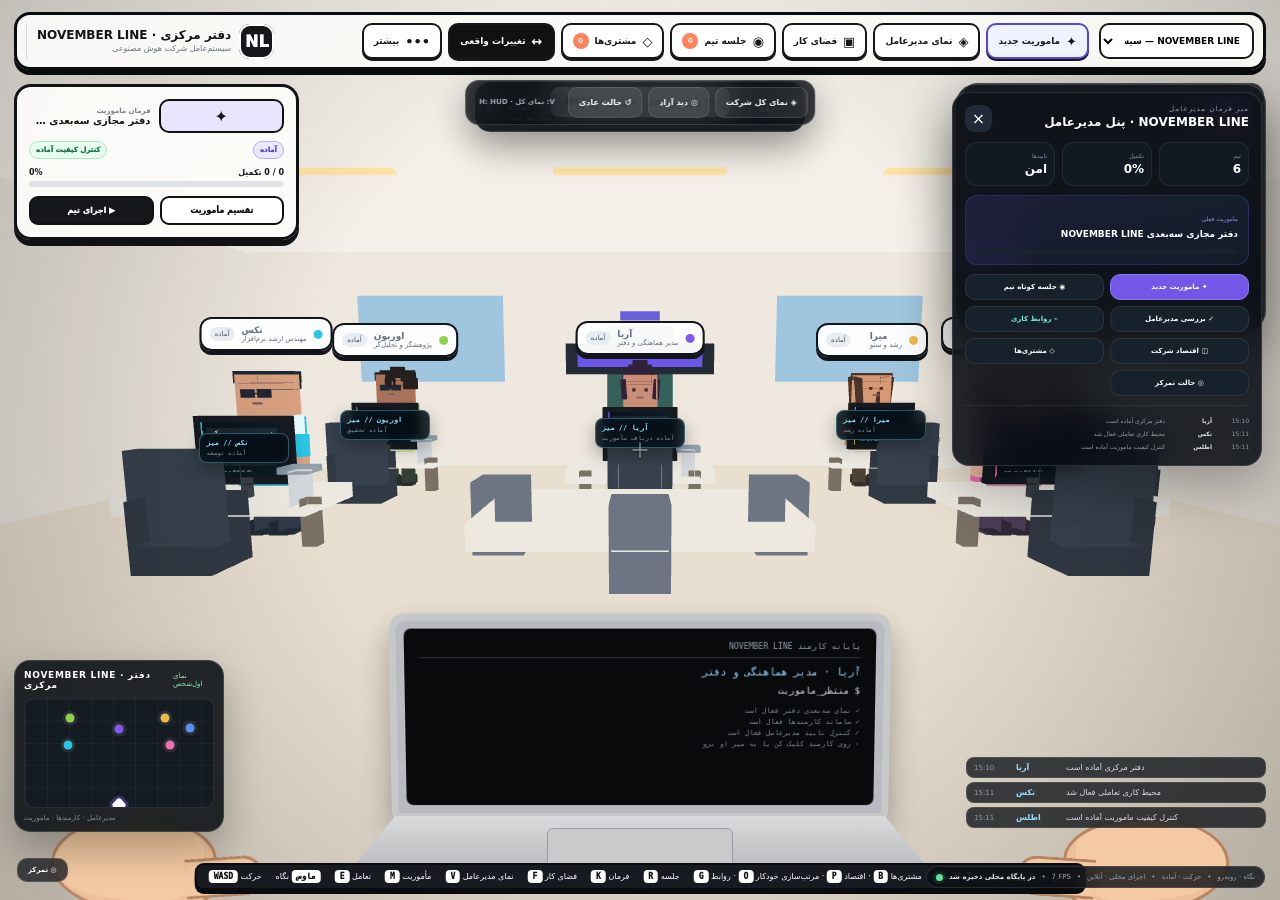
==== roznex-ai-company-os/index.html @ 68d87cf2 "feat: display live public GitHub status with private-repo fallback" ====
<!doctype html>
<html lang="fa" dir="rtl">
<head>
<meta charset="utf-8" />
<meta name="viewport" content="width=device-width,initial-scale=1,maximum-scale=1,user-scalable=no" />
<meta name="theme-color" content="#101318" />
<meta name="application-name" content="NOVEMBER LINE" />
<meta name="mobile-web-app-capable" content="yes" />
<meta name="apple-mobile-web-app-capable" content="yes" />
<meta name="apple-mobile-web-app-status-bar-style" content="black-translucent" />
<link rel="manifest" href="./manifest.webmanifest" />
<link rel="icon" href="./icon.svg" type="image/svg+xml" />
<link rel="apple-touch-icon" href="./icon.svg" />
<title>NOVEMBER LINE — سیستم‌عامل شرکت هوش مصنوعی</title>
<style>
:root{--ink:#101318;--panel:rgba(18,22,28,.90);--line:rgba(255,255,255,.16);--muted:#99a5b5;--violet:#8057ff;--good:#5fe59b;--warn:#f6c85f;--bad:#ff7070}
*{box-sizing:border-box}html,body{margin:0;width:100%;height:100%;overflow:hidden;background:#14181d;font-family:Inter,ui-sans-serif,system-ui,-apple-system,"Segoe UI",sans-serif;color:#fff}button,input,textarea,select{font:inherit}
#app{position:fixed;inset:0;background:linear-gradient(#1c2229,#0d1014)}#gl{position:absolute;inset:0;width:100%;height:100%;display:block;touch-action:none;cursor:crosshair}.vignette{position:absolute;inset:0;pointer-events:none;background:radial-gradient(circle at 50% 47%,transparent 42%,rgba(0,0,0,.23) 100%);z-index:2}.crosshair{position:absolute;z-index:25;left:50%;top:50%;width:15px;height:15px;transform:translate(-50%,-50%);pointer-events:none;opacity:.72}.crosshair:before,.crosshair:after{content:"";position:absolute;background:#fff;box-shadow:0 1px 2px #000}.crosshair:before{left:7px;top:0;width:1px;height:15px}.crosshair:after{top:7px;left:0;height:1px;width:15px}
.toolbar{position:absolute;z-index:60;top:12px;left:14px;right:14px;height:58px;border:3px solid #0a0b0d;border-radius:16px;background:rgba(250,250,248,.94);box-shadow:0 5px 0 #0a0b0d;display:flex;align-items:center;gap:8px;padding:6px 8px;color:#121417;direction:ltr;backdrop-filter:blur(16px)}.brand{display:flex;align-items:center;gap:8px;min-width:185px;padding-right:10px;border-right:1px solid #d7d9dd}.logo{width:35px;height:35px;border-radius:11px;background:#15171b;color:#fff;display:grid;place-items:center;font-weight:1000;box-shadow:inset 0 0 0 2px #fff}.brandText{display:flex;flex-direction:column;line-height:1.06}.brandText b{font-size:11px}.brandText span{font-size:8px;color:#6c7480;margin-top:3px}.tools{display:flex;align-items:center;gap:6px;overflow-x:auto;scrollbar-width:none;flex:1}.tools::-webkit-scrollbar{display:none}.tool{height:36px;border:2px solid #16181b;border-radius:10px;background:#fff;color:#16181b;padding:0 10px;display:flex;align-items:center;gap:6px;white-space:nowrap;font-size:9px;font-weight:900;box-shadow:0 2px 0 #16181b;cursor:pointer}.tool.on{background:#15171b;color:#fff}.tool .ico{font-size:13px}.tool em{font-style:normal;min-width:16px;height:16px;border-radius:999px;background:#ff825f;color:#fff;display:grid;place-items:center;font-size:7px}.tool.primary{background:#eef3ff;border-color:#5647d9}.projectPick{margin-left:auto;height:36px;border:2px solid #17191d;border-radius:10px;background:#fff;padding:0 8px;font-size:9px;font-weight:800;max-width:155px}
.agentTag{position:absolute;z-index:18;transform:translate(-50%,-100%);pointer-events:auto;direction:ltr;transition:opacity .15s,transform .15s}.agentTag.hidden{opacity:0}.agentTag button{border:2px solid #11151a;background:rgba(255,255,255,.96);border-radius:12px;box-shadow:0 4px 0 #11151a;padding:6px 8px;display:flex;align-items:center;gap:7px;cursor:pointer;min-width:130px}.agentTag .dot{width:9px;height:9px;border-radius:50%;background:var(--accent)}.agentTag .tagText{display:flex;flex-direction:column;align-items:flex-start}.agentTag b{font-size:9px}.agentTag span{font-size:7px;color:#657080}.agentTag i{font-style:normal;margin-left:auto;font-size:7px;padding:3px 5px;border-radius:999px;background:#e8edf2;color:#4b5563}.agentTag i.working{background:#daf8e7;color:#167848}.agentTag i.waiting{background:#fff0c9;color:#8a6111}.agentTag i.queued{background:#e9e4ff;color:#6549d7}
.sidePanel{position:absolute;z-index:55;top:84px;right:14px;width:310px;max-height:calc(100vh - 165px);background:var(--panel);border:1px solid var(--line);border-radius:20px;box-shadow:0 22px 50px rgba(0,0,0,.34);backdrop-filter:blur(18px);padding:13px;direction:rtl;overflow:auto}.agentHead{display:flex;gap:10px;align-items:center}.agentAvatar{width:46px;height:46px;border-radius:15px;display:grid;place-items:center;font-size:22px;background:linear-gradient(145deg,var(--accent),#252932);box-shadow:inset 0 0 0 1px rgba(255,255,255,.2)}.agentMeta{flex:1;min-width:0}.agentMeta b{font-size:13px;display:block}.agentMeta span{font-size:9px;color:#9aa6b5}.statusPill{font-size:8px;border-radius:999px;padding:5px 7px;background:#303740;color:#dbe2ea}.statusPill.working{background:rgba(47,203,120,.16);color:#83efb4}.statusPill.waiting{background:rgba(246,200,95,.16);color:#f6d983}.taskBox{margin-top:10px;border:1px solid rgba(255,255,255,.10);border-radius:13px;background:rgba(255,255,255,.05);padding:10px}.taskBox label{font-size:8px;color:#8793a3}.taskBox p{font-size:10px;line-height:1.65;margin:5px 0 0}.chat{display:flex;flex-direction:column;gap:6px;margin-top:9px;max-height:175px;overflow:auto}.bubble{font-size:9px;line-height:1.55;padding:7px 9px;border-radius:11px;max-width:88%}.bubble.ceo{background:#7256e8;align-self:flex-start}.bubble.agent{background:#2b323b;align-self:flex-end}.chatRow{display:flex;gap:6px;margin-top:8px}.chatRow input{flex:1;min-width:0;border:1px solid #414a56;background:#12171d;color:#fff;border-radius:10px;padding:9px 10px;font-size:9px;outline:none}.chatRow button{width:38px;border:0;border-radius:10px;background:#7d5cff;color:#fff;cursor:pointer}.nearHint{margin-top:8px;font-size:8px;color:#8c98a8}.nearHint strong{color:#fff}
.missionPanel{position:absolute;z-index:54;left:14px;top:84px;width:285px;background:rgba(252,252,250,.95);color:#14171b;border:3px solid #101215;border-radius:17px;box-shadow:0 6px 0 #101215;padding:12px;direction:rtl}.missionTop{display:flex;align-items:center;gap:8px}.missionIcon{width:34px;height:34px;border:2px solid #111;border-radius:10px;display:grid;place-items:center;background:#e9e5ff}.missionTop div{min-width:0;flex:1}.missionTop small{display:block;color:#777f8b;font-size:7px;font-weight:900}.missionTop b{display:block;font-size:10px;white-space:nowrap;overflow:hidden;text-overflow:ellipsis}.progressInfo{margin-top:9px;display:flex;justify-content:space-between;font-size:8px;font-weight:900}.bar{height:6px;border-radius:99px;background:#dfe3e7;margin-top:4px;overflow:hidden}.bar i{display:block;height:100%;background:#54d38a;width:0;transition:width .25s}.missionBtns{display:flex;gap:6px;margin-top:9px}.missionBtns button{flex:1;border:2px solid #111;border-radius:9px;background:#fff;color:#111;padding:8px 5px;font-size:8px;font-weight:1000;cursor:pointer}.missionBtns button.run{background:#15171b;color:#fff}.missionBtns button:disabled{opacity:.45}.approval{display:none;margin-top:8px;border:2px solid #e0b54e;background:#fff3cf;border-radius:10px;padding:8px}.approval.show{display:block}.approval b{font-size:9px}.approval p{font-size:8px;line-height:1.5;color:#6b5a2f}.approvalActions{display:flex;gap:5px}.approvalActions button{flex:1;border:1px solid #c89d37;background:#fff;border-radius:7px;padding:5px;font-size:8px;cursor:pointer}
.activity{position:absolute;z-index:40;left:14px;bottom:70px;width:300px;display:flex;flex-direction:column;gap:4px;direction:ltr}.activity div{display:grid;grid-template-columns:36px 44px 1fr;gap:6px;align-items:center;background:rgba(13,17,22,.78);border:1px solid rgba(255,255,255,.10);border-radius:8px;padding:5px 7px;backdrop-filter:blur(8px)}.activity time{font-size:7px;color:#8f9aa8}.activity b{font-size:8px;color:#95dcff}.activity span{font-size:8px;overflow:hidden;text-overflow:ellipsis;white-space:nowrap;color:#d8dee6}
.laptopWrap{position:absolute;z-index:20;left:50%;bottom:-10px;transform:translateX(-50%);pointer-events:none;width:min(620px,58vw);height:310px;perspective:900px}.laptopScreen{position:absolute;left:10%;right:10%;top:15px;height:205px;background:#b8bcc2;border:7px solid #c7c8c8;border-radius:17px 17px 8px 8px;box-shadow:0 15px 30px rgba(0,0,0,.30);transform:rotateX(-4deg);transform-origin:bottom}.laptopInner{position:absolute;inset:8px;background:#080a0c;border-radius:7px;padding:13px 15px;color:#dfe7ef;font-family:ui-monospace,SFMono-Regular,Menlo,monospace;overflow:hidden}.terminalTitle{font-size:8px;color:#92a0af;border-bottom:1px solid #2b3138;padding-bottom:6px}.terminalAgent{font-size:10px;color:#9ad9ff;margin-top:8px}.terminalTask{font-size:9px;line-height:1.5;margin-top:7px;max-height:74px;overflow:hidden}.terminalLines{margin-top:7px;font-size:7px;color:#7f8d9d;line-height:1.6}.laptopBase{position:absolute;left:3%;right:3%;top:216px;height:74px;background:linear-gradient(#dadbdc,#aaadb1);border-radius:5px 5px 20px 20px;clip-path:polygon(8% 0,92% 0,100% 76%,92% 100%,8% 100%,0 76%);box-shadow:0 15px 25px rgba(0,0,0,.33)}.trackpad{position:absolute;width:32%;height:42px;border:1px solid #999da3;border-radius:6px;left:34%;top:12px;background:#c8cacc}.hand{position:absolute;z-index:21;bottom:-12px;width:165px;height:95px;background:#f3caa3;border:3px solid #b88461;border-radius:58% 42% 38% 50%;box-shadow:inset -10px -9px 0 rgba(183,113,72,.12);pointer-events:none}.hand:before{content:"";position:absolute;width:75px;height:34px;background:#f3caa3;border:3px solid #b88461;border-left:0;border-radius:0 22px 22px 0;right:-51px;top:29px;transform:rotate(-9deg)}.hand.left{left:4%;transform:rotate(5deg)}.hand.right{right:4%;transform:scaleX(-1) rotate(5deg)}
.bottomHint{position:absolute;z-index:70;bottom:10px;left:50%;transform:translateX(-50%);background:#171a21;border:2px solid #090b0e;border-radius:9px;padding:7px 12px;display:flex;gap:14px;align-items:center;font-size:8px;box-shadow:0 4px 0 #090b0e;direction:ltr;white-space:nowrap}.bottomHint kbd{background:#fff;color:#121417;border-radius:4px;padding:2px 5px;font-weight:1000}.bottomHint strong{color:#f2cb70}.enterBtn{position:absolute;z-index:80;top:84px;left:50%;transform:translateX(-50%);border:3px solid #111;background:#fff;color:#111;border-radius:12px;padding:10px 14px;box-shadow:0 4px 0 #111;font-size:9px;font-weight:1000;cursor:pointer}.enterBtn.active{background:#1c2025;color:#fff;border-color:#fff;box-shadow:none}.mobilePad{display:none;position:absolute;z-index:75;left:14px;bottom:105px;width:130px;height:130px}.mobilePad button{position:absolute;width:44px;height:44px;border-radius:50%;border:1px solid rgba(255,255,255,.3);background:rgba(15,19,25,.72);color:#fff;backdrop-filter:blur(9px)}.mobilePad .up{left:43px;top:0}.mobilePad .down{left:43px;bottom:0}.mobilePad .left{left:0;top:43px}.mobilePad .right{right:0;top:43px}
.modalBack{display:none;position:fixed;z-index:120;inset:0;background:rgba(4,7,10,.72);backdrop-filter:blur(9px);place-items:center;padding:20px}.modalBack.show{display:grid}.modal{width:min(640px,94vw);background:#f8fafc;color:#111827;border:4px solid #111;border-radius:24px;box-shadow:0 14px 0 #111;padding:25px;direction:rtl;position:relative}.modal h2{margin:0;font-size:24px}.modal p{font-size:10px;color:#707b89;line-height:1.7}.modal textarea{width:100%;height:135px;border:2px solid #cbd5e1;border-radius:14px;padding:13px;resize:none;outline:none;font-size:12px;line-height:1.7}.modal textarea:focus{border-color:#7558e9;box-shadow:0 0 0 4px rgba(117,88,233,.12)}.modalActions{display:flex;gap:8px;margin-top:12px}.modalActions button{border:0;border-radius:11px;padding:11px 15px;font-size:10px;font-weight:900;cursor:pointer}.modalActions .go{background:#15171b;color:#fff;flex:1}.modalActions .cancel{background:#e5e7eb;color:#111}.toast{position:absolute;z-index:150;right:16px;bottom:16px;background:#11171e;border:1px solid rgba(255,255,255,.15);border-radius:12px;padding:10px 12px;font-size:9px;opacity:0;transform:translateY(8px);transition:.2s;pointer-events:none}.toast.show{opacity:1;transform:none}
@media(max-width:900px){.brand{min-width:45px}.brandText{display:none}.tool{font-size:0;padding:0 9px}.tool em{font-size:7px}.projectPick{max-width:105px}.sidePanel{top:auto;bottom:66px;right:8px;width:calc(100% - 16px);max-height:205px;padding:9px}.taskBox{display:none}.chat{max-height:58px}.missionPanel{left:8px;top:77px;width:220px}.activity{display:none}.laptopWrap{width:72vw;height:260px}.laptopScreen{height:170px}.laptopBase{top:180px}.hand{display:none}.mobilePad{display:block}.bottomHint{display:none}}
@media(max-width:560px){.toolbar{left:6px;right:6px;top:6px;height:54px;padding:5px;gap:5px}.brand{padding-right:5px}.logo{width:31px;height:31px}.projectPick{display:none}.missionPanel{top:68px;width:184px;padding:8px}.missionBtns{flex-direction:column}.approval{display:none!important}.enterBtn{top:68px}.sidePanel{bottom:8px}.chat{display:none}.chatRow{margin-top:6px}.laptopWrap{display:none}.mobilePad{bottom:155px}.agentTag button{min-width:105px;padding:5px}.agentTag .tagText span{display:none}}

.agentActions{display:flex;gap:7px;margin-top:9px}.agentActions button{flex:1;border:1px solid rgba(255,255,255,.13);background:rgba(255,255,255,.06);color:#eef2f7;border-radius:10px;padding:8px 7px;font-size:8px;font-weight:900;cursor:pointer}.agentActions button:hover{background:rgba(125,92,255,.18);border-color:#7d5cff}.miniMap{position:absolute;z-index:46;left:14px;bottom:68px;width:210px;background:rgba(10,14,19,.88);border:1px solid rgba(255,255,255,.14);border-radius:16px;padding:9px;backdrop-filter:blur(16px);box-shadow:0 18px 40px rgba(0,0,0,.28);direction:ltr}.miniMapHead{display:flex;align-items:center;justify-content:space-between;font-size:8px}.miniMapHead b{font-size:9px;letter-spacing:.08em}.miniMapHead span{color:#83efb4;font-size:7px}.miniMapBody{position:relative;height:110px;margin-top:8px;border-radius:10px;background:linear-gradient(90deg,rgba(255,255,255,.035) 1px,transparent 1px) 0 0/22px 22px,linear-gradient(rgba(255,255,255,.035) 1px,transparent 1px) 0 0/22px 22px,#151b22;border:1px solid rgba(255,255,255,.08);overflow:hidden}.mapDot{position:absolute;width:9px;height:9px;border-radius:50%;transform:translate(-50%,-50%);box-shadow:0 0 0 3px rgba(255,255,255,.08)}.youDot{position:absolute;width:11px;height:11px;border-radius:3px;background:#fff;transform:translate(-50%,-50%) rotate(45deg);box-shadow:0 0 0 3px rgba(120,92,255,.35);z-index:5}.miniLegend{font-size:7px;color:#7f8b9b;margin-top:6px}.workspaceBack{position:fixed;z-index:180;inset:0;background:rgba(5,8,12,.72);backdrop-filter:blur(12px);display:none;place-items:center;padding:24px}.workspaceBack.show{display:grid}.workspaceShell{width:min(1040px,94vw);height:min(700px,88vh);background:linear-gradient(180deg,#111821,#0b1016);border:1px solid rgba(255,255,255,.12);border-radius:24px;box-shadow:0 30px 100px rgba(0,0,0,.56);overflow:hidden;display:grid;grid-template-rows:auto auto 1fr;direction:ltr}.workspaceHeader{display:flex;justify-content:space-between;gap:18px;padding:22px 24px 16px;border-bottom:1px solid rgba(255,255,255,.08)}.workspaceHeader small{font-size:8px;color:#8f9aaa;letter-spacing:.16em}.workspaceHeader h2{font-size:22px;margin:3px 0 2px}.workspaceHeader p{font-size:10px;color:#8995a5;margin:0}.wsHeaderActions{display:flex;align-items:flex-start;gap:8px}.wsHeaderActions button{width:36px;height:36px;border-radius:10px;border:1px solid rgba(255,255,255,.12);background:#161e27;color:#fff;cursor:pointer}.wsLive{font-size:8px;color:#80efae;padding:7px 9px;border-radius:999px;background:rgba(36,203,111,.10)}.wsTabs{display:flex;gap:5px;padding:10px 20px;border-bottom:1px solid rgba(255,255,255,.07)}.wsTabs button{border:0;background:transparent;color:#8c98a8;padding:8px 12px;border-radius:9px;font-size:9px;font-weight:900;cursor:pointer}.wsTabs button.active{background:#202a36;color:#fff}.wsContent{overflow:auto;padding:20px 24px;direction:rtl}.wsGrid{display:grid;grid-template-columns:1.25fr .75fr;gap:14px}.wsCard{background:#111821;border:1px solid rgba(255,255,255,.09);border-radius:16px;padding:14px;text-align:right}.wsCard h3{font-size:11px;margin:0 0 9px}.wsMetricRow{display:grid;grid-template-columns:repeat(3,1fr);gap:8px}.wsMetric{background:#0d131a;border-radius:12px;padding:10px}.wsMetric span{font-size:8px;color:#7d8998}.wsMetric b{display:block;font-size:18px;margin-top:4px}.wsList{display:flex;flex-direction:column;gap:7px}.wsItem{display:grid;grid-template-columns:auto 1fr auto;gap:9px;align-items:center;background:#0d131a;border-radius:11px;padding:9px}.wsItem .state{width:8px;height:8px;border-radius:50%;background:#657180}.wsItem .state.done{background:#52dc8a}.wsItem .state.work{background:#5bbef7}.wsItem .state.warn{background:#f6c85f}.wsItem div{min-width:0}.wsItem b{font-size:9px;display:block}.wsItem span{font-size:7px;color:#8190a1}.wsItem em{font-style:normal;font-size:7px;color:#9ca8b6}.codePane{background:#070a0e;border:1px solid #202a35;border-radius:14px;padding:12px;font:8px/1.7 ui-monospace,SFMono-Regular,Menlo,monospace;color:#b9c6d3;direction:ltr;text-align:left}.codePane .kw{color:#c59cff}.codePane .fn{color:#8edbff}.codePane .ok{color:#75e6a3}.roleStrip{height:5px;border-radius:99px;background:linear-gradient(90deg,var(--wsaccent,#7d5cff),rgba(255,255,255,.08));margin-bottom:12px}.ceoMode .crosshair,.ceoMode .hand,.ceoMode .laptopWrap,.ceoMode .bottomHint{opacity:0;pointer-events:none}.ceoMode .enterBtn{display:none}.ceoMode .sidePanel{opacity:.96}.ceoMode .miniMap{width:250px}.ceoMode .vignette{background:radial-gradient(circle at 50% 50%,transparent 55%,rgba(0,0,0,.13) 100%)}
@media(max-width:820px){.miniMap{display:none}.workspaceBack{padding:8px}.workspaceShell{height:94vh;width:98vw;border-radius:18px}.wsGrid{grid-template-columns:1fr}.workspaceHeader{padding:16px}.wsContent{padding:14px}.agentActions{display:none}}
.activity{left:auto!important;right:14px!important;bottom:72px!important}

.opsShell{width:min(1120px,96vw);height:min(760px,92vh)}
.opsGrid{display:grid;grid-template-columns:1.05fr .95fr;gap:14px}.opsStack{display:flex;flex-direction:column;gap:10px}.opsHero{background:linear-gradient(135deg,#172332,#0d131b);border:1px solid rgba(255,255,255,.09);border-radius:16px;padding:16px}.opsHero .repo{font-size:18px;font-weight:950;direction:ltr;text-align:left}.opsHero .meta{font-size:8px;color:#8b98aa;margin-top:5px;direction:ltr;text-align:left}.opsBadge{display:inline-flex;align-items:center;gap:5px;border-radius:999px;padding:5px 8px;font-size:7px;font-weight:900;background:rgba(76,225,143,.10);color:#78e9a9;margin-top:10px}.opRow{display:grid;grid-template-columns:auto 1fr auto;gap:10px;align-items:center;background:#0d131a;border:1px solid rgba(255,255,255,.06);border-radius:12px;padding:10px}.opRow .num{width:30px;height:30px;border-radius:10px;background:#1a2430;display:grid;place-items:center;font-size:8px;font-weight:950}.opRow b{font-size:9px;display:block}.opRow p{font-size:7px;color:#8592a3;margin:3px 0 0;direction:ltr;text-align:left}.opRow em{font-style:normal;font-size:7px;color:#9eabbc}.serviceGrid{display:grid;grid-template-columns:repeat(3,1fr);gap:10px}.serviceCard{background:#0d131a;border:1px solid rgba(255,255,255,.07);border-radius:14px;padding:12px}.serviceCard .svcTop{display:flex;justify-content:space-between;align-items:center}.serviceCard b{font-size:9px}.serviceCard p{font-size:7px;color:#8490a0;line-height:1.5}.healthBar{height:7px;background:#202a35;border-radius:99px;overflow:hidden;margin-top:7px}.healthBar i{display:block;height:100%;background:#57dc8c;border-radius:99px}.commandPalette{position:fixed;z-index:260;inset:0;background:rgba(5,8,12,.68);backdrop-filter:blur(10px);display:none;align-items:flex-start;justify-content:center;padding-top:10vh}.commandPalette.show{display:flex}.commandBox{width:min(680px,94vw);background:#0e141c;border:1px solid rgba(255,255,255,.13);border-radius:18px;box-shadow:0 40px 120px rgba(0,0,0,.6);padding:12px;direction:rtl}.cmdHead{display:flex;justify-content:space-between;align-items:center;padding:6px 7px 10px}.cmdHead b{font-size:9px}.cmdHead span{font-size:7px;color:#778494}.commandBox input{width:100%;border:1px solid #2a3542;background:#090e14;color:#fff;border-radius:12px;padding:13px 14px;outline:none;font-size:10px}.commandResults{display:flex;flex-direction:column;gap:6px;margin-top:9px;max-height:310px;overflow:auto}.cmdItem{display:grid;grid-template-columns:32px 1fr auto;gap:8px;align-items:center;border:1px solid rgba(255,255,255,.06);background:#121a23;border-radius:11px;padding:8px;cursor:pointer}.cmdItem:hover{background:#182331}.cmdItem i{font-style:normal;width:30px;height:30px;border-radius:9px;background:#202c38;display:grid;place-items:center}.cmdItem b{font-size:9px;display:block}.cmdItem span{font-size:7px;color:#8290a0}.cmdItem kbd{font-size:7px;background:#283442;border-radius:5px;padding:3px 5px}.systemDock{position:absolute;z-index:72;right:15px;bottom:12px;background:rgba(10,14,19,.80);border:1px solid rgba(255,255,255,.11);backdrop-filter:blur(12px);border-radius:999px;padding:6px 9px;display:flex;gap:6px;align-items:center;font-size:7px;color:#94a0b0;direction:ltr}.systemDock b{color:#dce4ed}.sysDot{width:7px;height:7px;border-radius:50%;background:#7b8794}.sysDot.ok{background:#5fe59b;box-shadow:0 0 0 3px rgba(95,229,155,.10)}.sysDot.warn{background:#f6c85f}.sysDot.bad{background:#ff7070}.qualityRing{position:absolute;right:16px;top:83px;z-index:44;background:rgba(11,15,20,.78);border:1px solid rgba(255,255,255,.1);border-radius:14px;padding:7px 9px;display:flex;gap:8px;align-items:center;font-size:7px;color:#9aa6b5;backdrop-filter:blur(12px)}.qualityRing b{color:#fff;font-size:8px}.qualityRing i{width:8px;height:8px;border-radius:50%;background:#5fe59b}.agentTag button{transition:transform .16s,box-shadow .16s}.agentTag button:hover{transform:translateY(-2px);box-shadow:0 6px 0 #11151a}.workspaceShell{transform:translateY(8px) scale(.985);opacity:.96;transition:.18s ease}.workspaceBack.show .workspaceShell{transform:none;opacity:1}.screenPulse{animation:screenPulse 1.8s ease-in-out infinite}@keyframes screenPulse{50%{filter:brightness(1.22)}}
@media(max-width:820px){.opsGrid{grid-template-columns:1fr}.serviceGrid{grid-template-columns:1fr 1fr}.systemDock{display:none}.qualityRing{display:none}}

/* V9 production-lab additions */
.memoryShell{width:min(980px,94vw)}.memoryLayout,.hireGrid{display:grid;grid-template-columns:.8fr 1.2fr;gap:14px}.memoryInput,.hireInput{width:100%;border:1px solid rgba(255,255,255,.12);background:#0b1118;color:#eef3f8;border-radius:12px;padding:11px 12px;font:10px/1.6 inherit;outline:none}.memoryInput{min-height:96px;resize:vertical}.memoryActions{display:flex;gap:8px;margin-top:9px}.memoryActions select,.memoryActions button,.hirePrimary{border:1px solid rgba(255,255,255,.12);background:#19232e;color:#fff;border-radius:10px;padding:9px 11px;font-size:9px;font-weight:900;cursor:pointer}.memoryActions button,.hirePrimary{background:#7658ef;border-color:#8d77f7}.memoryEvent{position:relative;padding-left:18px}.memoryEvent:before{content:'';position:absolute;left:4px;top:12px;width:7px;height:7px;border-radius:50%;background:#7d5cff;box-shadow:0 0 0 4px rgba(125,92,255,.12)}.memoryEvent small{font-size:7px;color:#7d8998}.fieldLabel{display:block;font-size:8px;color:#8d9aaa;margin:10px 0 5px}.hirePrimary{width:100%;margin-top:12px;padding:11px}.safeNote{font-size:8px;line-height:1.6;color:#8996a7}.teamDirectory{display:grid;grid-template-columns:repeat(2,1fr);gap:8px}.teamPerson{display:flex;align-items:center;gap:9px;border:1px solid rgba(255,255,255,.08);background:#0d131a;border-radius:12px;padding:9px}.teamPerson i{font-style:normal;width:34px;height:34px;border-radius:10px;display:grid;place-items:center;background:#19232e;font-size:18px}.teamPerson div{min-width:0}.teamPerson b{display:block;font-size:9px}.teamPerson span{display:block;font-size:7px;color:#8290a2;white-space:nowrap;overflow:hidden;text-overflow:ellipsis}.teamPerson em{margin-left:auto;font-style:normal;font-size:7px;color:#73e6a3}.voiceDock{position:absolute;z-index:95;left:50%;top:82px;transform:translateX(-50%) translateY(-10px);opacity:0;pointer-events:none;background:rgba(10,14,20,.9);border:1px solid rgba(255,255,255,.14);border-radius:14px;padding:8px 10px;display:flex;align-items:center;gap:9px;box-shadow:0 18px 40px rgba(0,0,0,.28);transition:.2s;backdrop-filter:blur(14px)}.voiceDock.show{opacity:1;transform:translateX(-50%);pointer-events:auto}.voiceDock div{display:flex;flex-direction:column}.voiceDock b{font-size:9px}.voiceDock span{font-size:7px;color:#9aa6b5}.voiceDock button{border:0;border-radius:8px;background:#2a323d;color:#fff;padding:7px 9px;font-size:8px}.voicePulse{width:10px!important;height:10px;border-radius:50%;background:#6bf1a5!important;box-shadow:0 0 0 0 rgba(107,241,165,.45);animation:voicePulse 1.4s infinite}@keyframes voicePulse{70%{box-shadow:0 0 0 9px rgba(107,241,165,0)}}.monitorBadge{position:absolute;z-index:45;left:50%;top:90px;transform:translateX(-50%);padding:6px 10px;border-radius:999px;background:rgba(10,14,20,.72);border:1px solid rgba(255,255,255,.1);font-size:7px;color:#aab5c2;backdrop-filter:blur(10px)}.monitorBadge b{color:#fff}.agentTag.custom button{background:linear-gradient(180deg,#fff,#f1f5ff)}.agentTag.custom b:after{content:' NEW';font-size:5px;color:#7d5cff}.memoryChip{display:inline-flex;gap:5px;align-items:center;padding:4px 7px;border-radius:999px;background:rgba(125,92,255,.12);color:#c6baff;font-size:7px;margin-top:6px}.liveSource{color:#6ce7a1!important}.liveSource.warn{color:#f6c85f!important}
@media(max-width:820px){.memoryLayout,.hireGrid{grid-template-columns:1fr}.teamDirectory{grid-template-columns:1fr}.voiceDock{top:66px}.memoryShell,.hireShell{height:94vh}}

/* V11 living-company layer */
.phaseLine{display:flex;justify-content:space-between;gap:6px;margin-top:8px}.phaseLine span{font-size:7px;font-weight:1000;border:1px solid #cfd5dc;border-radius:999px;padding:4px 6px;background:#f7f8fa}.phaseLine #missionPhasePill{background:#ece8ff;border-color:#b8a8ff;color:#5b43ca}.phaseLine #qaPill{background:#e7fbef;border-color:#a9e8c1;color:#197847}
.meetingDock{position:absolute;z-index:58;top:82px;left:50%;transform:translateX(-50%);min-width:330px;max-width:42vw;display:flex;align-items:center;gap:10px;padding:9px 10px;background:rgba(13,17,23,.91);border:1px solid rgba(255,255,255,.16);border-radius:15px;box-shadow:0 16px 40px rgba(0,0,0,.28);backdrop-filter:blur(16px);direction:ltr}.meetingDock.hidden{opacity:0;pointer-events:none}.meetingPulse{width:12px;height:12px;border-radius:50%;background:#6c7480;box-shadow:0 0 0 0 rgba(98,224,151,.4)}.meetingDock.live .meetingPulse{background:#62e097;animation:meetingPulse 1.4s infinite}.meetingDock>div:nth-child(2){display:flex;flex-direction:column;min-width:0;flex:1}.meetingDock small{font-size:7px;color:#8995a4;letter-spacing:.15em}.meetingDock b{font-size:9px;margin-top:2px}.meetingDock span{font-size:7px;color:#a8b3c1;white-space:nowrap;overflow:hidden;text-overflow:ellipsis;margin-top:2px}.meetingDock button{border:1px solid rgba(255,255,255,.14);background:#202936;color:#fff;border-radius:9px;padding:7px 10px;font-size:8px;font-weight:900;cursor:pointer}.meetingDock.live button{background:#7658ed}@keyframes meetingPulse{70%{box-shadow:0 0 0 8px rgba(98,224,151,0)}100%{box-shadow:0 0 0 0 rgba(98,224,151,0)}}
.meetingGrid{display:grid;grid-template-columns:1fr 1fr;gap:14px}.meetingShell{max-width:960px}.meetingPerson{display:grid;grid-template-columns:34px 1fr auto;gap:9px;align-items:center;background:#0d131a;border-radius:12px;padding:10px}.meetingPerson i{font-style:normal;width:34px;height:34px;border-radius:11px;display:grid;place-items:center;background:#1b2530;font-size:16px}.meetingPerson b{display:block;font-size:9px}.meetingPerson span{font-size:7px;color:#8693a3}.meetingPerson em{font-style:normal;font-size:7px;color:#75e6a3}
.worldMonitor{position:absolute;z-index:19;transform:translate(-50%,-50%);pointer-events:auto;transition:opacity .12s,transform .12s}.worldMonitor.hidden{opacity:0;pointer-events:none}.worldMonitor button{width:90px;border:1px solid rgba(117,224,255,.34);border-radius:8px;background:rgba(5,13,20,.88);color:#dcecff;padding:5px 6px;text-align:left;box-shadow:0 7px 18px rgba(0,0,0,.3),inset 0 0 14px rgba(62,183,255,.06);cursor:pointer;backdrop-filter:blur(5px);direction:ltr}.worldMonitor b{display:block;font:800 7px ui-monospace,monospace;color:#8de2ff}.worldMonitor span{display:block;font:6px/1.35 ui-monospace,monospace;color:#8093a4;margin-top:2px}.worldMonitor.working button{border-color:rgba(87,231,147,.55);box-shadow:0 0 16px rgba(87,231,147,.16)}
.agentTag i.meeting{background:#dff7ff;color:#1d6b8b}.agentTag i.reviewing{background:#fce6ff;color:#86439d}.statusPill.meeting{background:rgba(70,190,235,.16);color:#8adfff}.statusPill.reviewing{background:rgba(204,102,255,.16);color:#e3a9ff}
.officeGlow{position:absolute;z-index:3;inset:0;pointer-events:none;background:linear-gradient(180deg,rgba(255,216,150,.04),transparent 35%,rgba(81,141,255,.035));mix-blend-mode:screen}.meetingActive .vignette{background:radial-gradient(circle at 50% 48%,transparent 48%,rgba(0,0,0,.18) 100%)}

/* V11 Cinematic HQ */
.cinemaBars:before,.cinemaBars:after{content:'';position:absolute;left:0;right:0;height:0;background:#05070a;z-index:140;transition:height .55s cubic-bezier(.2,.8,.2,1);pointer-events:none}.cinemaBars:before{top:0}.cinemaBars:after{bottom:0}.cinematic .cinemaBars:before,.cinematic .cinemaBars:after{height:7.5vh}.cinemaCaption{position:absolute;z-index:145;left:50%;bottom:9.2vh;transform:translate(-50%,10px);opacity:0;pointer-events:none;min-width:320px;max-width:70vw;text-align:center;padding:9px 14px;border-radius:12px;background:rgba(6,10,15,.66);border:1px solid rgba(255,255,255,.12);backdrop-filter:blur(14px);transition:.3s}.cinematic .cinemaCaption{opacity:1;transform:translate(-50%,0)}.cinemaCaption small{display:block;color:#8e9aaa;font-size:7px;letter-spacing:.18em}.cinemaCaption b{display:block;margin-top:3px;font-size:11px}.cinemaCaption span{display:block;color:#b7c1cd;font-size:8px;margin-top:3px}
.executiveHud{position:absolute;z-index:62;right:18px;top:92px;width:310px;padding:12px;border-radius:17px;background:linear-gradient(180deg,rgba(13,18,25,.91),rgba(9,13,19,.88));border:1px solid rgba(255,255,255,.12);box-shadow:0 20px 55px rgba(0,0,0,.3);backdrop-filter:blur(18px);transition:.22s}.executiveHud.hidden{opacity:0;pointer-events:none;transform:translateX(18px)}.execHead{display:flex;justify-content:space-between;align-items:flex-start;gap:8px}.execHead small{display:block;color:#8e9aa9;font-size:7px;letter-spacing:.15em}.execHead b{display:block;font-size:12px;margin-top:2px}.execHead button{border:0;background:#212b37;color:#fff;border-radius:9px;width:27px;height:27px;cursor:pointer}.execMetrics{display:grid;grid-template-columns:repeat(3,1fr);gap:7px;margin-top:10px}.execMetric{padding:9px 7px;border-radius:11px;background:#111923;border:1px solid rgba(255,255,255,.07)}.execMetric span{display:block;color:#8290a1;font-size:6px}.execMetric b{display:block;font-size:12px;margin-top:3px}.execMission{margin-top:9px;padding:10px;border-radius:12px;background:linear-gradient(135deg,rgba(124,91,244,.14),rgba(58,173,218,.08));border:1px solid rgba(124,91,244,.22)}.execMission small{font-size:6px;color:#9a8ef2}.execMission b{display:block;font-size:9px;margin-top:3px;line-height:1.4}.execProgress{height:5px;background:#19222d;border-radius:20px;overflow:hidden;margin-top:8px}.execProgress i{display:block;height:100%;background:linear-gradient(90deg,#7b5df4,#62dcb0);border-radius:20px;transition:width .35s}.execActions{display:grid;grid-template-columns:1fr 1fr;gap:6px;margin-top:9px}.execActions button{border:1px solid rgba(255,255,255,.09);background:#17212c;color:#fff;border-radius:10px;padding:8px;font-size:7px;font-weight:900;cursor:pointer}.execActions button.primary{background:#7257e8;border-color:#8d78f1}.execFeed{margin-top:9px;border-top:1px solid rgba(255,255,255,.07);padding-top:8px}.execFeed div{display:grid;grid-template-columns:32px 42px 1fr;gap:5px;font-size:6px;color:#8f9bab;padding:3px 0}.execFeed b{color:#d9e1e9}.focusMode .topbar,.focusMode .leftPanel,.focusMode .rightPanel,.focusMode .miniMap,.focusMode .bottomHint,.focusMode .meetingDock,.focusMode .executiveHud{opacity:0!important;pointer-events:none!important}.focusMode .agentTag,.focusMode .worldMonitor{opacity:.45}.focusToggle{position:absolute;z-index:92;left:17px;bottom:18px;border:1px solid rgba(255,255,255,.12);background:rgba(11,16,23,.72);color:#fff;padding:7px 10px;border-radius:10px;font-size:7px;font-weight:900;cursor:pointer;backdrop-filter:blur(10px)}
.cinematic .agentTag,.cinematic .worldMonitor{opacity:.18}.cinematic .crosshair{opacity:0}.cinematic .laptopWrap{transform:translate(-50%,25px) scale(.92);opacity:.2}.laptopWrap{transition:.45s ease,opacity .3s}
@media(max-width:1050px){.executiveHud{display:none}}@media(max-width:700px){.cinemaCaption{min-width:250px;max-width:88vw}}


.agentTag{position:absolute;z-index:41;transform:translate(-50%,-115%);transition:opacity .18s,filter .18s}.agentTag .socialPing{position:absolute;left:50%;bottom:calc(100% + 8px);transform:translateX(-50%) translateY(5px);min-width:86px;max-width:190px;padding:6px 8px;border-radius:10px;background:rgba(14,20,29,.94);border:1px solid rgba(255,255,255,.16);box-shadow:0 10px 28px rgba(0,0,0,.25);font-size:7px;font-weight:800;color:#edf5ff;text-align:center;opacity:0;pointer-events:none;transition:.2s;white-space:nowrap;overflow:hidden;text-overflow:ellipsis}.agentTag.social .socialPing{opacity:1;transform:translateX(-50%) translateY(0)}.agentTag.speaking button{outline:2px solid rgba(116,220,255,.9);box-shadow:0 0 0 5px rgba(116,220,255,.10),0 12px 34px rgba(0,0,0,.3)}.agentTag.dispatching button{outline:2px solid rgba(255,210,103,.85)}.agentTag i.dispatching{background:#fff0c7;color:#7f5d00}.statusPill.dispatching{background:rgba(255,199,76,.18);color:#ffd978}.socialTicker{position:absolute;z-index:64;left:50%;top:137px;transform:translateX(-50%);max-width:520px;padding:7px 11px;border-radius:12px;background:rgba(9,14,21,.78);border:1px solid rgba(255,255,255,.10);backdrop-filter:blur(12px);font-size:7px;color:#c8d5e2;opacity:0;pointer-events:none;transition:.22s}.socialTicker.show{opacity:1}.socialTicker b{color:#fff;margin-right:5px}

@media(max-width:900px){.meetingDock{top:70px;min-width:250px;max-width:60vw}.worldMonitor{display:none}.meetingGrid{grid-template-columns:1fr}}
@media(max-width:560px){.meetingDock{display:none}}


/* V16 autonomous delegation + relationship graph */
.agentTag i.waitingdep{background:#fff0c7;color:#7b5b06}.statusPill.waitingdep{background:rgba(255,201,84,.16);color:#ffd978}.agentTag.handoff button{outline:2px solid rgba(94,229,194,.95);box-shadow:0 0 0 5px rgba(94,229,194,.10),0 12px 34px rgba(0,0,0,.3)}
.relationshipShell{max-width:1040px}.relationshipGrid{display:grid;grid-template-columns:minmax(0,1.5fr) minmax(280px,.7fr);gap:14px}.graphPanel{min-height:420px;position:relative;overflow:hidden}.graphSvg{width:100%;height:420px;display:block;background:radial-gradient(circle at 50% 0%,rgba(117,91,232,.12),transparent 58%),#0b1118;border-radius:14px;border:1px solid rgba(255,255,255,.07)}.graphNode rect{fill:#131d27;stroke:#455565;stroke-width:1.5}.graphNode text{font-family:system-ui,sans-serif;font-weight:800;fill:#edf6ff;font-size:11px}.graphNode .sub{fill:#8fa0af;font-size:8px;font-weight:600}.graphNode.ready rect{stroke:#62dfa1}.graphNode.working rect{stroke:#74dcff;stroke-width:2.5}.graphNode.blocked rect{stroke:#ffd56d;stroke-width:2.5}.graphNode.done rect{stroke:#6ce0a3;fill:#10231b}.graphEdge{stroke:#617284;stroke-width:2;fill:none;opacity:.72}.graphEdge.done{stroke:#61dda0}.graphEdge.active{stroke:#78e8d0;stroke-width:4;filter:drop-shadow(0 0 5px rgba(120,232,208,.75))}.relationSummary{display:grid;grid-template-columns:repeat(3,1fr);gap:7px;margin-bottom:9px}.relationMetric{background:#101821;border:1px solid rgba(255,255,255,.07);border-radius:10px;padding:9px}.relationMetric span{display:block;color:#7f90a0;font-size:6px}.relationMetric b{display:block;font-size:13px;margin-top:3px}.handoffTimeline{max-height:340px;overflow:auto}.handoffItem{display:grid;grid-template-columns:38px 1fr auto;gap:7px;align-items:center;padding:8px;border-radius:10px;background:#101821;margin-bottom:6px}.handoffItem i{font-style:normal;width:34px;height:34px;border-radius:9px;background:#1c2a35;display:grid;place-items:center}.handoffItem b{display:block;font-size:8px}.handoffItem span{display:block;color:#8797a6;font-size:7px;margin-top:2px}.handoffItem em{font-style:normal;font-size:6px;color:#69dfa4}.dependencyChip{display:inline-flex;align-items:center;gap:5px;border:1px solid rgba(255,255,255,.09);background:#17212b;border-radius:999px;padding:4px 7px;font-size:6px;color:#a9b7c5;margin:2px}.dependencyChip.wait{border-color:rgba(255,210,100,.35);color:#ffd66f}.dependencyChip.done{border-color:rgba(95,222,158,.35);color:#73e6a8}.relationHint{font-size:7px;line-height:1.6;color:#8293a3;margin-top:8px}.execRelation{color:#78e8d0!important}.relationPulse{display:inline-block;width:6px;height:6px;border-radius:50%;background:#68e0a1;margin-right:4px;box-shadow:0 0 0 0 rgba(104,224,161,.4);animation:meetingPulse 1.5s infinite}@media(max-width:900px){.relationshipGrid{grid-template-columns:1fr}.graphPanel{min-height:330px}.graphSvg{height:330px}}

/* V17 parallel autonomy + help queue */
.schedulerStrip{display:grid;grid-template-columns:repeat(4,1fr);gap:7px;margin:9px 0 12px}.schedulerMetric{background:#0f1821;border:1px solid rgba(255,255,255,.07);border-radius:10px;padding:9px}.schedulerMetric span{display:block;color:#8192a2;font-size:6px}.schedulerMetric b{display:block;margin-top:3px;font-size:13px}.schedulerMetric.live b{color:#79e6c2}.parallelBatch{border:1px solid rgba(117,219,255,.18);background:rgba(25,47,62,.55);border-radius:10px;padding:8px;margin-bottom:6px}.parallelBatch b{font-size:8px}.parallelBatch span{display:block;color:#899baa;font-size:7px;margin-top:3px}.helpQueue{max-height:220px;overflow:auto;margin-top:10px}.helpItem{display:grid;grid-template-columns:34px 1fr auto;gap:7px;align-items:center;background:#101821;border:1px solid rgba(255,255,255,.06);border-radius:10px;padding:8px;margin-bottom:6px}.helpItem i{font-style:normal;width:30px;height:30px;border-radius:9px;background:#342b17;color:#ffd36f;display:grid;place-items:center}.helpItem b{font-size:8px;display:block}.helpItem span{display:block;color:#8797a6;font-size:7px;margin-top:2px}.helpItem em{font-style:normal;font-size:6px;color:#74dfac}.helpItem.escalated{border-color:rgba(255,112,112,.3)}.helpItem.escalated i{background:#351b1e;color:#ff9a9a}.graphNode.help rect{stroke:#ffcf67;stroke-dasharray:4 3}.graphNode.parallel rect{filter:drop-shadow(0 0 5px rgba(116,220,255,.45))}.graphEdge.branch{stroke:#7fa7ff}.schedulerWave{display:inline-flex;gap:4px;align-items:center}.schedulerWave i{display:block;width:4px;height:12px;border-radius:99px;background:#73e1bf;animation:schedulerWave 1s ease-in-out infinite}.schedulerWave i:nth-child(2){animation-delay:.12s}.schedulerWave i:nth-child(3){animation-delay:.24s}@keyframes schedulerWave{50%{height:4px;opacity:.5}}@media(max-width:900px){.schedulerStrip{grid-template-columns:repeat(2,1fr)}}
/* V18 self-organizing company */
.selfOrgStrip{display:grid;grid-template-columns:repeat(4,1fr);gap:7px;margin:0 0 12px}.selfOrgMetric{background:linear-gradient(145deg,#111a22,#162431);border:1px solid rgba(123,224,255,.13);border-radius:11px;padding:9px}.selfOrgMetric span{display:block;color:#8295a6;font-size:6px}.selfOrgMetric b{display:block;margin-top:3px;font-size:13px}.selfOrgMetric.risk b{color:#ffd06b}.selfOrgMetric.good b{color:#70e2ae}.orgGrid{display:grid;grid-template-columns:1.05fr .95fr;gap:10px;margin-top:10px}.workloadRow{display:grid;grid-template-columns:55px 1fr 38px;gap:8px;align-items:center;margin:8px 0}.workloadRow b{font-size:8px}.workloadTrack{height:8px;border-radius:99px;background:#1d2b35;overflow:hidden}.workloadTrack i{display:block;height:100%;border-radius:99px;background:linear-gradient(90deg,#65d9b0,#6fb6ff)}.workloadTrack i.warn{background:linear-gradient(90deg,#f0b957,#ff7f70)}.workloadRow em{font-style:normal;font-size:7px;color:#9eb0be;text-align:right}.subtaskItem{display:grid;grid-template-columns:32px 1fr auto;gap:7px;align-items:start;background:#101821;border:1px solid rgba(255,255,255,.06);border-radius:10px;padding:8px;margin-bottom:6px}.subtaskItem i{font-style:normal;width:29px;height:29px;border-radius:9px;background:#1d3041;color:#81d8ff;display:grid;place-items:center;font-size:7px}.subtaskItem b{display:block;font-size:8px}.subtaskItem span{display:block;color:#8192a1;font-size:7px;margin-top:2px;line-height:1.45}.subtaskItem em{font-style:normal;font-size:6px;color:#75dfac}.subtaskItem.risk{border-color:rgba(255,196,90,.28)}.subtaskItem.risk i{background:#352b18;color:#ffd06b}.helperChip{display:inline-flex;gap:5px;align-items:center;border:1px solid rgba(121,223,190,.2);background:rgba(65,156,126,.11);border-radius:999px;padding:4px 7px;font-size:6px;color:#91e8c9;margin:2px}.deadlinePill{display:inline-flex;border:1px solid rgba(255,255,255,.08);border-radius:999px;padding:4px 7px;font-size:6px;color:#94a4b1}.deadlinePill.high,.deadlinePill.critical{color:#ffd06b;border-color:rgba(255,208,107,.25);background:rgba(255,208,107,.08)}.cooItem{border-left:3px solid #8068ff;padding:7px 9px;background:#101821;border-radius:0 9px 9px 0;margin-bottom:6px}.cooItem b{font-size:8px;display:block}.cooItem span{font-size:7px;color:#8799a8;display:block;margin-top:2px}.autoOrgBtn{background:#182a35!important;color:#8ce7ff!important;border-color:#315162!important}@media(max-width:900px){.selfOrgStrip{grid-template-columns:repeat(2,1fr)}.orgGrid{grid-template-columns:1fr}}


.economyShell{max-width:1180px}.economyTop{display:grid;grid-template-columns:repeat(5,1fr);gap:8px;margin-bottom:12px}.economyMetric{background:#0f171e;border:1px solid rgba(255,255,255,.08);border-radius:12px;padding:11px}.economyMetric span{display:block;font-size:7px;color:#82909f;font-weight:800}.economyMetric b{display:block;font-size:17px;margin-top:4px}.economyMetric.good b{color:#68e4a6}.economyMetric.warn b{color:#f3c969}.economyMetric.bad b{color:#ff8080}.economyGrid{display:grid;grid-template-columns:1.2fr .8fr;gap:10px}.economyTable{display:flex;flex-direction:column;gap:6px}.economyRow{display:grid;grid-template-columns:72px 1fr 64px 64px 64px 72px;gap:7px;align-items:center;background:#101821;border:1px solid rgba(255,255,255,.06);border-radius:10px;padding:8px}.economyRow.head{background:#19222c;color:#8998a7;font-size:7px;font-weight:900}.economyRow b{font-size:9px}.economyRow span,.economyRow em{font-size:8px;color:#93a1af;font-style:normal}.kpiPill{display:inline-grid;place-items:center;min-width:44px;height:24px;border-radius:999px;font-weight:1000;background:#213d31;color:#79e6b0}.kpiPill.watch{background:#40351f;color:#f5d071}.kpiPill.risk{background:#49262b;color:#ff9898}.forecastDecision{border:1px solid rgba(255,255,255,.09);border-radius:12px;padding:12px;background:linear-gradient(145deg,#111b24,#0d141b)}.forecastDecision strong{font-size:15px;display:block}.forecastDecision p{font-size:9px;line-height:1.65;color:#9babba}.forecastDecision.accept{border-color:rgba(95,229,155,.35)}.forecastDecision.review{border-color:rgba(246,200,95,.35)}.economyControls{display:grid;grid-template-columns:1fr 1fr;gap:7px;margin-top:10px}.economyControls label{font-size:7px;color:#8795a4}.economyControls input{width:100%;margin-top:4px;background:#0d141a;border:1px solid #394653;color:#fff;border-radius:8px;padding:8px}.economyActions{display:flex;gap:6px;margin-top:9px}.economyActions button{flex:1;border:1px solid #455261;background:#17212a;color:#fff;border-radius:9px;padding:8px;font-size:8px;font-weight:900;cursor:pointer}.economyActions button.primary{background:#7257ec;border-color:#8c78ef}.hireSignal{margin-top:10px;border-radius:10px;padding:10px;background:#281f12;border:1px solid #644c1e}.hireSignal b{font-size:9px;color:#f5d277}.hireSignal span{display:block;font-size:8px;line-height:1.6;color:#c9b88c;margin-top:4px}.perfBar{height:5px;background:#26313b;border-radius:99px;overflow:hidden;margin-top:4px}.perfBar i{display:block;height:100%;background:#60d9a1;border-radius:99px}.economyHistory{max-height:190px;overflow:auto}.economyHistory .wsItem{margin-bottom:6px}@media(max-width:850px){.economyTop{grid-template-columns:repeat(2,1fr)}.economyGrid{grid-template-columns:1fr}.economyRow{grid-template-columns:56px 1fr 48px 48px}.economyRow>:nth-child(5),.economyRow>:nth-child(6){display:none}}

/* PRODUCTION client pipeline */
.salesShell{width:min(1100px,94vw)}.salesTop{display:grid;grid-template-columns:repeat(4,1fr);gap:8px;margin-bottom:10px}.salesMetric{padding:11px;border-radius:13px;background:#111923;border:1px solid rgba(255,255,255,.08)}.salesMetric span{display:block;font-size:6px;color:#8d99a8;letter-spacing:.08em}.salesMetric b{display:block;font-size:15px;margin-top:4px}.salesLayout{display:grid;grid-template-columns:1.05fr 1.45fr;gap:10px}.salesForm{display:grid;grid-template-columns:1fr 1fr;gap:8px}.salesForm label{font-size:7px;color:#8f9aa7;display:flex;flex-direction:column;gap:4px}.salesForm input,.salesForm select,.salesForm textarea{width:100%;box-sizing:border-box;border:1px solid rgba(255,255,255,.1);background:#111923;color:#fff;border-radius:9px;padding:9px;font:inherit}.salesForm textarea{min-height:86px;resize:vertical;grid-column:1/-1}.salesForm .full{grid-column:1/-1}.salesActions{display:flex;gap:7px;margin-top:9px;flex-wrap:wrap}.salesActions button{border:1px solid rgba(255,255,255,.12);background:#17212c;color:#fff;border-radius:10px;padding:9px 11px;font-size:7px;font-weight:900;cursor:pointer}.salesActions button.primary{background:#6e57e8}.salesActions button.win{background:#168b6b}.pipeline{display:grid;gap:7px}.leadCard{display:grid;grid-template-columns:1fr auto;gap:8px;padding:10px;border:1px solid rgba(255,255,255,.08);background:#111923;border-radius:12px;cursor:pointer}.leadCard.active{outline:1px solid #7c66eb;background:#151b29}.leadCard b{font-size:9px}.leadCard p{font-size:7px;color:#8c99a8;margin:4px 0 0}.leadStage{font-size:6px;font-weight:900;padding:5px 7px;border-radius:999px;background:#263240;height:max-content}.leadStage.won{background:#155b49}.leadStage.proposal{background:#5746a5}.proposalBox{min-height:250px;padding:12px;border:1px solid rgba(255,255,255,.08);border-radius:14px;background:linear-gradient(145deg,#101823,#11131b)}.proposalBox h3{margin:0 0 7px}.proposalHero{display:flex;justify-content:space-between;gap:8px;align-items:flex-start;padding-bottom:10px;border-bottom:1px solid rgba(255,255,255,.07)}.proposalHero b{font-size:14px}.proposalHero span{font-size:7px;color:#8d9aaa}.proposalGrid{display:grid;grid-template-columns:repeat(3,1fr);gap:7px;margin-top:10px}.proposalStat{padding:9px;border-radius:10px;background:#17212c}.proposalStat span{display:block;font-size:6px;color:#83909d}.proposalStat b{display:block;font-size:10px;margin-top:3px}.proposalText{font-size:8px;line-height:1.7;color:#c3ccd5;margin-top:10px}.deliverables{display:grid;gap:5px;margin-top:10px}.deliverables div{padding:7px 8px;border-radius:9px;background:#141e29;font-size:7px}.prodReadiness{margin-top:10px;padding:10px;border-radius:12px;background:#111923;border:1px solid rgba(255,255,255,.08)}.readinessBar{height:6px;background:#1d2834;border-radius:20px;overflow:hidden;margin-top:7px}.readinessBar i{display:block;height:100%;background:linear-gradient(90deg,#68d9a5,#7a63ec);border-radius:20px}.readinessList{display:grid;grid-template-columns:1fr 1fr;gap:5px;margin-top:8px}.readinessList div{font-size:6px;color:#9aa6b3}.readinessList b{color:#dfe7ee}@media(max-width:760px){.salesTop{grid-template-columns:1fr 1fr}.salesLayout{grid-template-columns:1fr}.salesForm{grid-template-columns:1fr}.salesForm textarea,.salesForm .full{grid-column:auto}.proposalGrid{grid-template-columns:1fr 1fr}}
.screenShareDock{display:none;position:absolute;z-index:95;left:16px;bottom:64px;width:min(360px,42vw);background:rgba(10,14,19,.94);border:1px solid rgba(255,255,255,.18);border-radius:16px;padding:9px;box-shadow:0 20px 45px rgba(0,0,0,.38);direction:rtl}.screenShareDock.show{display:block}.screenShareDock video{display:block;width:100%;aspect-ratio:16/9;background:#05070a;border-radius:10px;object-fit:contain}.screenShareMeta{display:flex;align-items:center;justify-content:space-between;gap:8px;margin-top:8px;font-size:8px;color:#aab5c2}.screenShareMeta b{color:#fff}.screenShareMeta button{border:0;border-radius:9px;background:#ff7468;color:#fff;padding:7px 9px;font-size:8px;font-weight:900;cursor:pointer}@media(max-width:700px){.screenShareDock{left:8px;bottom:220px;width:calc(100vw - 16px)}}
</style>
<style id="NL_VISUAL_CLARITY_V21">
/* NOVEMBER LINE_VISUAL_CLARITY_V21 */
.viewDeck{position:absolute;z-index:175;left:50%;top:80px;transform:translateX(-50%);display:flex;align-items:center;gap:6px;padding:6px;border-radius:14px;background:rgba(9,13,18,.76);border:1px solid rgba(255,255,255,.14);box-shadow:0 12px 35px rgba(0,0,0,.24);backdrop-filter:blur(16px);direction:rtl}
.viewDeck button{height:31px;border:1px solid rgba(255,255,255,.13);border-radius:9px;background:rgba(255,255,255,.08);color:#f4f7fb;padding:0 10px;font:800 8px/1 system-ui;cursor:pointer;white-space:nowrap;transition:.18s}
.viewDeck button:hover{background:rgba(255,255,255,.15);transform:translateY(-1px)}
.viewDeck button.active{background:#7359ec;border-color:#9b8bf4}
.viewDeck .viewTip{padding:0 7px;font:700 7px/1 system-ui;color:#9ba8b6;white-space:nowrap}
body.ceoMode .toolbar{top:8px;height:50px;border-width:2px;box-shadow:0 3px 0 #0a0b0d;background:rgba(250,250,248,.88)}
body.ceoMode .toolbar .tool:not(#ceoViewBtn):not(#workspaceTopBtn):not(#missionOpen){display:none}
body.ceoMode .toolbar .tools{justify-content:flex-end;overflow:visible}
body.ceoMode .missionPanel,
body.ceoMode .sidePanel,
body.ceoMode .activity,
body.ceoMode .executiveHud,
body.ceoMode .meetingDock,
body.ceoMode .socialTicker,
body.ceoMode .qualityRing,
body.ceoMode .laptopWrap,
body.ceoMode .hand,
body.ceoMode .bottomHint,
body.ceoMode .focusToggle{opacity:0!important;pointer-events:none!important}
body.ceoMode .miniMap{display:block!important;width:310px;left:18px;bottom:18px;padding:10px;background:rgba(8,12,17,.78)}
body.ceoMode .miniMapBody{height:148px}
body.ceoMode .agentTag{filter:drop-shadow(0 7px 10px rgba(0,0,0,.18))}
body.ceoMode .agentTag button{min-width:96px;padding:4px 6px;border-width:1px;box-shadow:0 2px 0 rgba(17,21,26,.8);background:rgba(255,255,255,.90)}
body.ceoMode .agentTag .tagText span{display:none}
body.ceoMode .agentTag i{font-size:6px;padding:2px 4px}
body.ceoMode .worldMonitor{opacity:.72}
body.clarityMode .toolbar,
body.clarityMode .missionPanel,
body.clarityMode .sidePanel,
body.clarityMode .activity,
body.clarityMode .executiveHud,
body.clarityMode .meetingDock,
body.clarityMode .socialTicker,
body.clarityMode .qualityRing,
body.clarityMode .systemDock,
body.clarityMode .bottomHint,
body.clarityMode .focusToggle,
body.clarityMode .laptopWrap,
body.clarityMode .hand,
body.clarityMode .crosshair{opacity:0!important;pointer-events:none!important}
body.clarityMode .agentTag{opacity:.72}
body.clarityMode .worldMonitor{opacity:.38}
body.clarityMode .miniMap{display:block!important;opacity:.94;width:270px;left:16px;bottom:16px}
body.clarityMode .viewDeck{opacity:1!important;pointer-events:auto!important}
body.ceoMode.clarityMode .agentTag{opacity:.9}
body.ceoMode .vignette{background:radial-gradient(circle at 50% 48%,transparent 67%,rgba(0,0,0,.10) 100%)}
@media(max-width:900px){
  .viewDeck{top:67px;max-width:calc(100vw - 18px);padding:5px;gap:4px}
  .viewDeck button{padding:0 8px;font-size:7px;height:29px}
  .viewDeck .viewTip{display:none}
  body.ceoMode .toolbar .brandText{display:none}
  body.ceoMode .toolbar .tool span:not(.ico){display:none}
  body.ceoMode .toolbar .tool{width:34px;padding:0;justify-content:center}
  body.ceoMode .miniMap,body.clarityMode .miniMap{width:190px;display:block!important}
  body.ceoMode .miniMapBody{height:96px}
}
@media(max-width:560px){
  .viewDeck{top:66px}
  .viewDeck button{font-size:0;width:34px;padding:0}
  .viewDeck button::first-letter{font-size:13px}
  body.ceoMode .agentTag button{min-width:78px}
}
</style>
<style id="NL_FA_UI_V22">
:root{--fa-panel:rgba(13,18,24,.94)}
body{direction:rtl}
.brandText,.logo{direction:ltr}
.brandText b{font-size:12px}
.brandText span{direction:rtl;text-align:right}
.toolbar{direction:rtl;gap:10px;padding:6px 9px}
.toolbar .brand{order:3;margin-left:auto;margin-right:0;border-right:0;border-left:1px solid #d7d9dd;padding-right:0;padding-left:10px}
.toolbar .tools{order:2;direction:rtl;justify-content:flex-start;overflow:visible}
.toolbar .projectPick{order:1;margin-left:0;margin-right:auto;direction:rtl}
.toolbar .tools>.tool{display:none}
#missionOpen,#workspaceTopBtn,#meetingTool,#salesTool,#ceoViewBtn,#changesTool,#moreMenuBtn{display:flex!important}
#missionOpen{order:-2}
#changesTool{background:#111;color:#fff}
.moreTray{position:absolute;z-index:190;top:64px;right:205px;width:min(540px,calc(100vw - 30px));display:none;grid-template-columns:repeat(3,minmax(120px,1fr));gap:7px;padding:10px;border-radius:16px;background:rgba(13,18,24,.96);border:1px solid rgba(255,255,255,.14);box-shadow:0 20px 55px rgba(0,0,0,.35);backdrop-filter:blur(18px);direction:rtl}
.moreTray.show{display:grid}
.moreTray button{border:1px solid rgba(255,255,255,.10);background:#18212b;color:#eef4f8;border-radius:10px;padding:10px 8px;font:800 9px system-ui;cursor:pointer}
.moreTray button:hover{background:#243140}
.agentTag button{direction:rtl;min-width:112px}
.agentTag .tagText{align-items:flex-end}
.agentTag i{margin-left:0;margin-right:auto}
.workspaceShell,.modal,.sidePanel,.missionPanel,.executiveHud,.commandBox{direction:rtl}
.wsTabs{direction:rtl;justify-content:flex-start}
.opsHero .repo,.opsHero .meta{direction:ltr;text-align:left}
#realChangesModal .workspaceShell{width:min(820px,94vw);height:auto;max-height:88vh}
.realChangesGrid{display:grid;grid-template-columns:1fr 1fr;gap:12px}
.realCard{background:#0d141c;border:1px solid rgba(255,255,255,.09);border-radius:15px;padding:14px}
.realCard h3{margin:0 0 10px;font-size:11px}
.realStatus{display:flex;align-items:center;justify-content:space-between;gap:8px;padding:9px 0;border-bottom:1px solid rgba(255,255,255,.07);font-size:8px}
.realStatus:last-child{border-bottom:0}
.realStatus b{font-size:9px}
.realWarn{margin-top:10px;padding:10px;border-radius:11px;background:rgba(246,200,95,.10);border:1px solid rgba(246,200,95,.25);font-size:8px;line-height:1.8;color:#e7d69e}
.realField{display:grid;gap:6px;margin-top:10px}
.realField label{font-size:8px;color:#92a0af}
.realField input{width:100%;border:1px solid #2f3a46;background:#090f15;color:#fff;border-radius:10px;padding:10px;outline:none;direction:ltr;text-align:left}
.realActions{display:flex;flex-wrap:wrap;gap:7px;margin-top:12px}
.realActions button{border:1px solid rgba(255,255,255,.12);background:#18222d;color:#fff;border-radius:10px;padding:9px 11px;font:800 8px system-ui;cursor:pointer}
.realActions button.primary{background:#7257e8;border-color:#8f79ef}
.realActions button:disabled{opacity:.45;cursor:not-allowed}
@media(max-width:1100px){
 .toolbar .tools{overflow-x:auto}
 #meetingTool,#ceoViewBtn{display:none!important}
 .moreTray{right:12px}
}
@media(max-width:720px){
 #workspaceTopBtn,#salesTool{display:none!important}
 .moreTray{grid-template-columns:1fr 1fr;right:8px;left:8px;width:auto}
 .realChangesGrid{grid-template-columns:1fr}
}
</style>
</head>
<body>
<div id="app">
  <canvas id="gl"></canvas><div class="officeGlow"></div><div class="cinemaBars"></div><div class="cinemaCaption" id="cinemaCaption"><small>NOVEMBER LINE · گزارش زنده</small><b id="cinemaTitle">آریا · گزارش ماموریت</b><span id="cinemaSub">هماهنگی تیم در حال انجام است</span></div><div class="vignette"></div><div class="crosshair"></div>
  <header class="toolbar">
    <div class="brand"><div class="logo">NL</div><div class="brandText"><b>NOVEMBER LINE · دفتر مرکزی</b><span>سیستم‌عامل شرکت هوش مصنوعی</span></div></div>
    <div class="tools">
      <button class="tool" id="voiceBtn"><span class="ico">🎙</span><span>گفت‌وگوی صوتی</span></button>
      <button class="tool" id="screenBtn"><span class="ico">🖥</span><span>اشتراک صفحه</span></button>
      <button class="tool" id="issueTool"><span class="ico">🐞</span><span>مسائل</span><em id="issueBadge">1</em></button>
      <button class="tool" id="prTool"><span class="ico">🔀</span><span>درخواست‌های ادغام</span><em id="prBadge">2</em></button>
      <button class="tool" id="servicesTool"><span class="ico">🌐</span><span>سرویس‌ها</span><em id="serviceBadge">6</em></button>
      <button class="tool" id="queueTool"><span class="ico">📥</span><span>صف کار</span><em id="queueBadge">0</em></button>
      <button class="tool" id="approvalTool"><span class="ico">🔑</span><span>تاییدها</span><em id="approvalBadge">0</em></button>
      <button class="tool" id="ceoViewBtn"><span class="ico">◈</span><span>نمای مدیرعامل</span></button><button class="tool" id="healthTool"><span class="ico">♥</span><span>سامانه</span><em id="healthBadge">سالم</em></button><button class="tool" id="graphicsTool"><span class="ico">✦</span><span id="graphicsLabel">گرافیک بالا</span></button>
      <button class="tool" id="workspaceTopBtn"><span class="ico">▣</span><span>فضای کار</span></button><button class="tool" id="meetingTool"><span class="ico">◉</span><span>جلسه تیم</span><em id="meetingBadge">0</em></button><button class="tool" id="relationTool"><span class="ico">⌁</span><span>روابط کاری</span><em id="relationBadge">0</em></button><button class="tool" id="economyTool"><span class="ico">◫</span><span>اقتصاد شرکت</span><em id="economyBadge">شاخص</em></button><button class="tool" id="salesTool"><span class="ico">◇</span><span>مشتری‌ها</span><em id="salesBadge">0</em></button><button class="tool" id="memoryTool"><span class="ico">🧠</span><span>حافظه</span><em id="memoryBadge">0</em></button><button class="tool" id="hireTool"><span class="ico">＋</span><span>استخدام کارمند</span></button><button class="tool" id="installAppBtn"><span class="ico">⬇</span><span>نصب برنامه</span></button>
      <button class="tool primary" id="missionOpen"><span class="ico">✦</span><span>ماموریت جدید</span></button>
    </div>
    <select class="projectPick" id="projectPick"><option>NOVEMBER LINE — سیستم شرکت</option><option>Familink</option><option>ACCORA</option><option>FARIDEX</option></select>
  </header>
  <button class="enterBtn" id="enterBtn">🎮 ورود به دفتر · ماوس + WASD</button><div class="qualityRing"><i></i><b>مسیر مشتری و پروژه</b><span>مشتری · پیشنهاد · هزینه · زمان · ظرفیت · تایید مدیرعامل</span></div>

  <div id="agentTags"></div><div id="worldMonitors"></div>
  <div class="meetingDock" id="meetingDock"><div class="meetingPulse"></div><div><small>اتاق تیم</small><b id="meetingPhase">آماده</b><span id="meetingDetail">آریا آماده هماهنگی تیم است.</span></div><button id="meetingQuick">شروع</button></div>
  <div class="socialTicker" id="socialTicker"><b id="socialTickerAgent">آریا</b><span id="socialTickerText">دفتر آماده همکاری است</span></div>
  <section class="missionPanel">
    <div class="missionTop"><div class="missionIcon">✦</div><div><small>فرمان ماموریت</small><b id="missionTitle">دفتر مجازی سه‌بعدی NOVEMBER LINE</b></div></div>
    <div class="phaseLine"><span id="missionPhasePill">آماده</span><span id="qaPill">کنترل کیفیت آماده</span></div><div class="progressInfo"><span id="progressText">0 / 0 تکمیل</span><span id="progressPercent">0%</span></div><div class="bar"><i id="progressBar"></i></div>
    <div class="missionBtns"><button id="decomposeBtn">تقسیم مأموریت</button><button class="run" id="runBtn">▶ اجرای تیم</button></div>
    <div class="approval" id="approvalBox"><b>🔑 نیازمند تایید مدیرعامل</b><p id="reportPreview">گزارش تیم آماده تأیید است.</p><div class="approvalActions"><button id="approveBtn">✓ تأیید</button><button id="rejectBtn">✕ رد</button></div></div>
  </section>
  <aside class="sidePanel" id="sidePanel">
    <div class="agentHead"><div class="agentAvatar" id="agentAvatar">🧠</div><div class="agentMeta"><b id="agentName">آریا</b><span id="agentRole">مدیر هماهنگی و دفتر</span></div><span class="statusPill" id="agentStatus">آماده</span></div>
    <div class="taskBox"><label>کار فعلی</label><p id="agentTask">آماده دریافت مأموریت از مدیرعامل</p></div>
    <div class="chat" id="chat"></div><div class="chatRow"><input id="chatInput" placeholder="با این کارمند صحبت کن…"/><button id="chatSend">➤</button></div>
    <div class="agentActions"><button id="openWorkspaceBtn">▣ فضای کار</button><button id="agentMemoryBtn">🧠 حافظه</button><button id="focusAgentBtn">◎ تمرکز</button></div><div class="nearHint">برای تعامل نزدیک‌تر به میز کارمند برو و <strong>E</strong> را بزن. برای نمای مدیریتی <strong>V</strong>.</div>
  </aside>

  <div class="activity" id="activity"></div>
  <div class="laptopWrap"><div class="laptopScreen"><div class="laptopInner"><div class="terminalTitle">پایانه کارمند NOVEMBER LINE</div><div class="terminalAgent" id="terminalAgent">آریا · مدیر هماهنگی و دفتر</div><div class="terminalTask" id="terminalTask">$ منتظر_ماموریت</div><div class="terminalLines" id="terminalLines">✓ نمای سه‌بعدی دفتر فعال است<br>✓ سامانه کارمندها فعال است<br>✓ کنترل تایید مدیرعامل فعال است<br>› روی کارمند کلیک کن یا به میز او برو</div></div></div><div class="laptopBase"><div class="trackpad"></div></div></div>
  <div class="hand left"></div><div class="hand right"></div>

  <aside class="executiveHud" id="executiveHud"><div class="execHead"><div><small>میز فرمان مدیرعامل</small><b>NOVEMBER LINE · پنل مدیرعامل</b></div><button id="execClose">×</button></div><div class="execMetrics"><div class="execMetric"><span>تیم</span><b id="execTeam">6</b></div><div class="execMetric"><span>تکمیل</span><b id="execDone">0%</b></div><div class="execMetric"><span>تاییدها</span><b id="execGates">امن</b></div></div><div class="execMission"><small>ماموریت فعلی</small><b id="execMissionTitle">آماده دریافت ماموریت بعدی</b><div class="execProgress"><i id="execProgressBar" style="width:0%"></i></div></div><div class="execActions"><button class="primary" id="execMissionBtn">✦ ماموریت جدید</button><button id="execMeetingBtn">◉ جلسه کوتاه تیم</button><button id="execReviewBtn">✓ بررسی مدیرعامل</button><button id="execRelationsBtn" class="execRelation">⌁ روابط کاری</button><button id="execEconomyBtn">◫ اقتصاد شرکت</button><button id="execSalesBtn">◇ مشتری‌ها</button><button id="execFocusBtn">◎ حالت تمرکز</button></div><div class="execFeed" id="execFeed"></div></aside>
  <button class="focusToggle" id="focusToggle">◎ تمرکز</button>
  <div class="bottomHint"><span><kbd>WASD</kbd> حرکت</span><span><kbd>ماوس</kbd> نگاه</span><span><kbd>E</kbd> تعامل</span><span><kbd>M</kbd> مأموریت</span><span><kbd>V</kbd> نمای مدیرعامل</span><span><kbd>F</kbd> فضای کار</span><span><kbd>K</kbd> فرمان</span><span><kbd>R</kbd> جلسه</span><span><kbd>G</kbd> روابط · <kbd>O</kbd> مرتب‌سازی خودکار · <kbd>P</kbd> اقتصاد · <kbd>B</kbd> مشتری‌ها</span><strong id="contextHint">آریا نزدیک‌ترین کارمند</strong></div>
  <div class="mobilePad"><button class="up">▲</button><button class="left">◀</button><button class="right">▶</button><button class="down">▼</button></div>
  <div class="miniMap" id="miniMap"><div class="miniMapHead"><b>NOVEMBER LINE · دفتر مرکزی</b><span id="viewModeLabel">نمای اول‌شخص</span></div><div class="miniMapBody" id="miniMapBody"><i class="youDot" id="youDot"></i></div><div class="miniLegend">مدیرعامل · کارمندها · ماموریت</div></div>
  <div class="workspaceBack" id="workspaceModal"><section class="workspaceShell"><header class="workspaceHeader"><div><small>فضای کار کارمند</small><h2 id="wsTitle">آریا · کنترل ماموریت</h2><p id="wsSubtitle">فضای کار مدیر هماهنگی و دفتر</p></div><div class="wsHeaderActions"><span id="wsLive" class="wsLive">● زنده</span><button id="wsClose">✕</button></div></header><nav class="wsTabs"><button class="active" data-tab="overview">نمای کلی</button><button data-tab="tasks">کارها</button><button data-tab="files">فایل‌ها</button><button data-tab="activity">فعالیت‌ها</button><button data-tab="integrations">اتصال‌ها</button><button data-tab="memory">حافظه</button></nav><div class="wsContent" id="wsContent"></div></section></div>
  <div class="modalBack" id="missionModal"><div class="modal"><h2>ماموریت جدید برای شرکت</h2><p>آریا ماموریت را تحلیل می‌کند و بین نکس، لونا، اوریون، میرا و اطلس تقسیم می‌کند.</p><textarea id="missionInput" placeholder="مثلاً: نسخه جدید Familink را برای ۳۰۰ کاربر آماده کن و قبل از انتشار تست کامل بگیر."></textarea><div class="modalActions"><button class="go" id="missionSubmit">تقسیم و ارسال به تیم</button><button class="cancel" id="missionCancel">انصراف</button></div></div></div>


  <div class="workspaceBack" id="meetingModal"><section class="workspaceShell meetingShell"><header class="workspaceHeader"><div><small>جلسه زنده تیم</small><h2>اتاق جلسه NOVEMBER LINE</h2><p>آریا پیش از اجرا، محدوده کار، وابستگی‌ها، تحویل‌ها و تاییدهای مدیرعامل را هماهنگ می‌کند.</p></div><div class="wsHeaderActions"><span class="wsLive" id="meetingLive">● آماده</span><button id="meetingClose">✕</button></div></header><nav class="wsTabs"><button class="active">دستور جلسه</button><button id="meetingRunBtn">شروع جلسه</button><button id="meetingReturnBtn">بازگشت به میزها</button></nav><div class="wsContent"><div class="meetingGrid"><section class="wsCard"><h3>دستور جلسه</h3><div id="meetingAgendaList" class="wsList"></div></section><section class="wsCard"><h3>یادداشت‌های زنده</h3><div id="meetingNotesList" class="wsList"></div></section></div></div></section></div>
  <div class="workspaceBack" id="opsModal"><section class="workspaceShell opsShell"><header class="workspaceHeader"><div><small>عملیات NOVEMBER LINE</small><h2 id="opsTitle">عملیات گیت‌هاب</h2><p id="opsSubtitle">نمایش فقط خواندنی · عملیات نوشتن نیازمند تایید مدیرعامل</p></div><div class="wsHeaderActions"><span class="wsLive">● بررسی‌شده</span><button id="opsClose">✕</button></div></header><nav class="wsTabs" id="opsTabs"><button class="active" data-ops="github">گیت‌هاب</button><button data-ops="services">سرویس‌ها</button><button data-ops="queue">صف کار</button><button data-ops="health">سلامت سامانه</button></nav><div class="wsContent" id="opsContent"></div></section></div>
  <div class="commandPalette" id="commandPalette"><div class="commandBox"><div class="cmdHead"><b>⌘ فرمان NOVEMBER LINE</b><span>Esc برای بستن</span></div><input id="commandInput" placeholder="دستور بنویس… مثلاً: برو کنار NEX، CEO view، ماموریت جدید"/><div id="commandResults" class="commandResults"></div></div></div>
  <div class="systemDock"><span id="saveStateDot" class="sysDot ok"></span><b id="saveStateText">وضعیت ذخیره شد</b><span>•</span><span id="fpsLabel">۶۰ فریم</span><span>•</span><span id="runtimeLabel">اجرای محلی رایگان</span><span>•</span><span id="animLabel">حرکت · آماده</span><span>•</span><span id="gazeLabel">نگاه · روبه‌رو</span></div>
  <div class="workspaceBack" id="realChangesModal">
<section class="workspaceShell">
<header class="workspaceHeader">
<div><small>تغییرات واقعی پروژه</small><h2>پیش‌نمایش کد و انتشار</h2><p>اینجا فقط تغییراتی نمایش داده می‌شود که واقعاً در گیت‌هاب ثبت شده باشند.</p></div>
<div class="wsHeaderActions"><span class="wsLive" id="realConnBadge">● اتصال گیت‌هاب</span><button id="realChangesClose">✕</button></div>
</header>
<div class="wsContent">
<div class="realChangesGrid">
<section class="realCard"><h3>وضعیت پروژه</h3>
<div class="realStatus"><span>مخزن</span><b dir="ltr">RozhanB01/medora-clinic</b></div>
<div class="realStatus"><span>شاخه اصلی</span><b dir="ltr">main</b></div><div class="realStatus"><span>مسیر برنامه</span><b dir="ltr">roznex-ai-company-os/</b></div>
<div class="realStatus"><span>وضعیت درخواست اجرای واقعی</span><b id="realWriteStatus">هنوز ارسال نشده</b></div>
<div class="realStatus"><span>انتشار خودکار</span><b id="realDeployStatus">فقط پس از تایید مدیرعامل</b></div>
<div class="realWarn">این نسخه یک محیط سه‌بعدی با شبیه‌ساز محلی وظایف است. بدون سرور هوش مصنوعی و دسترسی مجاز به مخزن، گفت‌وگوها و اعلان «کار انجام شد» به‌معنای اجرای واقعی تغییرات نیستند.</div>
</section>
<section class="realCard"><h3>پیش‌نمایش تغییرات واقعی</h3>
<p style="font-size:8px;line-height:1.8;color:#9ba8b6;margin:0">پس از ثبت Issue، شاخه‌ای با نام november-line/mission-شماره‌درخواست ساخته می‌شود. آن نام را از GitHub بردار و برای مقایسه وارد کن. این برنامه خودش کدنویسی نمی‌کند.</p>
<div class="realField"><label>نام شاخه تغییرات</label><input id="realBranchInput" placeholder="مثلاً feature/redesign"/></div>
<div class="realActions"><button class="primary" id="sendRealRequest">ارسال درخواست اجرای واقعی</button><button id="previewRealChanges">پیش‌نمایش تغییرات</button><button id="saveRealBranch">ذخیره شاخه</button><button id="openRealRepo">باز کردن مخزن</button></div>
<div class="realWarn">پس از ثبت Issue در GitHub، گردش‌کار فقط شاخه شماره‌گذاری‌شده و Draft PR اولیه می‌سازد؛ نام شاخه دلخواه در این مرحله استفاده نمی‌شود و توسعه خودکار کد انجام نمی‌شود. تغییرات فنی باید جداگانه توسط توسعه‌دهنده یا عامل متصل اجرا، تست و بازبینی شوند. انتشار بعد از کنترل کیفیت انجام می‌شود.</div>
</section>
</div></div></section></div>
<div class="screenShareDock" id="screenShareDock"><video id="screenSharePreview" autoplay muted playsinline></video><div class="screenShareMeta"><div><b>اشتراک صفحه محلی</b><span> · چیزی آپلود نمی‌شود</span></div><button id="screenShareStop">توقف</button></div></div><div class="toast" id="toast"></div>
  <div class="workspaceBack" id="relationshipModal"><section class="workspaceShell relationshipShell"><header class="workspaceHeader"><div><small>نمودار خودسازمان‌دهی کار</small><h2>نمودار ظرفیت، وابستگی و توزیع خودکار کار</h2><p>زیرکارها، ظرفیت، ریسک مهلت، نیروهای کمکی، وابستگی‌ها و تحویل کار را ببین.</p></div><div class="wsHeaderActions"><span class="wsLive"><span class="relationPulse"></span>نمودار زنده</span><button id="relationshipClose">✕</button></div></header><nav class="wsTabs"><button class="active">نقشه وابستگی</button><button id="selfOrganizeBtn" class="autoOrgBtn">مرتب‌سازی خودکار</button><button id="relationshipRefresh">به‌روزرسانی نمودار</button><button id="relationshipFocusBlocked">نمایش مسدودها</button></nav><div class="wsContent"><div class="relationSummary"><div class="relationMetric"><span>روابط</span><b id="relationCount">0</b></div><div class="relationMetric"><span>آماده</span><b id="relationReady">0</b></div><div class="relationMetric"><span>منتظر</span><b id="relationWaiting">0</b></div></div><div class="schedulerStrip"><div class="schedulerMetric live"><span>در حال اجرا</span><b id="schedulerRunning">0</b></div><div class="schedulerMetric"><span>ظرفیت هم‌زمان</span><b id="schedulerCapacity">3</b></div><div class="schedulerMetric"><span>درخواست کمک</span><b id="schedulerHelp">0</b></div><div class="schedulerMetric"><span>ارجاع‌های آریا</span><b id="schedulerEscalations">0</b></div></div><div class="selfOrgStrip"><div class="selfOrgMetric"><span>زیرکارها</span><b id="orgSubtasks">0</b></div><div class="selfOrgMetric risk"><span>ریسک مهلت</span><b id="orgRisk">0</b></div><div class="selfOrgMetric good"><span>بار تیم</span><b id="orgLoad">0%</b></div><div class="selfOrgMetric"><span>نیروی کمکی</span><b id="orgTemps">0</b></div></div><div class="orgGrid"><section class="wsCard"><h3>ظرفیت کارمندها و مهلت</h3><div id="workloadBoard"></div></section><section class="wsCard"><h3>زیرکارهای ساخته‌شده</h3><div id="subtaskBoard"></div><h3 style="margin-top:12px">مداخله‌های مدیریتی</h3><div id="cooInterventions"></div></section></div><div class="relationshipGrid"><section class="wsCard graphPanel"><h3>نمودار زنده شاخه‌های کار</h3><div id="relationshipGraph"></div><p class="relationHint">شاخه‌های کار می‌توانند هم‌زمان اجرا شوند. مسیر سبز یعنی وابستگی کامل شده، مسیر درخشان یعنی تحویل فعال و گره زرد یعنی درخواست کمک.</p></section><section class="wsCard"><h3>زمان‌بندی موازی</h3><div id="schedulerTimeline" class="handoffTimeline"></div><h3 style="margin-top:12px">صف کمک</h3><div id="helpQueue" class="helpQueue"></div><h3 style="margin-top:12px">روند تحویل کار</h3><div id="handoffTimeline" class="handoffTimeline"></div></section></div></div></section></div>
  <div class="workspaceBack" id="economyModal"><section class="workspaceShell economyShell"><header class="workspaceHeader"><div><small>اقتصاد و عملکرد شرکت</small><h2>اقتصاد ماموریت · شاخص‌ها · پیش‌بینی ظرفیت</h2><p>پیش از تعهد شرکت، هزینه، زمان مسیر بحرانی، بهره‌وری تیم و نیاز احتمالی به استخدام را برآورد کن.</p></div><div class="wsHeaderActions"><span class="wsLive">● پیش‌بینی</span><button id="economyClose">✕</button></div></header><nav class="wsTabs"><button class="active">پیش‌بینی مدیریتی</button><button id="economyRefresh">محاسبه دوباره</button><button id="economyApplyDeadline">اعمال مهلت</button></nav><div class="wsContent"><div class="economyTop"><div class="economyMetric good"><span>هزینه پیش‌بینی‌شده</span><b id="econCost">۰ اعتبار</b></div><div class="economyMetric"><span>مسیر بحرانی</span><b id="econEta">۰ دقیقه</b></div><div class="economyMetric"><span>بهره‌وری تیم</span><b id="econEfficiency">100%</b></div><div class="economyMetric"><span>اطمینان پیش‌بینی</span><b id="econConfidence">—</b></div><div class="economyMetric"><span>گلوگاه</span><b id="econBottleneck">—</b></div></div><div class="economyGrid"><section class="wsCard"><h3>عملکرد کارمندها و بار کاری پیش‌بینی‌شده</h3><div class="economyTable" id="economyTable"></div></section><section class="wsCard"><h3>تصمیم مدیرعامل</h3><div class="forecastDecision" id="forecastDecision"><strong id="forecastDecisionTitle">آماده پیش‌بینی</strong><p id="forecastDecisionText">برای برآورد هزینه و زمان، یک ماموریت ایجاد یا تقسیم کن.</p></div><div class="economyControls"><label>بودجه · اعتبار شرکت<input type="number" min="50" step="25" id="economyBudget" value="500"></label><label>مهلت · دقیقه از اکنون<input type="number" min="30" step="15" id="economyDeadline" value="120"></label></div><div class="economyActions"><button class="primary" id="economyCommit">ذخیره پیش‌بینی</button><button id="economyHire">باز کردن استخدام</button></div><div class="hireSignal" id="hireSignal"><b>وضعیت ظرفیت و استخدام</b><span>فعلاً نیازی به افزایش ظرفیت پیشنهاد نشده است.</span></div><h3 style="margin-top:12px">تاریخچه پیش‌بینی</h3><div class="economyHistory" id="economyHistory"></div></section></div></div></section></div>
  <div class="workspaceBack" id="salesModal"><section class="workspaceShell salesShell"><header class="workspaceHeader"><div><small>مشتری و مسیر فروش</small><h2>سرنخ ← پیشنهاد ← ماموریت</h2><p>کار ورودی را ارزیابی کن، هزینه و زمان تحویل را بسنج، پیشنهاد بساز و معامله تاییدشده را به ماموریت اجرایی تبدیل کن.</p></div><div class="wsHeaderActions"><span class="wsLive">● مدیریت مشتری</span><button id="salesClose">✕</button></div></header><nav class="wsTabs"><button class="active">مسیر فروش</button><button id="salesNew">مشتری جدید</button><button id="salesAnalyze">تحلیل</button><button id="salesProposal">ساخت پیشنهاد</button></nav><div class="wsContent"><div class="salesTop"><div class="salesMetric"><span>سرنخ‌های باز</span><b id="salesOpen">0</b></div><div class="salesMetric"><span>ارزش مسیر فروش</span><b id="salesValue">۰ اعتبار</b></div><div class="salesMetric"><span>میانگین احتمال موفقیت</span><b id="salesWin">—</b></div><div class="salesMetric"><span>آمادگی نسخه رایگان</span><b id="salesReady">100%</b></div></div><div class="salesLayout"><section class="wsCard"><h3>ثبت مشتری</h3><div class="salesForm"><label>مشتری<input id="clientName" placeholder="مثلاً شرکت نمونه"></label><label>پروژه<input id="clientProject" placeholder="مثلاً سایت، اپ یا اتوماسیون هوشمند"></label><label>نوع پروژه<select id="clientType"><option value="Web / 3D Experience">وب / تجربه سه‌بعدی</option><option value="AI Application">اپلیکیشن هوش مصنوعی</option><option value="Internal Automation">اتوماسیون داخلی</option><option value="Industrial Platform">پلتفرم صنعتی</option><option value="Mobile App">اپ موبایل</option></select></label><label>اولویت<select id="clientPriority"><option value="Normal">عادی</option><option value="High">بالا</option><option value="Critical">بحرانی</option></select></label><label>بودجه · اعتبار<input id="clientBudget" type="number" min="50" step="25" value="600"></label><label>مهلت · روز<input id="clientDeadline" type="number" min="1" step="1" value="14"></label><textarea id="clientBrief" placeholder="مشتری چه می‌خواهد؟ قابلیت‌ها، محدودیت‌ها و نتیجه مطلوب…"></textarea></div><div class="salesActions"><button class="primary" id="salesSaveLead">＋ ذخیره مشتری</button><button id="salesQualify">ارزیابی با آریا</button><button class="win" id="salesConvert">✓ تایید و تبدیل به ماموریت</button></div><h3 style="margin-top:12px">مسیر فروش</h3><div id="salesPipeline" class="pipeline"></div></section><section class="wsCard"><div id="proposalPreview" class="proposalBox"><div class="proposalHero"><div><span>پیش‌نمایش پیشنهاد</span><b>یک مشتری را انتخاب یا ایجاد کن</b></div><span>نیازمند تایید مدیرعامل</span></div><p class="proposalText">آریا شرح پروژه را با ظرفیت و اقتصاد فعلی تیم ترکیب می‌کند تا محدوده، تیم، زمان، ریسک و قیمت را برآورد کند. سپس پیشنهاد می‌تواند مستقیماً به ماموریت شرکت تبدیل شود.</p></div><div class="prodReadiness"><b>آمادگی نسخه رایگان</b><div class="readinessBar"><i id="readinessBar" style="width:100%"></i></div><div class="readinessList"><div>✓ دفتر سه‌بعدی + کارمندها</div><div>✓ هماهنگی ماموریت</div><div>✓ کنترل کیفیت + تاییدها</div><div>✓ پیش‌بینی اقتصاد پروژه</div><div>✓ ذخیره‌سازی محلی پایدار</div><div>✓ پشتیبان‌گیری / بازیابی کامل</div><div>✓ میزبانی عمومی ایستا</div><div>✓ رابط واکنش‌گرا برای موبایل</div></div></div></section></div></div></section></div>
  <div class="workspaceBack" id="memoryModal"><section class="workspaceShell memoryShell"><header class="workspaceHeader"><div><small>حافظه شرکت</small><h2>مرکز حافظه NOVEMBER LINE</h2><p>اطلاعات پروژه، تصمیم‌ها و یادداشت کارمندها · ذخیره محلی</p></div><div class="wsHeaderActions"><span class="wsLive">● اطلاعات</span><button id="memoryClose">✕</button></div></header><nav class="wsTabs"><button class="active">حافظه پروژه</button><button id="memoryExportBtn">خروجی حافظه</button><button id="fullBackupBtn">پشتیبان کامل</button><button id="fullRestoreBtn">بازیابی</button><button id="memoryClearBtn">پاک‌کردن حافظه آزمایشی</button></nav><input id="backupFileInput" type="file" accept="application/json,.json" hidden /><div class="wsContent"><div class="memoryLayout"><section class="wsCard"><h3>ذخیره یک تصمیم یا نکته</h3><textarea id="memoryInput" class="memoryInput" placeholder="مثلاً: طراحی صفحه اصلی باید روشن، سه‌بعدی و کم‌ازدحام باشد."></textarea><div class="memoryActions"><select id="memoryScope"><option value="project">پروژه</option><option value="agent">کارمند انتخاب‌شده</option><option value="company">شرکت</option></select><button id="memorySaveBtn">＋ ذخیره در حافظه</button></div></section><section class="wsCard"><h3>روند اطلاعات</h3><div id="memoryList" class="wsList"></div></section></div></div></section></div>
  <div class="workspaceBack" id="hireModal"><section class="workspaceShell hireShell"><header class="workspaceHeader"><div><small>نیروی هوش مصنوعی</small><h2>استخدام کارمند هوش مصنوعی</h2><p>یک متخصص با نقش، تخصص و دسترسی‌های پیش‌فرض امن ایجاد کن.</p></div><div class="wsHeaderActions"><span class="wsLive">● منابع انسانی</span><button id="hireClose">✕</button></div></header><div class="wsContent"><div class="hireGrid"><section class="wsCard"><h3>مشخصات کارمند</h3><label class="fieldLabel">نام کارمند</label><input id="hireName" class="hireInput" maxlength="16" placeholder="مثلاً ساژ"/><label class="fieldLabel">نقش</label><input id="hireRole" class="hireInput" placeholder="مثلاً تحلیل‌گر مالی"/><label class="fieldLabel">تخصص</label><textarea id="hireSpecialty" class="memoryInput" placeholder="مثلاً تحلیل بودجه، جریان نقدی و گزارش مالی"></textarea><label class="fieldLabel">آواتار</label><select id="hireEmoji" class="hireInput"><option>📊</option><option>⚙️</option><option>🧬</option><option>🛡️</option><option>📝</option><option>📦</option><option>🤖</option></select><button class="hirePrimary" id="hireSubmit">استخدام کارمند هوش مصنوعی</button><p class="safeNote">ایمنی پیش‌فرض: فقط مشاهده و اطلاعات. انتشار، ادغام، ارسال پیام و نوشتن بیرونی فقط با تایید مدیرعامل انجام می‌شود.</p></section><section class="wsCard"><h3>تیم فعلی</h3><div id="teamDirectory" class="teamDirectory"></div></section></div></div></section></div>
  <div class="voiceDock" id="voiceDock"><span class="voicePulse"></span><div><b>صدای آریا</b><span id="voiceStatus">آماده</span></div><button id="voiceStop">توقف</button></div>
</div>
<script>
(() => {
'use strict';
const $ = s => document.querySelector(s);
const API_BASE=String(window.NOVEMBER_LINE_API_BASE||window.ROZNEX_API_BASE||'').replace(/\/$/,'');
const HAS_REMOTE_BACKEND=!!API_BASE;
const apiUrl=path=>API_BASE+path;
const canvas = $('#gl');
const gl = canvas.getContext('webgl', {antialias:true, alpha:false}) || canvas.getContext('experimental-webgl');
if(!gl){ document.body.innerHTML='<div style="padding:40px;color:white;font-family:sans-serif">WebGL روی این مرورگر فعال نیست.</div>'; return; }

// ---------- tiny matrix / WebGL engine ----------
const M4={
 identity(){return new Float32Array([1,0,0,0,0,1,0,0,0,0,1,0,0,0,0,1])},
 multiply(a,b){const o=new Float32Array(16);for(let r=0;r<4;r++)for(let c=0;c<4;c++)o[c*4+r]=a[0*4+r]*b[c*4+0]+a[1*4+r]*b[c*4+1]+a[2*4+r]*b[c*4+2]+a[3*4+r]*b[c*4+3];return o},
 perspective(fovy,aspect,near,far){const f=1/Math.tan(fovy/2),nf=1/(near-far),o=new Float32Array(16);o[0]=f/aspect;o[5]=f;o[10]=(far+near)*nf;o[11]=-1;o[14]=2*far*near*nf;return o},
 lookAt(e,t,u){let zx=e[0]-t[0],zy=e[1]-t[1],zz=e[2]-t[2];let l=Math.hypot(zx,zy,zz)||1;zx/=l;zy/=l;zz/=l;let xx=u[1]*zz-u[2]*zy,xy=u[2]*zx-u[0]*zz,xz=u[0]*zy-u[1]*zx;l=Math.hypot(xx,xy,xz)||1;xx/=l;xy/=l;xz/=l;let yx=zy*xz-zz*xy,yy=zz*xx-zx*xz,yz=zx*xy-zy*xx;const o=M4.identity();o[0]=xx;o[1]=yx;o[2]=zx;o[4]=xy;o[5]=yy;o[6]=zy;o[8]=xz;o[9]=yz;o[10]=zz;o[12]=-(xx*e[0]+xy*e[1]+xz*e[2]);o[13]=-(yx*e[0]+yy*e[1]+yz*e[2]);o[14]=-(zx*e[0]+zy*e[1]+zz*e[2]);return o},
 model(p,s,r=0){const c=Math.cos(r),n=Math.sin(r);return new Float32Array([c*s[0],0,-n*s[0],0, 0,s[1],0,0, n*s[2],0,c*s[2],0, p[0],p[1],p[2],1])},
 point(m,p){const x=p[0],y=p[1],z=p[2],w=m[3]*x+m[7]*y+m[11]*z+m[15];return[(m[0]*x+m[4]*y+m[8]*z+m[12])/w,(m[1]*x+m[5]*y+m[9]*z+m[13])/w,(m[2]*x+m[6]*y+m[10]*z+m[14])/w,w]}
};
function shader(type,src){const s=gl.createShader(type);gl.shaderSource(s,src);gl.compileShader(s);if(!gl.getShaderParameter(s,gl.COMPILE_STATUS))throw new Error(gl.getShaderInfoLog(s));return s}
const prog=gl.createProgram();gl.attachShader(prog,shader(gl.VERTEX_SHADER,'attribute vec3 p; uniform mat4 mvp; uniform vec3 tint; varying vec3 c; void main(){ gl_Position=mvp*vec4(p,1.0); c=tint; }'));gl.attachShader(prog,shader(gl.FRAGMENT_SHADER,'precision mediump float; varying vec3 c; void main(){ gl_FragColor=vec4(c,1.0); }'));gl.linkProgram(prog);gl.useProgram(prog);
const locP=gl.getAttribLocation(prog,'p'),locM=gl.getUniformLocation(prog,'mvp'),locC=gl.getUniformLocation(prog,'tint');
const cube=new Float32Array([
-1,-1,-1, 1,-1,-1, 1,1,-1,-1,-1,-1,1,1,-1,-1,1,-1, -1,-1,1,1,1,1,1,-1,1,-1,-1,1,-1,1,1,1,1,1,
-1,-1,-1,-1,1,1,-1,-1,1,-1,-1,-1,-1,1,-1,-1,1,1, 1,-1,-1,1,-1,1,1,1,1,1,-1,-1,1,1,1,1,1,-1,
-1,1,-1,1,1,1,-1,1,1,-1,1,-1,1,1,-1,1,1,1, -1,-1,-1,-1,-1,1,1,-1,1,-1,-1,-1,1,-1,1,1,-1,-1
]);
const vb=gl.createBuffer();gl.bindBuffer(gl.ARRAY_BUFFER,vb);gl.bufferData(gl.ARRAY_BUFFER,cube,gl.STATIC_DRAW);gl.enableVertexAttribArray(locP);gl.vertexAttribPointer(locP,3,gl.FLOAT,false,0,0);gl.enable(gl.DEPTH_TEST);gl.enable(gl.CULL_FACE);gl.cullFace(gl.BACK);
function hex(h){h=h.replace('#','');if(h.length===3)h=h.split('').map(x=>x+x).join('');return[parseInt(h.slice(0,2),16)/255,parseInt(h.slice(2,4),16)/255,parseInt(h.slice(4,6),16)/255]}
function box(p,s,color,r=0){gl.useProgram(prog);gl.bindBuffer(gl.ARRAY_BUFFER,vb);gl.enableVertexAttribArray(locP);gl.vertexAttribPointer(locP,3,gl.FLOAT,false,0,0);const model=M4.model(p,s,r),mvp=M4.multiply(vp,model);gl.uniformMatrix4fv(locM,false,mvp);gl.uniform3fv(locC,hex(color));gl.drawArrays(gl.TRIANGLES,0,36)}
function _t(p){const o=M4.identity();o[12]=p[0];o[13]=p[1];o[14]=p[2];return o}
function _s(v){const o=M4.identity();o[0]=v[0];o[5]=v[1];o[10]=v[2];return o}
function _rx(a){const c=Math.cos(a),n=Math.sin(a),o=M4.identity();o[5]=c;o[6]=n;o[9]=-n;o[10]=c;return o}
function _ry(a){const c=Math.cos(a),n=Math.sin(a),o=M4.identity();o[0]=c;o[2]=-n;o[8]=n;o[10]=c;return o}
function _rz(a){const c=Math.cos(a),n=Math.sin(a),o=M4.identity();o[0]=c;o[1]=n;o[4]=-n;o[5]=c;return o}
function modelEuler(p,s,rx=0,ry=0,rz=0){return M4.multiply(M4.multiply(M4.multiply(M4.multiply(_t(p),_ry(ry)),_rx(rx)),_rz(rz)),_s(s))}
function boxE(p,s,color,rx=0,ry=0,rz=0){gl.useProgram(prog);gl.bindBuffer(gl.ARRAY_BUFFER,vb);gl.enableVertexAttribArray(locP);gl.vertexAttribPointer(locP,3,gl.FLOAT,false,0,0);const mvp=M4.multiply(vp,modelEuler(p,s,rx,ry,rz));gl.uniformMatrix4fv(locM,false,mvp);gl.uniform3fv(locC,hex(color));gl.drawArrays(gl.TRIANGLES,0,36)}
function localP(base,lx,ly,lz,heading=0){const c=Math.cos(heading),n=Math.sin(heading);return[base[0]+c*lx+n*lz,base[1]+ly,base[2]-n*lx+c*lz]}

// V18 live 3D monitor texture renderer. Every workstation screen is a real WebGL textured surface.
const texProg=gl.createProgram();gl.attachShader(texProg,shader(gl.VERTEX_SHADER,'attribute vec3 p; attribute vec2 uv; uniform mat4 mvp; varying vec2 v; void main(){gl_Position=mvp*vec4(p,1.0);v=uv;}'));gl.attachShader(texProg,shader(gl.FRAGMENT_SHADER,'precision mediump float; varying vec2 v; uniform sampler2D tex; void main(){gl_FragColor=texture2D(tex,v);}'));gl.linkProgram(texProg);
const texLocP=gl.getAttribLocation(texProg,'p'),texLocUV=gl.getAttribLocation(texProg,'uv'),texLocM=gl.getUniformLocation(texProg,'mvp'),texLocS=gl.getUniformLocation(texProg,'tex');
const quad=new Float32Array([-1,-1,0,0,1, 1,-1,0,1,1, 1,1,0,1,0, -1,-1,0,0,1, 1,1,0,1,0, -1,1,0,0,0]);
const quadBuffer=gl.createBuffer();gl.bindBuffer(gl.ARRAY_BUFFER,quadBuffer);gl.bufferData(gl.ARRAY_BUFFER,quad,gl.STATIC_DRAW);
const liveTextureCache=new Map();
function clipText(ctx,text,maxWidth){text=String(text||'');if(ctx.measureText(text).width<=maxWidth)return text;while(text.length>2&&ctx.measureText(text+'…').width>maxWidth)text=text.slice(0,-1);return text+'…'}
function getLiveTexture(key){if(liveTextureCache.has(key))return liveTextureCache.get(key);const c=document.createElement('canvas');c.width=512;c.height=288;const texture=gl.createTexture();gl.bindTexture(gl.TEXTURE_2D,texture);gl.texParameteri(gl.TEXTURE_2D,gl.TEXTURE_MIN_FILTER,gl.LINEAR);gl.texParameteri(gl.TEXTURE_2D,gl.TEXTURE_MAG_FILTER,gl.LINEAR);gl.texParameteri(gl.TEXTURE_2D,gl.TEXTURE_WRAP_S,gl.CLAMP_TO_EDGE);gl.texParameteri(gl.TEXTURE_2D,gl.TEXTURE_WRAP_T,gl.CLAMP_TO_EDGE);const item={canvas:c,ctx:c.getContext('2d'),texture,last:0,sig:''};liveTextureCache.set(key,item);return item}
function uploadLiveTexture(item){gl.bindTexture(gl.TEXTURE_2D,item.texture);gl.pixelStorei(gl.UNPACK_FLIP_Y_WEBGL,false);gl.texImage2D(gl.TEXTURE_2D,0,gl.RGBA,gl.RGBA,gl.UNSIGNED_BYTE,item.canvas)}
function drawTexturePlane(p,s,texture,r=0){gl.useProgram(texProg);gl.bindBuffer(gl.ARRAY_BUFFER,quadBuffer);gl.enableVertexAttribArray(texLocP);gl.vertexAttribPointer(texLocP,3,gl.FLOAT,false,20,0);gl.enableVertexAttribArray(texLocUV);gl.vertexAttribPointer(texLocUV,2,gl.FLOAT,false,20,12);const mvp=M4.multiply(vp,M4.model(p,s,r));gl.uniformMatrix4fv(texLocM,false,mvp);gl.activeTexture(gl.TEXTURE0);gl.bindTexture(gl.TEXTURE_2D,texture);gl.uniform1i(texLocS,0);gl.disable(gl.CULL_FACE);gl.drawArrays(gl.TRIANGLES,0,6);gl.enable(gl.CULL_FACE)}
function screenRoleLine(a){
 if(a.name==='NEX')return `درخواست ادغام ${githubSnapshot.prs.length} · مسئله ${githubSnapshot.issues.length}`;
 if(a.name==='LUNA')return 'سیستم طراحی · جریان رابط';
 if(a.name==='ATLAS')return qaSummary?'کنترل کیفیت · '+qaSummary:'کنترل کیفیت · آماده';
 if(a.name==='ORION')return 'پژوهش · منابع · ریسک‌ها';
 if(a.name==='MIRA')return 'رشد · سئو · انتشار';
 if(a.name==='ARIA')return 'ماموریت · تحویل کار · تاییدها';
 return a.specialty||a.role||'متخصص'
}
function paintAgentScreen(a,t){const item=getLiveTexture('agent:'+a.name),task=tasks.find(x=>x.agent===a.name),sig=[a.status,a.task,task&&task.status,currentMission,qaSummary,graphicsQuality].join('|');const interval=graphicsQuality==='eco'?1000:graphicsQuality==='balanced'?650:350;if(item.sig===sig&&t-item.last<interval)return item.texture;item.sig=sig;item.last=t;const c=item.canvas,ctx=item.ctx;const accent=a.color||'#6f5ae8';ctx.clearRect(0,0,c.width,c.height);const g=ctx.createLinearGradient(0,0,c.width,c.height);g.addColorStop(0,'#09131c');g.addColorStop(1,'#111e28');ctx.fillStyle=g;ctx.fillRect(0,0,c.width,c.height);ctx.fillStyle=accent;ctx.fillRect(0,0,10,c.height);ctx.fillStyle='rgba(255,255,255,.07)';ctx.fillRect(30,28,452,54);ctx.font='700 29px system-ui';ctx.fillStyle='#f6fbff';ctx.fillText(faAgentName(a.name),48,64);ctx.font='600 16px system-ui';ctx.fillStyle='#91a7b8';ctx.fillText(a.role,48,105);ctx.textAlign='right';ctx.fillStyle=a.status==='working'?'#66e5a2':a.status==='meeting'?'#72d8ff':(a.status==='waiting'||a.status==='waitingdep')?'#ffd46a':'#91a7b8';ctx.font='800 15px system-ui';ctx.fillText(faStatus(statusText(a.status)),465,62);ctx.textAlign='left';ctx.font='700 14px ui-monospace,monospace';ctx.fillStyle='#74dcff';ctx.fillText(screenRoleLine(a),48,142);ctx.font='500 17px system-ui';ctx.fillStyle='#d5e1e9';const line=clipText(ctx,(task&&task.task)||a.task||'Ready for a mission',410);ctx.fillText(line,48,181);const progVal=task?(task.status==='done'?1:task.status==='working'?.66:.18):(a.status==='working'?.58:a.status==='meeting'?.42:.08);ctx.fillStyle='#1c2b36';ctx.fillRect(48,213,416,14);ctx.fillStyle=accent;ctx.fillRect(48,213,416*progVal,14);ctx.fillStyle='#718595';ctx.font='600 13px system-ui';ctx.fillText(clipText(ctx,currentMission,410),48,258);uploadLiveTexture(item);return item.texture}
function paintExecutiveScreen(t){const item=getLiveTexture('exec'),done=tasks.filter(x=>x.status==='done').length,total=Math.max(tasks.length,1),pct=Math.round(done/total*100),sig=[currentMission,missionPhase,pct,approval,qaSummary].join('|');if(item.sig===sig&&t-item.last<450)return item.texture;item.sig=sig;item.last=t;const ctx=item.ctx,c=item.canvas;ctx.clearRect(0,0,c.width,c.height);const g=ctx.createLinearGradient(0,0,512,288);g.addColorStop(0,'#17112d');g.addColorStop(1,'#0b1c28');ctx.fillStyle=g;ctx.fillRect(0,0,512,288);ctx.fillStyle='#8a6dff';ctx.fillRect(0,0,512,8);ctx.fillStyle='#f7f4ff';ctx.font='800 25px system-ui';ctx.fillText('NOVEMBER LINE · مرکز فرمان مدیرعامل',34,50);ctx.font='700 14px system-ui';ctx.fillStyle='#ad9cf7';ctx.fillText(faStatus(missionPhase),34,82);ctx.font='600 17px system-ui';ctx.fillStyle='#e8eef5';ctx.fillText(clipText(ctx,currentMission,440),34,122);ctx.fillStyle='#222c3c';ctx.fillRect(34,157,444,18);ctx.fillStyle='#68e0a1';ctx.fillRect(34,157,444*pct/100,18);ctx.fillStyle='#b7c3d0';ctx.font='700 15px system-ui';ctx.fillText(`${pct}% تکمیل · ${done}/${tasks.length||0} کار`,34,205);ctx.fillStyle=approval==='pending'?'#ffd66e':'#75e6a3';ctx.fillText(approval==='pending'?'نیازمند بررسی مدیرعامل':'تاییدهای حساس امن است',34,238);ctx.fillStyle='#73879a';ctx.font='600 12px system-ui';ctx.fillText(qaSummary?clipText(ctx,qaSummary,440):'QA gate armed',34,266);uploadLiveTexture(item);return item.texture}

const CORE_APPEARANCE={
 ARIA:{skin:'#c98f75',hair:'#302039',hairStyle:'bun',jacket:'#8357f3',shirt:'#f7f2ff',pants:'#353447',shoes:'#252733',eye:'#34263d',glasses:false,accent:'#d8b56a'},
 NEX:{skin:'#d8a17f',hair:'#1f2933',hairStyle:'short',jacket:'#28c6e3',shirt:'#e5faff',pants:'#303946',shoes:'#202833',eye:'#25445a',glasses:true,accent:'#63ddf0'},
 LUNA:{skin:'#efbea3',hair:'#5b2d46',hairStyle:'bob',jacket:'#ed6fb0',shirt:'#fff3fa',pants:'#4b3c54',shoes:'#302734',eye:'#4a3145',glasses:false,accent:'#ffd4e6'},
 ORION:{skin:'#a97258',hair:'#241f1d',hairStyle:'curly',jacket:'#8dd247',shirt:'#eff8e7',pants:'#333d31',shoes:'#252c25',eye:'#2d392b',glasses:true,accent:'#d5f59c'},
 MIRA:{skin:'#d59a73',hair:'#4b3229',hairStyle:'wave',jacket:'#f0b947',shirt:'#fff4d7',pants:'#4a4135',shoes:'#302b26',eye:'#4a3426',glasses:false,accent:'#ffe39a'},
 ATLAS:{skin:'#bd846d',hair:'#252c39',hairStyle:'fade',jacket:'#5e8df3',shirt:'#edf2ff',pants:'#303746',shoes:'#222834',eye:'#293957',glasses:false,accent:'#a9c0ff'}
};
const CEO_APPEARANCE={skin:'#e8b69c',hair:'#342638',hairStyle:'wave',jacket:'#171b27',shirt:'#f8f5ff',pants:'#252936',shoes:'#181b24',eye:'#3a2d42',glasses:false,accent:'#9a7cff'};
const CUSTOM_SKINS=['#e7b397','#c98d70','#a97058','#f0c3aa','#d49d7c'];
const CUSTOM_HAIRS=['#241e22','#3a2a25','#553342','#202b34','#6a4937'];
const CUSTOM_STYLES=['short','bun','wave','bob','curly','fade'];
function hashName(v){let h=2166136261;for(const ch of String(v||'')){h^=ch.charCodeAt(0);h=Math.imul(h,16777619)}return h>>>0}
function ensureAppearance(a){if(a.appearance)return a.appearance;const core=CORE_APPEARANCE[a.name];if(core){a.appearance={...core};return a.appearance}const h=hashName(a.name),j=a.color||['#35c7b2','#ff856d','#a778f5','#e1b34a','#6da0ff','#e26fa7'][h%6];a.appearance={skin:CUSTOM_SKINS[h%CUSTOM_SKINS.length],hair:CUSTOM_HAIRS[(h>>3)%CUSTOM_HAIRS.length],hairStyle:CUSTOM_STYLES[(h>>6)%CUSTOM_STYLES.length],jacket:j,shirt:'#f4f6f8',pants:'#343a46',shoes:'#242932',eye:'#263442',glasses:((h>>9)&1)===1,accent:j};return a.appearance}
function faAgentName(n){return ({ARIA:'آریا',NEX:'نکس',LUNA:'لونا',ORION:'اوریون',MIRA:'میرا',ATLAS:'اطلس',CEO:'مدیرعامل'})[n]||n}
function faRisk(v){const raw=String(v||'');const m={low:'کم',medium:'متوسط',high:'زیاد',critical:'بحرانی','Deadline risk':'ریسک مهلت','Budget risk':'ریسک بودجه','Managed complexity':'پیچیدگی کنترل‌شده','Low':'کم'};return m[raw]||m[raw.toLowerCase()]||raw}
function faStage(v){const m={New:'جدید',Qualified:'ارزیابی‌شده',Proposal:'پیشنهاد',Won:'تاییدشده',Lost:'از دست‌رفته'};return m[String(v||'')]||String(v||'')}
function faPriority(v){const m={Normal:'عادی',High:'بالا',Critical:'بحرانی'};return m[String(v||'')]||String(v||'')}
function faType(v){const m={'Web / 3D Experience':'وب / تجربه سه‌بعدی','AI Application':'اپلیکیشن هوش مصنوعی','Internal Automation':'اتوماسیون داخلی','Industrial Platform':'پلتفرم صنعتی','Mobile App':'اپ موبایل'};return m[String(v||'')]||String(v||'')}
function faRecommendation(v){const m={ACCEPTABLE:'قابل پذیرش','CEO REVIEW':'نیازمند بررسی مدیرعامل'};return m[String(v||'')]||String(v||'')}
function faAnim(v){const m={idle:'آماده',walk:'راه‌رفتن',typing:'در حال تایپ',talk:'در حال صحبت',meeting:'جلسه',reviewing:'بررسی'};return m[String(v||'').toLowerCase()]||String(v||'')}
function faLook(v){const s=String(v||'');const m={FORWARD:'روبه‌رو',TEAM:'تیم',CEO:'مدیرعامل'};return m[s]||faAgentName(s)}
function faStatus(v){const s=String(v||'');const m={idle:'آماده',ready:'آماده',working:'در حال کار',waiting:'منتظر',waitingdep:'منتظر وابستگی',queued:'در صف',meeting:'در جلسه',done:'انجام‌شده',completed:'تکمیل‌شده',approved:'تاییدشده',rejected:'ردشده',pending:'در انتظار',running:'در حال اجرا',blocked:'مسدود',safe:'امن',live:'زنده',open:'باز',draft:'پیش‌نویس',default:'پیش‌فرض',active:'فعال'};return m[s.toLowerCase()]||s}
function clamp(v,a,b){return Math.max(a,Math.min(b,v))}
function normAngle(v){while(v>Math.PI)v-=Math.PI*2;while(v<-Math.PI)v+=Math.PI*2;return v}function socialLookFor(a){if(activeHandoff){const from=agents.find(x=>x.name===activeHandoff.from),to=agents.find(x=>x.name===activeHandoff.to);if(from&&to){if(a.name===from.name)return{label:to.name,pos:to.pos};if(a.name===to.name)return{label:from.name,pos:from.pos}}}if(dispatchTargetName){const target=agents.find(x=>x.name===dispatchTargetName),aria=agents.find(x=>x.name==='ARIA');if(a.name==='ARIA'&&target)return{label:target.name,pos:target.pos};if(a.name===dispatchTargetName&&aria)return{label:'ARIA',pos:aria.pos}}if(a.status==='meeting'){const speaker=agents.find(x=>x.name===meetingSpeaker);if(speaker&&speaker!==a)return{label:speaker.name,pos:speaker.pos};if(a.name===meetingSpeaker)return{label:'TEAM',pos:[0,0,-.15]}}if(cameraMode==='first'&&a===selected&&distanceTo(a)<4.8)return{label:'CEO',pos:[camera.x,0,camera.z]};return null}
function drawHair(base,headY,heading,pose,ap){const hy=heading+pose.headYaw,h=ap.hair;boxE(localP(base,0,headY+.29,-.015,heading),[.36,.095,.33],h,pose.headPitch,hy,0);if(ap.hairStyle==='short'){boxE(localP(base,0,headY+.21,-.16,heading),[.35,.12,.18],h,0,hy,0)}else if(ap.hairStyle==='bun'){boxE(localP(base,0,headY+.34,-.23,heading),[.24,.20,.22],h,0,hy,0);boxE(localP(base,0,headY+.48,-.16,heading),[.15,.15,.15],h,0,hy,0);boxE(localP(base,-.33,headY+.04,-.03,heading),[.055,.20,.25],h,0,hy,.08);boxE(localP(base,.33,headY+.04,-.03,heading),[.055,.20,.25],h,0,hy,-.08)}else if(ap.hairStyle==='wave'){boxE(localP(base,-.34,headY-.03,-.05,heading),[.07,.31,.27],h,.08,hy,.12);boxE(localP(base,.34,headY-.03,-.05,heading),[.07,.31,.27],h,-.08,hy,-.12);boxE(localP(base,0,headY+.19,-.20,heading),[.34,.18,.16],h,0,hy,0)}else if(ap.hairStyle==='bob'){boxE(localP(base,-.34,headY-.04,-.02,heading),[.065,.28,.28],h,0,hy,.06);boxE(localP(base,.34,headY-.04,-.02,heading),[.065,.28,.28],h,0,hy,-.06);boxE(localP(base,0,headY+.08,-.29,heading),[.34,.30,.08],h,0,hy,0)}else if(ap.hairStyle==='curly'){for(const [x,y,z] of [[-.24,.30,-.13],[0,.38,-.14],[.24,.30,-.13],[-.31,.12,-.08],[.31,.12,-.08],[0,.20,-.28]])boxE(localP(base,x,headY+y,z,heading),[.13,.13,.13],h,0,hy,0)}else if(ap.hairStyle==='fade'){boxE(localP(base,0,headY+.30,-.05,heading),[.31,.10,.28],h,0,hy,0);boxE(localP(base,0,headY+.18,-.19,heading),[.27,.10,.13],h,0,hy,0)}}
function drawGlasses(base,headY,heading,pose,ap){if(!ap.glasses)return;const hy=heading+pose.headYaw;boxE(localP(base,-.13,headY+.035,.337,heading),[.105,.065,.012],'#202631',0,hy,0);boxE(localP(base,.13,headY+.035,.337,heading),[.105,.065,.012],'#202631',0,hy,0);boxE(localP(base,0,headY+.035,.345,heading),[.035,.012,.01],'#202631',0,hy,0)}
function drawCEOAvatar(t){const a={name:'CEO',home:[-7.0,0,6.15],pos:[-7.0,0,6.15],facing:Math.PI,status:'idle',moving:false,appearance:CEO_APPEARANCE,color:CEO_APPEARANCE.accent,rig:{current:'idle',target:'idle',clipStart:t-1000,blendStart:t-1000,from:poseBase(),last:poseBase(),blend:1}};drawCharacter(a,t,false,true);boxE([-7.0,.08,6.15],[.55,.025,.55],'#9a7cff',0,0,0)}
let agents=[
 {name:'ARIA',role:'مدیر هماهنگی و دفتر',emoji:'🧠',color:'#8357f3',home:[0,0,-4.0],pos:[0,0,-4.0],target:[0,0,-4.0],status:'idle',task:'آماده دریافت مأموریت',moving:false,animClip:'idle'},
 {name:'NEX',role:'مهندس ارشد نرم‌افزار',emoji:'💻',color:'#28c6e3',home:[-6,0,-1.4],pos:[-6,0,-1.4],target:[-6,0,-1.4],status:'idle',task:'آماده توسعه',moving:false,animClip:'idle'},
 {name:'LUNA',role:'طراح رابط و تجربه کاربری',emoji:'🎨',color:'#ed6fb0',home:[6,0,-1.4],pos:[6,0,-1.4],target:[6,0,-1.4],status:'idle',task:'آماده طراحی',moving:false,animClip:'idle'},
 {name:'ORION',role:'پژوهشگر و تحلیل‌گر',emoji:'🔎',color:'#8dd247',home:[-5.7,0,-5.9],pos:[-5.7,0,-5.9],target:[-5.7,0,-5.9],status:'idle',task:'آماده تحقیق',moving:false,animClip:'idle'},
 {name:'MIRA',role:'رشد و سئو',emoji:'📣',color:'#f0b947',home:[5.4,0,-5.9],pos:[5.4,0,-5.9],target:[5.4,0,-5.9],status:'idle',task:'آماده رشد',moving:false,animClip:'idle'},
 {name:'ATLAS',role:'کنترل کیفیت',emoji:'🧪',color:'#5e8df3',home:[8.3,0,-4.1],pos:[8.3,0,-4.1],target:[8.3,0,-4.1],status:'idle',task:'آماده تست',moving:false,animClip:'idle'}
];
let selected=agents[0], tasks=[], currentMission='دفتر مجازی سه‌بعدی NOVEMBER LINE', report='', approval='none', executing=false;
let missionPhase='آماده', meetingActive=false, meetingAgenda=[], meetingNotes=[], qaSummary='', worldMonitorEls=[], meetingSpeaker='ARIA';
let dispatchTargetName='', lastSocialCheck=0, socialEventSeq=0; const socialCooldown=new Map();
let dependencyEdges=[],delegations=[],activeHandoff=null,delegationSeq=0;
let schedulerHistory=[],helpRequests=[],parallelBatchSeq=0,schedulerCapacity=3,ariaEscalations=0;
let missionDeadlineAt="",tempHelpers=[],cooInterventions=[],selfOrgHistory=[],selfOrgEnabled=true;
let performanceLedger=[],economyHistory=[],economyBudget=500,economyForecast=null;
let clientLeads=[],activeLeadId=null,clientSeq=0,proposalHistory=[];
let graphicsQuality='high';
let chats={};
let memories=[]; let customAgentCount=0; let voiceRecognition=null; let voiceMode=false;
let githubSnapshot={repo:'RozhanB01/medora-clinic',private:false,defaultBranch:'main',verifiedAt:'بدون اتصال زنده',prs:[],issues:[],branches:['main']};
const serviceSnapshot=[['شبیه‌ساز کارمندان','اجرای محلی',100],['گفت‌وگوی هوش مصنوعی','نیازمند سرور متصل',0],['خواندن گیت‌هاب','فقط اطلاعات نمونه؛ اتصال زنده ندارد',0],['نوشتن گیت‌هاب','نیازمند ثبت دستی درخواست و تأیید',0],['مسیر مشتری','محلی در این مرورگر',100],['پایگاه داده آنلاین','متصل نشده',0],['ورود امن کاربران','پیاده‌سازی نشده',0],['انتشار خودکار','در این اپ فعال نیست',0]];
let opsTab='github',fpsSamples=[],lastFpsStamp=performance.now(),frameCounter=0;
let camera={x:0,y:2.55,z:8.65,yaw:Math.PI,pitch:-.12}; let savedCamera=null; let cameraMode='first'; let keys={}; let pointerLocked=false; let vp=M4.identity(); let last=performance.now(); let cinematic={active:false,eye:[0,5.2,7.4],target:[0,.9,-.4],shot:0}; let focusMode=false;
const tagRoot=$('#agentTags');
function createAgentTag(a){const el=document.createElement('div');el.className='agentTag'+(a.custom?' custom':'');el.innerHTML=`<span class="socialPing"></span><button style="--accent:${a.color}"><span class="dot"></span><span class="tagText"><b>${faAgentName(a.name)}</b><span>${a.role}</span></span><i>آماده</i></button>`;el.querySelector('button').onclick=()=>selectAgent(a);tagRoot.appendChild(el);a.tag=el;return el}
for(const a of agents)createAgentTag(a)
function createWorldMonitor(a){const el=document.createElement('div');el.className='worldMonitor';el.innerHTML=`<button><b>${faAgentName(a.name)} // میز</b><span>${a.role}</span></button>`;el.querySelector('button').onclick=e=>{e.stopPropagation();selectAgent(a);openWorkspace(a)};$('#worldMonitors').appendChild(el);a.worldMonitor=el;worldMonitorEls.push(el);return el}
for(const a of agents)createWorldMonitor(a)

function resize(){const cap=graphicsQuality==='high'?1.75:graphicsQuality==='balanced'?1.25:1.0,d=Math.min(devicePixelRatio||1,cap),w=Math.floor(innerWidth*d),h=Math.floor(innerHeight*d);if(canvas.width!==w||canvas.height!==h){canvas.width=w;canvas.height=h;gl.viewport(0,0,w,h)}}
function cameraVP(){if(cameraMode==='cinematic'){const view=M4.lookAt(cinematic.eye,cinematic.target,[0,1,0]);const proj=M4.perspective(55*Math.PI/180,canvas.width/canvas.height,.08,70);return M4.multiply(proj,view)}if(cameraMode==='ceo'){const view=M4.lookAt([0,5.15,8.55],[0,1.0,-1.65],[0,1,0]);const proj=M4.perspective(72*Math.PI/180,canvas.width/canvas.height,.08,70);return M4.multiply(proj,view)}const dir=[Math.sin(camera.yaw)*Math.cos(camera.pitch),Math.sin(camera.pitch),Math.cos(camera.yaw)*Math.cos(camera.pitch)];const view=M4.lookAt([camera.x,camera.y,camera.z],[camera.x+dir[0],camera.y+dir[1],camera.z+dir[2]],[0,1,0]);const proj=M4.perspective(72*Math.PI/180,canvas.width/canvas.height,.08,70);return M4.multiply(proj,view)}
function renderScene(t){resize();gl.clearColor(.57,.72,.84,1);gl.clear(gl.COLOR_BUFFER_BIT|gl.DEPTH_BUFFER_BIT);vp=cameraVP();
 // minimal room shell
 box([0,-.15,0],[11,.15,9],'#e9dfcf');
 box([0,3.1,-9],[11,3.1,.10],'#eee8de');
 box([-11,3.1,0],[.10,3.1,9],'#eee8de');
 box([11,3.1,0],[.10,3.1,9],'#eee8de');
 // simple windows + center door/sign only
 box([-5.8,3.55,-8.86],[2.0,1.18,.04],'#9fc5df');
 box([5.8,3.55,-8.86],[2.0,1.18,.04],'#9fc5df');
 box([0,2.0,-8.84],[.92,1.9,.05],'#355f58');
 box([0,4.18,-8.78],[.55,.12,.05],'#6861db');
 // clean central meeting zone: table + 4 chairs only
 box([0,.52,-.15],[2.2,.18,1.20],'#eee9df');
 box([-2.0,.55,-.2],[.36,.52,.36],'#6c7482');
 box([2.0,.55,-.2],[.36,.52,.36],'#6c7482');
 box([0,.55,1.35],[.36,.52,.36],'#6c7482');
 box([0,.55,-1.65],[.36,.52,.36],'#6c7482');
 // simplified CEO suite with no glass cage / extra decor
 box([-7.8,.06,5.65],[2.35,.025,1.75],'#ddd5ea');
 box([-7.8,.80,5.5],[1.65,.12,.72],'#d1b183');
 box([-7.8,1.55,5.20],[.82,.55,.06],'#151a20');
 box([-7.8,1.55,5.29],[.70,.43,.018],'#6f5ae8');
 box([-7.8,.43,6.50],[.62,.40,.46],'#353c45');
 box([-7.8,1.05,6.68],[.62,.52,.12],'#3f4853');
 box([-7.8,3.00,5.12],[1.30,.70,.05],'#121820');
 drawTexturePlane([-7.8,3.01,5.055],[1.18,.59,1],paintExecutiveScreen(t),Math.PI);
 if(cameraMode==='ceo'||cameraMode==='cinematic')drawCEOAvatar(t);
 // minimal ceiling: 3 clean light strips, no lounge, no shelves, no robot
 for(const lx of [-5.2,0,5.2]) box([lx,5.72,-1.5],[1.35,.025,.10],'#ffe5a8');
 box([0,5.92,-1.6],[10.8,.035,8.8],'#f5f1ea');
 // subtle back-wall brand panel only
 box([0,3.0,-8.69],[2.05,.42,.04],'#242b34');
 box([0,3.0,-8.62],[1.72,.22,.018],'#6a55e7');
 // stations
 for(const a of agents) drawStation(a,t);
 if(activeHandoff)drawHandoffBeam(t);
 updateTags();updateWorldMonitors();
}
function drawHandoffBeam(t){const from=agents.find(a=>a.name===activeHandoff?.from),to=agents.find(a=>a.name===activeHandoff?.to);if(!from||!to)return;const dx=to.pos[0]-from.pos[0],dz=to.pos[2]-from.pos[2],len=Math.hypot(dx,dz);if(len<.1)return;const mx=(from.pos[0]+to.pos[0])/2,mz=(from.pos[2]+to.pos[2])/2,angle=Math.atan2(dx,dz),pulse=.5+.5*Math.sin(t*.008);boxE([mx,2.35,mz],[.025,.025,len/2],'#64e3c4',0,angle,0);for(let i=0;i<3;i++){const q=(i/3+(t*.00045))%1;boxE([from.pos[0]+dx*q,2.35+Math.sin((q+t*.001)*8)*.05,from.pos[2]+dz*q],[.055+.025*pulse,.055+.025*pulse,.055+.025*pulse],'#c4fff0',0,0,0)}}
function drawStation(a,t){
 const x=a.home[0],z=a.home[2]+.9,atHome=Math.hypot(a.pos[0]-a.home[0],a.pos[2]-a.home[2])<.22,typing=a.status==='working'&&atHome;
 // workstation furniture
 box([x,.72,z],[1.35,.12,.72],'#ece9e1');box([x-1.05,.36,z],[.11,.36,.11],'#7a6f63');box([x+1.05,.36,z],[.11,.36,.11],'#7a6f63');
 box([x,1.42,z-.22],[.72,.52,.07],'#171b20');box([x,1.0,z-.18],[.06,.30,.06],'#3b4149');
 box([x,.48,z+1.05],[.52,.48,.42],'#303842');box([x,.98,z+1.25],[.55,.62,.13],'#37414d');box([x+.92,.86,z],[.12,.28,.12],'#d3d7db');box([x+.92,1.16,z],[.22,.05,.22],'#92a0ab');
 // live WebGL screen surface
 drawTexturePlane([x,1.43,z-.142],[.61,.42,1],paintAgentScreen(a,t),0);
 drawCharacter(a,t,typing);
 if(typing)box([x,1.66,z-.14],[.46,.018,.018],a.color);
 if(a.status==='working')box([a.pos[0],2.78-(typing?.25:0),a.pos[2]],[.18,.07,.18],'#63e8a3');else if(a.status==='waiting'||a.status==='waitingdep')box([a.pos[0],2.78,a.pos[2]],[.18,.07,.18],'#f6c85f');else if(a.status==='meeting')box([a.pos[0],2.72,a.pos[2]],[.15,.055,.15],'#72d8ff');
}
// V18 hierarchical rig + autonomous delegation behavior layer.
// The fallback character is rendered from a bone hierarchy so the same high-level clips
// can later drive a GLB/GLTF skinned character without changing mission logic.
const RIG_BLEND_MS=260;
const RIG_CLIPS=['idle','walk','sit','type','talk','qa'];
function poseBase(){return{rootY:0,bob:0,rootSway:0,torsoPitch:0,torsoYaw:0,headYaw:0,headPitch:0,armL:0,armR:0,elbowL:0,elbowR:0,thighL:0,thighR:0,kneeL:0,kneeR:0,footL:0,footR:0,mouth:0}}
function copyPose(p){return Object.assign(poseBase(),p||{})}
function mixPose(a,b,k){const o=poseBase();for(const key of Object.keys(o))o[key]=(a[key]||0)+((b[key]||0)-(a[key]||0))*k;return o}
function smooth01(x){x=Math.max(0,Math.min(1,x));return x*x*(3-2*x)}
function sampleRigClip(name,sec,a){const p=poseBase(),phase=sec*Math.PI*2;
 if(name==='idle'){p.bob=Math.sin(sec*1.8+(a.home?.[0]||0))*.012;p.headYaw=Math.sin(sec*.75)*.05;p.armL=.03;p.armR=-.03;return p}
 if(name==='walk'){const g=Math.sin(sec*6.6),stance=Math.cos(sec*6.6);p.bob=(1-Math.abs(g))*.022;p.rootSway=stance*.025;p.thighL=.68*g;p.thighR=-.68*g;p.kneeL=Math.max(0,-g)*.58;p.kneeR=Math.max(0,g)*.58;p.footL=Math.max(0,g)*.14;p.footR=Math.max(0,-g)*.14;p.armL=-.52*g;p.armR=.52*g;p.elbowL=.12;p.elbowR=.12;p.torsoPitch=.03;p.torsoYaw=stance*.025;return p}
 if(name==='sit'){p.rootY=-.30;p.thighL=1.02;p.thighR=1.02;p.kneeL=-1.02;p.kneeR=-1.02;p.armL=.10;p.armR=.10;p.elbowL=.35;p.elbowR=.35;return p}
 if(name==='type'){const tap=Math.sin(sec*15)*.10,alt=Math.sin(sec*15+Math.PI)*.10;p.rootY=-.30;p.thighL=1.02;p.thighR=1.02;p.kneeL=-1.02;p.kneeR=-1.02;p.torsoPitch=.10;p.armL=.86+tap;p.armR=.86+alt;p.elbowL=.68-tap*.5;p.elbowR=.68-alt*.5;p.headPitch=.06;return p}
 if(name==='talk'){const g=(Math.sin(sec*5.8)*.5+.5);p.rootY=-.30;p.thighL=1.02;p.thighR=1.02;p.kneeL=-1.02;p.kneeR=-1.02;p.armL=.22;p.elbowL=.42;p.armR=.35+.42*g;p.elbowR=.38+.48*g;p.headYaw=Math.sin(sec*2.4)*.09;p.mouth=.35+.65*g;return p}
 if(name==='qa'){const scan=Math.sin(sec*2.8)*.06;p.torsoPitch=.08;p.armL=.70+scan;p.armR=.70-scan;p.elbowL=.55;p.elbowR=.55;p.headPitch=.10;p.headYaw=Math.sin(sec*1.5)*.04;return p}
 return p}
function desiredRigClip(a,typing){if(a.moving)return'walk';if(a.status==='reviewing')return'qa';if(a.status==='dispatching')return'talk';if(a.status==='meeting')return a.name===meetingSpeaker?'talk':'sit';if(typing)return'type';return'idle'}
function ensureRig(a,t=performance.now()){if(!a.rig)a.rig={current:'idle',target:'idle',clipStart:t,blendStart:t,from:poseBase(),last:poseBase(),blend:1};return a.rig}
function sampleAgentRig(a,t,typing){const rig=ensureRig(a,t),want=desiredRigClip(a,typing);if(want!==rig.target){rig.from=copyPose(rig.last);rig.current=rig.target;rig.target=want;rig.blendStart=t;rig.clipStart=t;rig.blend=0}const target=sampleRigClip(rig.target,(t-rig.clipStart)/1000,a);rig.blend=smooth01((t-rig.blendStart)/RIG_BLEND_MS);rig.last=mixPose(rig.from,target,rig.blend);if(rig.blend>=1)rig.current=rig.target;return rig.last}
function limbPoint(start,len,angle){return[start[0],start[1]-Math.cos(angle)*len,start[2]+Math.sin(angle)*len]}
function drawBoneSegment(base,start,len,width,color,angle,heading){const end=limbPoint(start,len,angle),mid=[(start[0]+end[0])/2,(start[1]+end[1])/2,(start[2]+end[2])/2];boxE(localP(base,mid[0],mid[1],mid[2],heading),[width,len/2,width],color,angle,heading,0);return end}
function drawCharacter(a,t,typing=false,isCEO=false){
 const p=a.pos,ap=ensureAppearance(a),c=ap.jacket||a.color,heading=Number.isFinite(a.facing)?a.facing:0,pose=sampleAgentRig(a,t,typing),base=[p[0],0,p[2]];
 const look=Number.isFinite(a.lookYaw)?a.lookYaw:0;pose.headYaw=clamp(pose.headYaw+look,-.62,.62);
 const hipY=.86+pose.rootY+pose.bob,torsoY=hipY+.55,headY=torsoY+.82,bodyBase=localP(base,pose.rootSway||0,0,0,heading);
 // Hip → Knee → Ankle with approximate planted-foot contact.
 const hipL=[-.20,hipY,0],hipR=[.20,hipY,0]; const kneeL=drawBoneSegment(bodyBase,hipL,.48,.13,ap.pants,pose.thighL,heading),kneeR=drawBoneSegment(bodyBase,hipR,.48,.13,ap.pants,pose.thighR,heading);
 const ankleL=drawBoneSegment(bodyBase,kneeL,.43,.12,ap.pants,pose.thighL+pose.kneeL,heading),ankleR=drawBoneSegment(bodyBase,kneeR,.43,.12,ap.pants,pose.thighR+pose.kneeR,heading);
 const shoeLY=Math.max(.10,ankleL[1]-.04+(pose.footL||0)),shoeRY=Math.max(.10,ankleR[1]-.04+(pose.footR||0));
 boxE(localP(bodyBase,ankleL[0],shoeLY,ankleL[2]+.10,heading),[.15,.10,.25],ap.shoes,0,heading,0);boxE(localP(bodyBase,ankleR[0],shoeRY,ankleR[2]+.10,heading),[.15,.10,.25],ap.shoes,0,heading,0);
 // Individualized outfit.
 boxE(localP(bodyBase,0,hipY+.10,0,heading),[.42,.17,.28],c,pose.torsoPitch*.25,heading,0);
 boxE(localP(bodyBase,0,torsoY,0,heading),[.40,.48,.27],ap.shirt,pose.torsoPitch,heading+pose.torsoYaw,0);boxE(localP(bodyBase,-.31,torsoY,.01,heading),[.12,.46,.285],c,pose.torsoPitch,heading,0);boxE(localP(bodyBase,.31,torsoY,.01,heading),[.12,.46,.285],c,pose.torsoPitch,heading,0);boxE(localP(bodyBase,0,torsoY-.34,.01,heading),[.42,.12,.28],c,pose.torsoPitch,heading,0);
 // Shoulder → Elbow → Wrist chains.
 const shL=[-.45,torsoY+.18,.02],shR=[.45,torsoY+.18,.02];
 const elL=drawBoneSegment(bodyBase,shL,.36,.11,c,pose.armL,heading),elR=drawBoneSegment(bodyBase,shR,.36,.11,c,pose.armR,heading);
 const wrL=drawBoneSegment(bodyBase,elL,.31,.095,ap.skin,pose.armL+pose.elbowL,heading),wrR=drawBoneSegment(bodyBase,elR,.31,.095,ap.skin,pose.armR+pose.elbowR,heading);
 // Face, hair identity, eyes and optional glasses.
 boxE(localP(bodyBase,0,headY-.40,0,heading),[.10,.12,.10],ap.skin,0,heading,0);boxE(localP(bodyBase,0,headY,0,heading),[.34,.33,.31],ap.skin,pose.headPitch,heading+pose.headYaw,0);drawHair(bodyBase,headY,heading,pose,ap);
 boxE(localP(bodyBase,-.12,headY+.035,.315,heading),[.032,.032,.018],ap.eye,0,heading+pose.headYaw,0);boxE(localP(bodyBase,.12,headY+.035,.315,heading),[.032,.032,.018],ap.eye,0,heading+pose.headYaw,0);drawGlasses(bodyBase,headY,heading,pose,ap);boxE(localP(bodyBase,0,headY-.12,.322,heading),[.07,.018+pose.mouth*.012,.015],pose.mouth?'#9b4e62':'#7d5960',0,heading+pose.headYaw,0);
 // نقش accessory / QA tablet.
 if(a.status==='reviewing'&&!a.moving){const mid=[(wrL[0]+wrR[0])/2,(wrL[1]+wrR[1])/2+.03,(wrL[2]+wrR[2])/2+.16];boxE(localP(bodyBase,mid[0],mid[1],mid[2],heading),[.34,.24,.035],'#1f2f3e',-.06,heading,0);boxE(localP(bodyBase,mid[0],mid[1],mid[2]+.04,heading),[.27,.18,.012],'#68cfff',-.06,heading,0)}
 boxE(localP(bodyBase,0,torsoY+.15,.285,heading),[.07,.07,.018],ap.accent||c,pose.torsoPitch,heading,0);boxE(localP(bodyBase,0,hipY+.07,-.27,heading),[.055,.055,.018],isCEO?'#d7c4ff':'#70e6ff',0,heading,0);
 a.animClip=a.rig?.target||'idle';
}
function updateTags(){for(const a of agents){const q=M4.point(vp,[a.pos[0],2.85,a.pos[2]]);if(q[3]<=0||Math.abs(q[0])>1.2||Math.abs(q[1])>1.2){a.tag.classList.add('hidden');continue}a.tag.classList.remove('hidden');const x=(q[0]*.5+.5)*innerWidth,y=(-q[1]*.5+.5)*innerHeight;a.tag.style.left=x+'px';a.tag.style.top=y+'px';a.tag.classList.toggle('speaking',meetingActive&&a.name===meetingSpeaker);a.tag.classList.toggle('dispatching',a.status==='dispatching');a.tag.classList.toggle('handoff',!!activeHandoff&&(activeHandoff.from===a.name||activeHandoff.to===a.name));const i=a.tag.querySelector('i');i.textContent=statusText(a.status);i.className=a.status}}
function statusText(s){return s==='working'?'در حال کار':s==='dispatching'?'در حال تحویل کار':s==='meeting'?'در جلسه':s==='reviewing'?'بررسی کیفیت':s==='waitingdep'?'منتظر وابستگی':s==='waiting'?'نیازمند تایید':s==='queued'?'در صف':'آماده'}

function updateWorldMonitors(){for(const a of agents){if(!a.worldMonitor)continue;const q=M4.point(vp,[a.home[0],1.45,a.home[2]+.72]);if(q[3]<=0||Math.abs(q[0])>1.05||Math.abs(q[1])>1.05||(cameraMode==='ceo'||cameraMode==='cinematic')){a.worldMonitor.classList.add('hidden');continue}a.worldMonitor.classList.remove('hidden');a.worldMonitor.classList.toggle('working',a.status==='working'||a.status==='reviewing');a.worldMonitor.style.left=((q[0]*.5+.5)*innerWidth)+'px';a.worldMonitor.style.top=((-q[1]*.5+.5)*innerHeight)+'px';const sp=a.worldMonitor.querySelector('span');if(sp)sp.textContent=(a.status==='working'?'در حال کار · ':a.status==='meeting'?'در جلسه · ':a.status==='reviewing'?'کنترل کیفیت · ':'')+(a.task||a.role).slice(0,48)}}

function angleLerp(a,b,k){let d=(b-a+Math.PI)%(Math.PI*2)-Math.PI;return a+d*k}
function updateAgents(dt){for(const a of agents){ensureAppearance(a);ensureRig(a);const dx=a.target[0]-a.pos[0],dz=a.target[2]-a.pos[2],d=Math.hypot(dx,dz);a.moving=d>.04;if(d>.03){const step=Math.min(d,dt*(a.moveSpeed||1.72)),want=Math.atan2(dx,dz);a.facing=angleLerp(Number.isFinite(a.facing)?a.facing:want,want,Math.min(1,dt*8));a.pos[0]+=dx/d*step;a.pos[2]+=dz/d*step}else if(a.status==='meeting'){const want=Math.atan2(-a.pos[0],-.15-a.pos[2]);a.facing=angleLerp(Number.isFinite(a.facing)?a.facing:want,want,Math.min(1,dt*6))}else if(Math.hypot(a.pos[0]-a.home[0],a.pos[2]-a.home[2])<.25){a.facing=angleLerp(Number.isFinite(a.facing)?a.facing:0,0,Math.min(1,dt*5))}
 const look=socialLookFor(a);let desired=0,label='FORWARD';if(look){const lx=look.pos[0]-a.pos[0],lz=look.pos[2]-a.pos[2],world=Math.atan2(lx,lz);desired=clamp(normAngle(world-(a.facing||0)),-.52,.52);label=look.label}a.lookYaw=angleLerp(Number.isFinite(a.lookYaw)?a.lookYaw:0,desired,Math.min(1,dt*5.5));a.lookTarget=label}}

function showSocialTicker(agent,text,duration=1800){const box=$('#socialTicker');if(!box)return;const seq=++socialEventSeq;$('#socialTickerAgent').textContent=agent;$('#socialTickerText').textContent=text;box.classList.add('show');setTimeout(()=>{if(seq===socialEventSeq)box.classList.remove('show')},duration)}
function showAgentNotice(a,text,duration=2200){if(!a?.tag)return;const el=a.tag.querySelector('.socialPing');if(!el)return;const token=(a.noticeToken||0)+1;a.noticeToken=token;el.textContent=text;a.tag.classList.add('social');setTimeout(()=>{if(a.noticeToken===token)a.tag.classList.remove('social')},duration)}
function socialLine(a,b){const n=faAgentName(b.name);const lines=[`${n}، وضعیت کارت خوبه؟`,`یک هماهنگی سریع با ${n}`,`${n}، تحویل کارت رو دیدم`,`بعد از این کار با ${n} هماهنگ می‌شم`,`زمان‌بندی خوبی بود، ${n}`];return lines[(hashName(a.name+'|'+b.name+Math.floor(Date.now()/12000)))%lines.length]}
function maybeSocialInteractions(t){if(t-lastSocialCheck<900||meetingActive)return;lastSocialCheck=t;for(let i=0;i<agents.length;i++)for(let j=i+1;j<agents.length;j++){const a=agents[i],b=agents[j],d=Math.hypot(a.pos[0]-b.pos[0],a.pos[2]-b.pos[2]);if(d>1.55||(!a.moving&&!b.moving))continue;const key=[a.name,b.name].sort().join('|'),last=socialCooldown.get(key)||0;if(t-last<12000)continue;socialCooldown.set(key,t);const ta=socialLine(a,b),tb=socialLine(b,a);showAgentNotice(a,ta,1900);showAgentNotice(b,tb,1900);showSocialTicker(`${faAgentName(a.name)} ↔ ${faAgentName(b.name)}`,'Quick hallway sync',1700);addActivity('SOCIAL',`${a.name} و ${b.name} یک هماهنگی کوتاه داشتند`);return}}
async function waitAgentArrival(a,threshold=.34,timeout=2800){let spent=0;while(spent<timeout){const d=Math.hypot(a.target[0]-a.pos[0],a.target[2]-a.pos[2]);if(d<=threshold)return true;await wait(80);spent+=80}return false}
function dispatchPointFor(a){const sx=a.home[0]>=0?-1:1;return[a.home[0]+sx*1.25,0,a.home[2]+1.20]}
async function ariaDispatchTask(a,task){const aria=agents.find(x=>x.name==='ARIA');if(!aria||!a||a.name==='ARIA')return;dispatchTargetName=a.name;setMissionPhase('تحویل مستقیم',`آریا برای تحویل مستقیم کار به ${faAgentName(a.name)} می‌رود`);aria.status='dispatching';aria.task=`Assigning · ${task.title}`;aria.moveSpeed=4.4;aria.target=dispatchPointFor(a);showAgentNotice(a,`کار جدید · ${task.title}`,3000);showSocialTicker('ARIA',`Direct handoff → ${a.name}`,1800);addActivity('ARIA',`Direct handoff started → ${a.name}`);refreshUI();await waitAgentArrival(aria,.38,3000);showAgentNotice(aria,`Briefing ${a.name}`,1600);showAgentNotice(a,'Task received ✓',2200);noteMeeting('ARIA',`Directly assigned "${task.title}" to ${a.name}.`);await wait(620);aria.target=aria.home.slice();aria.status='working';aria.task='Coordinating team handoffs';dispatchTargetName='';aria.moveSpeed=3.2;await wait(220)}
function discussionLine(a){const task=tasks.find(t=>t.agent===a.name);const roleLines={ARIA:'Success criteria, dependencies and CEO gates are confirmed.',ORION:'Research assumptions and risk signals are clear.',LUNA:'User flow, visual hierarchy and handoff format are clear.',NEX:'Implementation boundaries, branch safety and integration points are clear.',ATLAS:'Acceptance criteria, rollback path and failure containment are armed.',MIRA:'Launch narrative, SEO and growth handoff are aligned.'};return roleLines[a.name]||`${a.role}: scope accepted${task?`; deliverable is ${task.title}`:''}.`}
async function meetingTurn(a,text,duration=520){meetingSpeaker=a.name;noteMeeting(a.name,text);showAgentNotice(a,'Speaking…',duration);$('#meetingDetail').textContent=`${a.name}: ${text}`;showSocialTicker(a.name,text,Math.min(duration+250,1900));refreshUI();await wait(duration)}

function updateCamera(dt){if(cameraMode==='ceo'||cameraMode==='cinematic')return;let f=(keys['w']||keys['arrowup']?1:0)-(keys['s']||keys['arrowdown']?1:0),r=(keys['d']||keys['arrowright']?1:0)-(keys['a']||keys['arrowleft']?1:0);if(f||r){const speed=3.2*dt,s=Math.sin(camera.yaw),c=Math.cos(camera.yaw);camera.x+=(-s*f+c*r)*speed;camera.z+=(-c*f-s*r)*speed;camera.x=Math.max(-9.8,Math.min(9.8,camera.x));camera.z=Math.max(-7.8,Math.min(8.2,camera.z))}}
function tick(t){const dt=Math.min(.05,(t-last)/1000);last=t;updateCamera(dt);updateAgents(dt);maybeSocialInteractions(t);renderScene(t);frameCounter++;if(t-lastFpsStamp>700){const fps=Math.round(frameCounter*1000/(t-lastFpsStamp));fpsSamples.push(fps);fpsSamples=fpsSamples.slice(-5);$('#fpsLabel').textContent=Math.round(fpsSamples.reduce((a,b)=>a+b,0)/fpsSamples.length)+' FPS';const al=$('#animLabel');if(al)al.textContent='RIG · '+String(selected.animClip||selected.rig?.target||'idle').toUpperCase();const gz=$('#gazeLabel');if(gz)gz.textContent='LOOK · '+String(selected.lookTarget||'FORWARD').toUpperCase();frameCounter=0;lastFpsStamp=t}requestAnimationFrame(tick)}requestAnimationFrame(tick);

function selectAgent(a){selected=a;$('#agentAvatar').textContent=a.emoji;$('#agentAvatar').style.setProperty('--accent',a.color);$('#agentName').textContent=faAgentName(a.name);$('#agentRole').textContent=a.role;$('#agentStatus').textContent=statusText(a.status);$('#agentStatus').className='statusPill '+a.status;$('#agentTask').textContent=a.task;$('#terminalAgent').textContent=`${faAgentName(a.name)} · ${a.role}`;$('#terminalTask').textContent='$ '+(a.status==='idle'?'منتظر_ماموریت':a.task);$('#contextHint').textContent=`${faAgentName(a.name)} · ${statusText(a.status)}`;renderChat()}
function refreshSelected(){selectAgent(selected);const al=$('#animLabel');if(al)al.textContent='حرکت · '+faAnim(selected.animClip||selected.rig?.target||'idle');const gz=$('#gazeLabel');if(gz)gz.textContent='نگاه · '+faLook(selected.lookTarget||'FORWARD')}
function distanceTo(a){return Math.hypot(camera.x-a.pos[0],camera.z-a.pos[2])}
function nearestAgent(){return agents.reduce((best,a)=>distanceTo(a)<distanceTo(best)?a:best,agents[0])}
function interact(){const a=nearestAgent();selectAgent(a);if(distanceTo(a)<3.4){toast(`${a.name}: Workspace آماده است.`);openWorkspace(a)}else toast(`برای تعامل با ${a.name} کمی نزدیک‌تر برو.`)}



// ---------- V18 self-organizing company layer ----------
const ORG_ESTIMATE={ARIA:30,ORION:55,LUNA:70,NEX:95,ATLAS:60,MIRA:50};
const ORG_CAPACITY={ARIA:28,ORION:44,LUNA:58,NEX:78,ATLAS:62,MIRA:42};
function ensureMissionDeadline(){if(!missionDeadlineAt||!Number.isFinite(Date.parse(missionDeadlineAt)))missionDeadlineAt=new Date(Date.now()+120*60000).toISOString();return missionDeadlineAt}
function splitIntoSubtasksLocal(t){const mins=Math.max(15,Number(t.estimateMin)||ORG_ESTIMATE[t.agent]||50),parts={ARIA:['تعریف معیار موفقیت','تنظیم مالکیت و Gateها','جمع‌بندی اجرایی'],ORION:['جمع‌آوری شواهد','استخراج ریسک‌ها','بسته تحقیق برای تحویل'],LUNA:['ترسیم User Flow','طراحی Interaction Direction','آماده‌سازی Handoff مهندسی'],NEX:['طرح پیاده‌سازی','ساخت تغییر اصلی','Integration و Self-check'],ATLAS:['تعریف Acceptance Test','اجرای Validation','Release Verdict'],MIRA:['Positioning','Launch/SEO Assets','Growth Checks']}[t.agent]||['شفاف‌سازی Scope','تولید خروجی تخصصی','آماده‌سازی Handoff'];return parts.map((title,i)=>({id:`${t.id}:s${i+1}`,title,owner:t.agent,estimateMin:Math.max(5,Math.round(mins*[.25,.55,.20][i])),status:t.status==='done'?'done':'queued'}))}
function ensureTaskOrgMeta(t){t.estimateMin=Math.max(5,Number(t.estimateMin)||ORG_ESTIMATE[t.agent]||50);t.capacityCost=Math.max(10,Math.min(100,Number(t.capacityCost)||ORG_CAPACITY[t.agent]||46));t.deadlineAt=t.deadlineAt||ensureMissionDeadline();if(!Array.isArray(t.subtasks)||!t.subtasks.length)t.subtasks=splitIntoSubtasksLocal(t);return t}
function deadlineRiskLocal(t){ensureTaskOrgMeta(t);const remain=Math.round((Date.parse(t.deadlineAt)-Date.now())/60000),slack=remain-t.estimateMin;let level='low';if(remain<=0||slack<0)level='critical';else if(slack<30)level='high';else if(slack<65)level='medium';return{level,remaining:remain,slack}}
function capacityProfiles(){return agents.map(a=>{const active=tasks.filter(t=>t.agent===a.name&&!['done','failed'].includes(t.status)).map(ensureTaskOrgMeta);const committed=active.reduce((sum,t)=>sum+t.capacityCost,0);return{agent:a.name,committed,utilization:Math.round(committed),available:Math.max(0,100-committed),count:active.length}})}
function pickTempHelpersLocal(){const caps=capacityProfiles(),busy=caps.filter(x=>x.utilization>=75).sort((a,b)=>b.utilization-a.utilization),free=caps.filter(x=>x.available>=45&&x.agent!=='ARIA').sort((a,b)=>b.available-a.available),used=new Set(),out=[];for(const target of busy){const h=free.find(x=>x.agent!==target.agent&&!used.has(x.agent));if(!h)continue;used.add(h.agent);const task=taskFor(target.agent);if(!task)continue;out.push({id:`temp-${target.agent}-${h.agent}`,forAgent:target.agent,helper:h.agent,reason:`Capacity relief · ${task.title}`,relief:Math.min(25,Math.max(10,Math.round(target.committed*.22)))})}return out}
function updateOrgSnapshot(log=false,reason='refresh'){ensureMissionDeadline();for(const t of tasks)ensureTaskOrgMeta(t);tempHelpers=pickTempHelpersLocal();cooInterventions=[];for(const t of tasks.filter(x=>!['done','failed'].includes(x.status))){const r=deadlineRiskLocal(t);t.deadlineRisk=r.level;const helper=tempHelpers.find(h=>h.forAgent===t.agent);if(helper){t.tempHelper=helper.helper;t.helpers=unique([...(t.helpers||[]),helper.helper])}if(r.level==='critical'||r.level==='high')cooInterventions.push({type:'deadline',agent:t.agent,detail:`${r.level.toUpperCase()} risk · ${r.slack}m slack`})}for(const c of capacityProfiles().filter(x=>x.utilization>100))cooInterventions.push({type:'capacity',agent:c.agent,detail:`${c.utilization}% committed capacity`});if(log){selfOrgHistory.push({id:selfOrgHistory.length+1,reason,time:new Date().toLocaleTimeString('fa-IR',{hour:'2-digit',minute:'2-digit'}),subtasks:tasks.reduce((n,t)=>n+(t.subtasks?.length||0),0),helpers:tempHelpers.length});selfOrgHistory=selfOrgHistory.slice(-30)}renderSelfOrganization();return{tempHelpers,cooInterventions}}
async function selfOrganizeTasks(reason='auto'){ensureMissionDeadline();for(const t of tasks)ensureTaskOrgMeta(t);try{if(HAS_REMOTE_BACKEND){const r=await fetch(apiUrl('/api/organize'),{method:'POST',headers:{'Content-Type':'application/json'},body:JSON.stringify({tasks,agents:agents.map(a=>a.name),missionDeadlineAt})});if(r.ok){const d=await r.json();if(Array.isArray(d.tasks)){for(const remote of d.tasks){const local=tasks.find(t=>t.id===remote.id);if(local)Object.assign(local,{estimateMin:remote.estimateMin,capacityCost:remote.capacityCost,deadlineAt:remote.deadlineAt,subtasks:remote.subtasks})}}}}}catch(e){addActivity('SYSTEM','Self-organizing API fallback active')}updateOrgSnapshot(true,reason);addActivity('ARIA',`Self-organized mission · ${tasks.reduce((n,t)=>n+(t.subtasks?.length||0),0)} subtasks · ${tempHelpers.length} temporary helper(s)`);remember(`Self-organized plan: ${tasks.length} task owners, ${tasks.reduce((n,t)=>n+(t.subtasks?.length||0),0)} subtasks, deadline ${new Date(missionDeadlineAt).toLocaleTimeString('fa-IR',{hour:'2-digit',minute:'2-digit'})}`,'ARIA','project');saveState()}
function renderSelfOrganization(){const caps=capacityProfiles(),subtasks=tasks.flatMap(t=>(t.subtasks||[]).map(s=>({...s,parent:t}))),risky=tasks.filter(t=>{const r=deadlineRiskLocal(t);return r.level==='high'||r.level==='critical'}),avg=caps.length?Math.round(caps.reduce((n,c)=>n+Math.min(100,c.utilization),0)/caps.length):0;const set=(id,v)=>{const el=$(id);if(el)el.textContent=v};set('#orgSubtasks',subtasks.length);set('#orgRisk',risky.length);set('#orgLoad',avg+'%');set('#orgTemps',tempHelpers.length);const wb=$('#workloadBoard');if(wb)wb.innerHTML=caps.map(c=>{const t=taskFor(c.agent),risk=t?deadlineRiskLocal(t):{level:'low',remaining:null};const pct=Math.min(100,c.utilization);return `<div class="workloadRow"><b>${escapeHtml(c.agent)}</b><div><div class="workloadTrack"><i class="${pct>=80?'warn':''}" style="width:${pct}%"></i></div><span class="deadlinePill ${risk.level}">${t?`${risk.level.toUpperCase()} · ${Math.max(0,risk.remaining)}m`:'FREE'}</span>${t?.tempHelper?`<span class="helperChip">＋ ${escapeHtml(t.tempHelper)}</span>`:''}</div><em>${pct}%</em></div>`}).join('')||'<div class="subtaskItem"><div><b>No workload yet</b><span>Create a mission to generate capacity and deadline signals.</span></div></div>';const sb=$('#subtaskBoard');if(sb)sb.innerHTML=subtasks.slice(0,18).map((s,i)=>{const risk=deadlineRiskLocal(s.parent),done=s.parent.status==='done';return `<div class="subtaskItem ${risk.level==='high'||risk.level==='critical'?'risk':''}"><i>${done?'✓':String(i+1).padStart(2,'0')}</i><div><b>${escapeHtml(s.owner)} · ${escapeHtml(s.title)}</b><span>${s.estimateMin} min · parent: ${escapeHtml(s.parent.title)}${s.parent.tempHelper?` · helper ${escapeHtml(s.parent.tempHelper)}`:''}</span></div><em>${done?'DONE':risk.level.toUpperCase()}</em></div>`}).join('')||'<div class="subtaskItem"><div><b>No subtasks</b><span>مرتب‌سازی خودکار will split mission tasks into executable work units.</span></div></div>';const ci=$('#cooInterventions');if(ci)ci.innerHTML=(cooInterventions.length?cooInterventions:[{agent:'ARIA',detail:'No intervention needed · team can self-manage'}]).map(x=>`<div class="cooItem"><b>${escapeHtml(x.agent)} · COO WATCH</b><span>${escapeHtml(x.detail)}</span></div>`).join('')}
function taskDeadlineScore(t){const r=deadlineRiskLocal(t),risk={critical:-60,high:-35,medium:-15,low:0}[r.level]||0,pri={critical:0,high:18,normal:36}[t.priority||'normal']||36;return pri+risk+(Number(t.estimateMin)||50)/10}
function completeTaskSubtasks(t){ensureTaskOrgMeta(t);for(const s of t.subtasks)s.status='done'}


// ---------- PRODUCTION client pipeline & proposal engine ----------
function escClient(v=''){return String(v).replace(/[&<>"']/g,m=>({'&':'&amp;','<':'&lt;','>':'&gt;','"':'&quot;',"'":'&#39;'}[m]))}
function activeLead(){return clientLeads.find(l=>l.id===activeLeadId)||null}
function proposalTeam(type,brief=''){const text=(type+' '+brief).toLowerCase();const team=['ARIA','ORION','NEX','ATLAS'];if(/web|3d|mobile|ui|design|app/.test(text))team.splice(2,0,'LUNA');if(/seo|market|launch|growth|content/.test(text))team.push('MIRA');return [...new Set(team)]}
function localClientProposal(lead){const team=proposalTeam(lead.type,lead.brief);const complexity=Math.max(1,Math.min(5,1+Math.ceil((lead.brief||'').length/220)+(lead.priority==='Critical'?1:0)));const base={ARIA:45,ORION:60,LUNA:85,NEX:145,ATLAS:70,MIRA:65};const minutes=team.reduce((n,a)=>n+(base[a]||70),0)*(.72+.11*complexity);const etaDays=Math.max(2,Math.ceil(minutes/180));const deliveryDays=Math.max(etaDays,Number(lead.deadlineDays)||etaDays);const cost=Math.round(team.reduce((n,a)=>n+({ARIA:42,ORION:34,LUNA:46,NEX:58,ATLAS:40,MIRA:38}[a]||38)*(base[a]||70)/60,0)*(1+.08*complexity));const budget=Number(lead.budget)||0;const margin=budget?Math.round(((budget-cost)/budget)*100):0;const risk=deliveryDays>Number(lead.deadlineDays)?'Deadline risk':budget&&budget<cost?'Budget risk':complexity>=4?'Managed complexity':'Low';const win=Math.max(20,Math.min(92,64+(budget>=cost?12:-18)+(Number(lead.deadlineDays)>=etaDays?8:-14)));return {id:'P'+Date.now(),leadId:lead.id,createdAt:new Date().toISOString(),team,complexity,cost,price:Math.max(cost+Math.round(cost*.28),Math.round(budget*.92)||0),etaDays,risk,win,margin,summary:`NOVEMBER LINE پروژه ${lead.project||faType(lead.type)} را با یک جریان هماهنگ ${team.length} نفره شامل پژوهش، طراحی/مهندسی، کنترل کیفیت و تایید مدیرعامل تحویل می‌دهد.`,deliverables:['کشف نیاز و برنامه اجرای محدوده','خروجی آماده استفاده برای '+faType(lead.type),'کنترل کیفیت و تحویل مدیریتی','بسته مستندات انتشار و تحویل'],recommendation:(budget>=cost&&Number(lead.deadlineDays)>=etaDays)?'ACCEPTABLE':'CEO REVIEW'} }
function renderSales(){const open=clientLeads.filter(l=>l.stage!=='Won').length;const value=clientLeads.reduce((n,l)=>n+Number(l.proposal?.price||l.budget||0),0);const wins=clientLeads.filter(l=>l.proposal).map(l=>l.proposal.win);$('#salesOpen').textContent=open;$('#salesValue').textContent=Math.round(value)+' اعتبار';$('#salesWin').textContent=wins.length?Math.round(wins.reduce((a,b)=>a+b,0)/wins.length)+'%':'—';$('#salesBadge').textContent=open;const root=$('#salesPipeline');root.innerHTML=clientLeads.length?clientLeads.map(l=>`<div class="leadCard ${l.id===activeLeadId?'active':''}" data-lead="${l.id}"><div><b>${escClient(l.client)} · ${escClient(l.project)}</b><p>${escClient(faType(l.type))} · ${Number(l.budget)||0} اعتبار · ${Number(l.deadlineDays)||0} روز</p></div><span class="leadStage ${String(l.stage||'New').toLowerCase()}">${escClient(faStage(l.stage||'New'))}</span></div>`).join(''):'<div class="leadCard"><div><b>هنوز مشتری‌ای ثبت نشده</b><p>اولین مشتری را از فرم بالا ثبت کن.</p></div><span class="leadStage">خالی</span></div>';root.querySelectorAll('[data-lead]').forEach(el=>el.onclick=()=>{activeLeadId=el.dataset.lead;fillLeadForm(activeLead());renderSales();renderProposal()});renderProposal()}
function fillLeadForm(l){if(!l)return;$('#clientName').value=l.client||'';$('#clientProject').value=l.project||'';$('#clientType').value=l.type||'Web / 3D Experience';$('#clientPriority').value=l.priority||'Normal';$('#clientBudget').value=l.budget||600;$('#clientDeadline').value=l.deadlineDays||14;$('#clientBrief').value=l.brief||''}
function readLeadForm(){return {client:$('#clientName').value.trim()||'مشتری بدون نام',project:$('#clientProject').value.trim()||'پروژه جدید',type:$('#clientType').value,priority:$('#clientPriority').value,budget:Math.max(0,Number($('#clientBudget').value)||0),deadlineDays:Math.max(1,Number($('#clientDeadline').value)||14),brief:$('#clientBrief').value.trim()||'مشتری یک محصول دیجیتال با محدوده مشخص درخواست کرده است.'}}
function saveLead(){const data=readLeadForm();let l=activeLead();if(l&&l.stage!=='Won'){Object.assign(l,data,{updatedAt:new Date().toISOString()})}else{l={id:'L'+(++clientSeq),...data,stage:'New',createdAt:new Date().toISOString()};clientLeads.unshift(l);activeLeadId=l.id}saveState();renderSales();toast('مشتری ذخیره شد · '+l.client);return l}
function renderProposal(){const l=activeLead(),root=$('#proposalPreview');if(!l){root.innerHTML='<div class="proposalHero"><div><span>پیش‌نمایش پیشنهاد</span><b>یک مشتری را انتخاب یا ایجاد کن</b></div><span>نیازمند تایید مدیرعامل</span></div><p class="proposalText">آریا شرح پروژه را با مدل ظرفیت و اقتصاد شرکت ترکیب می‌کند تا محدوده، تیم، زمان، ریسک و قیمت برآورد شود.</p>';return}const p=l.proposal;if(!p){root.innerHTML=`<div class="proposalHero"><div><span>${escClient(faStage(l.stage||'New'))}</span><b>${escClient(l.client)} · ${escClient(l.project)}</b></div><span>${Number(l.budget)} اعتبار · ${Number(l.deadlineDays)} روز</span></div><p class="proposalText">${escClient(l.brief)}</p><div class="deliverables"><div>تیم پیشنهادی · ${proposalTeam(l.type,l.brief).map(faAgentName).join(' ← ')}</div><div>برای محاسبه هزینه و زمان، «تحلیل» یا «ساخت پیشنهاد» را بزن.</div></div>`;return}root.innerHTML=`<div class="proposalHero"><div><span>${escClient(faStage(l.stage))}</span><b>${escClient(l.client)} · ${escClient(l.project)}</b></div><span>${escClient(faRecommendation(p.recommendation))}</span></div><div class="proposalGrid"><div class="proposalStat"><span>قیمت</span><b>${p.price} اعتبار</b></div><div class="proposalStat"><span>زمان</span><b>${p.etaDays} روز</b></div><div class="proposalStat"><span>احتمال موفقیت</span><b>${p.win}%</b></div><div class="proposalStat"><span>ریسک</span><b>${escClient(faRisk(p.risk))}</b></div><div class="proposalStat"><span>تیم</span><b>${p.team.length}</b></div><div class="proposalStat"><span>هزینه تخمینی</span><b>${p.cost} اعتبار</b></div></div><p class="proposalText">${escClient(p.summary)}</p><div class="deliverables">${p.deliverables.map(d=>`<div>✓ ${escClient(d)}</div>`).join('')}<div>تیم · ${p.team.map(faAgentName).join(' ← ')}</div></div>`}
async function qualifyLead(){const l=activeLead()||saveLead();l.proposal=localClientProposal(l);l.stage='Qualified';proposalHistory.unshift({leadId:l.id,at:new Date().toISOString(),proposal:l.proposal});renderSales();saveState();toast(`آریا مشتری ${l.client} را ارزیابی کرد · ${faRecommendation(l.proposal.recommendation)}`)}
async function generateClientProposal(){const l=activeLead()||saveLead();let p=null;try{if(HAS_REMOTE_BACKEND){const r=await fetch(apiUrl('/api/proposal'),{method:'POST',headers:{'Content-Type':'application/json'},body:JSON.stringify({lead:l})});if(r.ok){const d=await r.json();p=d.proposal||null}}}catch(e){}p=p||localClientProposal(l);l.proposal=p;l.stage='Proposal';proposalHistory.unshift({leadId:l.id,at:new Date().toISOString(),proposal:p});renderSales();saveState();toast('پیشنهاد ساخته شد · '+p.price+' اعتبار')}
async function convertLeadToMission(){const l=activeLead();if(!l)return toast('اول یک مشتری بساز');if(!l.proposal)await generateClientProposal();l.stage='Won';l.wonAt=new Date().toISOString();economyBudget=Number(l.proposal?.price||l.budget||500);missionDeadlineAt=new Date(Date.now()+Math.max(1,Number(l.deadlineDays))*86400000).toISOString();const mission=`${l.client} · ${l.project} — ${l.brief}`;remember(`معامله مشتری تایید شد: ${l.client} / ${l.project} · ${l.proposal?.price||l.budget} اعتبار · مهلت ${l.deadlineDays} روز`,'ARIA','company');addActivity('ARIA',`مشتری تایید شد · ${l.client} ← ماموریت ساخته شد`);closeSales();await createMission(mission);saveState();toast('مشتری به ماموریت فعال تبدیل شد')}
function openSales(){if(!activeLeadId&&clientLeads.length){activeLeadId=clientLeads[0].id;fillLeadForm(clientLeads[0])}renderSales();$('#salesModal').classList.add('show');if(pointerLocked)document.exitPointerLock()}
function closeSales(){$('#salesModal').classList.remove('show')}
function newLeadForm(){activeLeadId=null;['clientName','clientProject','clientBrief'].forEach(id=>$('#'+id).value='');$('#clientBudget').value=600;$('#clientDeadline').value=14;$('#clientPriority').value='Normal';renderSales()}

// ---------- V19 company economy & performance ----------
const ECON_BASE={ARIA:{cost:42,speed:96,quality:94,reliability:98},ORION:{cost:38,speed:91,quality:93,reliability:95},LUNA:{cost:44,speed:90,quality:96,reliability:94},NEX:{cost:56,speed:92,quality:95,reliability:96},ATLAS:{cost:40,speed:89,quality:97,reliability:97},MIRA:{cost:36,speed:93,quality:91,reliability:94}};
function econBase(name){return ECON_BASE[name]||{cost:42,speed:90,quality:92,reliability:93}}
function econClamp(v,a,b){return Math.max(a,Math.min(b,v))}
function recordPerformance(task,outcome='done'){if(!task||performanceLedger.some(x=>x.taskId===task.id&&x.outcome===outcome))return;const base=Number(task.estimateMin)||50,variance=outcome==='done'?.92:1.22,actual=Math.max(5,Math.round(base*variance));performanceLedger.push({agent:task.agent,taskId:task.id,outcome,estimatedMin:base,actualMin:actual,quality:outcome==='done'?(task.agent==='ATLAS'?98:94):62,time:Date.now()});performanceLedger=performanceLedger.slice(-240)}
function agentEconomy(agent){const b=econBase(agent.name),hist=performanceLedger.filter(x=>x.agent===agent.name),done=hist.filter(x=>x.outcome==='done').length,failed=hist.filter(x=>x.outcome==='failed').length,speedHist=done?hist.filter(x=>x.outcome==='done').reduce((n,x)=>n+econClamp((x.estimatedMin/Math.max(1,x.actualMin))*100,60,120),0)/done:100,qualityHist=done?hist.filter(x=>x.outcome==='done').reduce((n,x)=>n+(x.quality||92),0)/done:92,reliability=hist.length?done/hist.length*100:b.reliability,speed=econClamp(b.speed*.65+speedHist*.35,60,120),quality=econClamp(b.quality*.7+qualityHist*.3,0,100),own=tasks.filter(t=>t.agent===agent.name&&!['done','failed'].includes(t.status)),minutes=Math.round(own.reduce((n,t)=>n+(Number(t.estimateMin)||50)*(100/speed),0)),cost=+(minutes/60*b.cost).toFixed(1),efficiency=Math.round(speed*.55+reliability*.45),kpi=Math.round(quality*.42+reliability*.33+efficiency*.25);return{agent:agent.name,role:agent.role,costRate:b.cost,minutes,cost,done,failed,quality:Math.round(quality),reliability:Math.round(reliability),efficiency,kpi,status:kpi>=88?'excellent':kpi>=76?'healthy':kpi>=64?'watch':'risk'}}
function criticalPathMinutes(rows){const byName=new Map(tasks.map(t=>[t.agent,t])),memo=new Map(),visiting=new Set();function visit(t){if(!t)return 0;if(memo.has(t.id))return memo.get(t.id);if(visiting.has(t.id))return Number(t.estimateMin)||50;visiting.add(t.id);const row=rows.find(x=>x.agent===t.agent),own=t.status==='done'?0:Math.max(5,Math.round((Number(t.estimateMin)||50)*(100/(row?econBase(row.agent).speed:90)))),dep=Math.max(0,...(t.dependsOn||[]).map(n=>visit(byName.get(n))));visiting.delete(t.id);memo.set(t.id,dep+own);return dep+own}return Math.round(Math.max(0,...tasks.filter(t=>t.status!=='failed').map(visit)))}
function computeEconomyForecast(){const rows=agents.map(agentEconomy),cost=+rows.reduce((n,x)=>n+x.cost,0).toFixed(1),critical=criticalPathMinutes(rows),etaAt=new Date(Date.now()+critical*60000),deadline=Number.isFinite(Date.parse(missionDeadlineAt))?Date.parse(missionDeadlineAt):Date.now()+120*60000,slack=Math.round((deadline-etaAt.getTime())/60000),risk=slack<0?'critical':slack<25?'high':slack<60?'medium':'low',efficiency=rows.length?Math.round(rows.reduce((n,x)=>n+x.efficiency,0)/rows.length):100,bottleneck=rows.filter(x=>x.minutes>0).sort((a,b)=>b.minutes-a.minutes)[0]||null,hire=bottleneck&&bottleneck.minutes>=100?{agent:bottleneck.agent,role:bottleneck.role,reason:`${bottleneck.agent} owns ${bottleneck.minutes} projected minutes and is the strongest capacity bottleneck.`}:null,confidence=econClamp(Math.round(94-(tasks.filter(t=>!t.estimateMin).length*4)-(risk==='critical'?12:risk==='high'?6:0)),55,96),budgetOk=cost<=economyBudget,canAccept=risk!=='critical'&&budgetOk&&!rows.some(x=>x.status==='risk');economyForecast={cost,critical,etaAt:etaAt.toISOString(),risk,efficiency,bottleneck:bottleneck?.agent||null,hire,confidence,budgetOk,canAccept,rows,slack};return economyForecast}
function renderEconomy(){const f=computeEconomyForecast();const set=(id,v)=>{const el=$(id);if(el)el.textContent=v};set('#econCost',`${f.cost.toFixed(1)} اعتبار`);set('#econEta',`${f.critical} دقیقه`);set('#econEfficiency',`${f.efficiency}%`);set('#econConfidence',`${f.confidence}%`);set('#econBottleneck',f.bottleneck?faAgentName(f.bottleneck):'—');const table=$('#economyTable');if(table)table.innerHTML=`<div class="economyRow head"><b>کارمند</b><span>نقش / بار</span><span>شاخص</span><span>هزینه</span><span>کیفیت</span><span>قابلیت اتکا</span></div>`+f.rows.map(x=>`<div class="economyRow"><b>${escapeHtml(faAgentName(x.agent))}</b><div><span>${escapeHtml(x.role)} · ${x.minutes} دقیقه</span><div class="perfBar"><i style="width:${Math.min(100,x.kpi)}%"></i></div></div><span class="kpiPill ${x.status==='watch'?'watch':x.status==='risk'?'risk':''}">${x.kpi}</span><span>${x.cost.toFixed(1)} اعتبار</span><span>${x.quality}%</span><span>${x.reliability}%</span></div>`).join('');const decision=$('#forecastDecision');if(decision){const hasMissionTasks=tasks.length>0;decision.className='forecastDecision '+(hasMissionTasks?(f.canAccept?'accept':'review'):'');$('#forecastDecisionTitle').textContent=!hasMissionTasks?'آماده پیش‌بینی':f.canAccept?'✓ تیم می‌تواند این ماموریت را بپذیرد':'⚠ بررسی مدیرعامل پیشنهاد می‌شود';$('#forecastDecisionText').textContent=!hasMissionTasks?'برای برآورد هزینه و زمان، یک ماموریت ایجاد یا تقسیم کن.':`زمان تقریبی ${new Date(f.etaAt).toLocaleTimeString('fa-IR',{hour:'2-digit',minute:'2-digit'})} · ریسک مهلت ${faRisk(f.risk)} · بودجه ${f.budgetOk?'در محدوده':'بیش از سقف به مقدار '+Math.max(0,f.cost-economyBudget).toFixed(1)+' اعتبار'} · حاشیه زمانی ${f.slack} دقیقه`}const hs=$('#hireSignal');if(hs)hs.innerHTML=f.hire?`<b>＋ هشدار ظرفیت / استخدام</b><span>فشار ظرفیت روی ${escapeHtml(faAgentName(f.hire.agent))} بالاست. یک متخصص موقت اضافه کن یا حدود ${Math.max(25,Math.round((f.rows.find(x=>x.agent===f.hire.agent)?.minutes||0)*.35))} دقیقه کار را توزیع کن.</span>`:`<b>✓ وضعیت ظرفیت</b><span>ظرفیت فعلی تیم برای این پیش‌بینی کافی است.</span>`;const hist=$('#economyHistory');if(hist)hist.innerHTML=economyHistory.slice().reverse().map(x=>`<div class="wsItem"><div><b>${escapeHtml(x.project)} · ${escapeHtml(x.mission)}</b><span>${x.cost} اعتبار · ${x.eta} دقیقه · ${x.efficiency}% بهره‌وری</span></div><em>${escapeHtml(x.time)}</em></div>`).join('')||'<div class="wsItem"><div><b>پیش‌بینی ذخیره‌شده‌ای نیست</b><span>پیش از تعهد پروژه یک پیش‌بینی ذخیره کن.</span></div><em>—</em></div>';$('#economyBadge').textContent=f.canAccept?'آماده':'بررسی'}
function openEconomy(){ensureMissionDeadline();const deadlineMin=Math.max(30,Math.round((Date.parse(missionDeadlineAt)-Date.now())/60000));$('#economyBudget').value=economyBudget;$('#economyDeadline').value=deadlineMin;renderEconomy();$('#economyModal').classList.add('show');if(pointerLocked)document.exitPointerLock()}
function closeEconomy(){$('#economyModal').classList.remove('show')}
function saveEconomyForecast(){const f=computeEconomyForecast();economyHistory.push({id:Date.now(),project:$('#projectPick').value,mission:currentMission,cost:f.cost,eta:f.critical,efficiency:f.efficiency,confidence:f.confidence,canAccept:f.canAccept,time:new Date().toLocaleTimeString('fa-IR',{hour:'2-digit',minute:'2-digit'})});economyHistory=economyHistory.slice(-40);remember(`Economy forecast: ${f.cost} credits · ETA ${f.critical}m · efficiency ${f.efficiency}% · ${f.canAccept?'accept':'review'}`,'ARIA','company');addActivity('ARIA',`Economy forecast saved · ${f.cost} cr · ETA ${f.critical}m`);renderEconomy();saveState();toast('Forecast saved to CEO history')}
function applyEconomyDeadline(){economyBudget=Math.max(50,Number($('#economyBudget').value)||500);const mins=Math.max(30,Number($('#economyDeadline').value)||120);missionDeadlineAt=new Date(Date.now()+mins*60000).toISOString();updateOrgSnapshot(false,'economy-deadline');renderEconomy();saveState();toast(`Deadline +${mins} min · budget ${economyBudget} cr`)}

// ---------- V18 dependency-aware autonomous delegation ----------
function taskFor(agentName){return tasks.find(t=>t.agent===agentName)}
function hasTask(agentName){return !!taskFor(agentName)}
function unique(arr){return [...new Set((arr||[]).filter(Boolean))]}function applyTaskDependencies(){
 const exists=n=>hasTask(n),dep=(agent,candidates)=>{const t=taskFor(agent);if(!t)return;t.dependsOn=unique(candidates.filter(exists));t.waitingOn=t.dependsOn.filter(n=>taskFor(n)?.status!=='done')};
 // V18 self-organizing branching plan: research + design can start in parallel; engineering joins both streams.
 dep('ARIA',[]);dep('ORION',exists('ARIA')?['ARIA']:[]);dep('LUNA',exists('ARIA')?['ARIA']:[]);dep('NEX',[...(exists('ORION')?['ORION']:[]),...(exists('LUNA')?['LUNA']:[])]);dep('MIRA',exists('ORION')?['ORION']:(exists('ARIA')?['ARIA']:[]));dep('ATLAS',exists('NEX')?['NEX']:[]);
 const custom=tasks.filter(t=>!['ARIA','ORION','LUNA','NEX','ATLAS','MIRA'].includes(t.agent));for(const t of custom){if(!Array.isArray(t.dependsOn)||!t.dependsOn.length)t.dependsOn=exists('ORION')?['ORION']:(exists('ARIA')?['ARIA']:[]);t.waitingOn=t.dependsOn.filter(n=>taskFor(n)?.status!=='done')}
 dependencyEdges=[];for(const t of tasks)for(const source of t.dependsOn||[])dependencyEdges.push({id:`${source}->${t.agent}`,from:source,to:t.agent,status:taskFor(source)?.status==='done'?'done':'waiting',branch:(t.dependsOn||[]).length>1||dependentTasks(source).length>1});updateDependencyStates();renderRelationshipGraph();return dependencyEdges
}
function updateDependencyStates(){for(const t of tasks){t.dependsOn=unique(t.dependsOn||[]);t.waitingOn=t.dependsOn.filter(n=>taskFor(n)?.status!=='done');const a=agents.find(x=>x.name===t.agent);if(a&&t.status==='queued'&&t.waitingOn.length){a.status='waitingdep';a.task=`Waiting on ${t.waitingOn.join(' + ')}`}else if(a&&t.status==='queued'&&!t.waitingOn.length&&a.status==='waitingdep'){a.status='queued';a.task=t.task}}for(const e of dependencyEdges)e.status=taskFor(e.from)?.status==='done'?'done':'waiting';const badge=$('#relationBadge');if(badge)badge.textContent=dependencyEdges.filter(e=>e.status!=='done').length}
function taskReady(t){return t.status==='queued'&&(t.dependsOn||[]).every(n=>taskFor(n)?.status==='done')}
function dependentTasks(agentName){return tasks.filter(t=>(t.dependsOn||[]).includes(agentName))}
function delegationPointFor(target,source){const dx=target.home[0]-source.home[0],dz=target.home[2]-source.home[2],len=Math.hypot(dx,dz)||1;return[target.home[0]-dx/len*1.25,0,target.home[2]-dz/len*1.25]}
function logDelegation(from,to,task,state='completed',reason='Dependency satisfied'){const item={id:++delegationSeq,from,to,taskId:task?.id||'',title:task?.title||'Task handoff',state,reason,time:new Date().toLocaleTimeString('fa-IR',{hour:'2-digit',minute:'2-digit'})};delegations.push(item);delegations=delegations.slice(-100);renderRelationshipGraph();saveState();return item}
function runningTasks(){return tasks.filter(t=>t.status==='working')}
function readyTasks(){return tasks.filter(taskReady)}
function logSchedulerBatch(batch){parallelBatchSeq++;schedulerHistory.push({id:parallelBatchSeq,agents:batch.map(t=>t.agent),titles:batch.map(t=>t.title),time:new Date().toLocaleTimeString('fa-IR',{hour:'2-digit',minute:'2-digit'}),status:'started'});if(schedulerHistory.length>30)schedulerHistory.shift();renderRelationshipGraph()}
function chooseHelper(task){const preferred={NEX:['LUNA','ORION'],ATLAS:['NEX','ORION'],MIRA:['ORION','LUNA'],LUNA:['ORION'],ORION:['ARIA']}[task.agent]||['ARIA'];for(const n of preferred){const candidate=agents.find(a=>a.name===n),ct=taskFor(n);if(candidate&&n!==task.agent&&(!ct||ct.status==='done'))return candidate}return agents.find(a=>a.name!==task.agent&&a.status==='idle'&&(!taskFor(a.name)||taskFor(a.name)?.status==='done'))||null}
function requestAgentHelp(task,reason='Complexity threshold reached'){if(!task||task.helpStatus==='resolved'||task.helpStatus==='active')return null;const req={id:'help-'+Date.now()+'-'+task.agent,agent:task.agent,reason,status:'open',helper:null,time:new Date().toLocaleTimeString('fa-IR',{hour:'2-digit',minute:'2-digit'})};helpRequests.push(req);task.helpRequested=true;task.helpStatus='active';showAgentNotice(agents.find(a=>a.name===task.agent),`HELP REQUEST · ${reason}`,1800);addActivity('HELP',`${task.agent} requested assistance · ${reason}`);renderRelationshipGraph();return req}
async function resolveHelpRequest(req,task){if(!req||!task)return;const helper=chooseHelper(task);if(!helper){req.status='escalated';ariaEscalations++;task.helpStatus='escalated';const aria=agents.find(a=>a.name==='ARIA');if(aria){aria.status='dispatching';aria.task=`Escalation review · ${task.agent}`;showAgentNotice(aria,`ESCALATION · ${task.agent}`,1900)}addActivity('ARIA',`Escalation: no helper available for ${task.agent}`);renderRelationshipGraph();await wait(250);return}
 req.helper=helper.name;req.status='resolved';task.helpStatus='resolved';task.helpers=unique([...(task.helpers||[]),helper.name]);showAgentNotice(helper,`ASSIST · ${task.agent}`,1700);showAgentNotice(agents.find(a=>a.name===task.agent),`HELPER · ${helper.name}`,1700);addActivity('HELP',`${helper.name} assisted ${task.agent}`);noteMeeting(helper.name,`Provided assistance to ${task.agent}: ${req.reason}.`);remember(`Assisted ${task.agent} with ${task.title}` ,helper.name,'agent');renderRelationshipGraph();await wait(220)}
function shouldRequestHelp(task){return !task.helpRequested&&(task.agent==='NEX'||task.priority==='critical')&&(task.dependsOn||[]).length>=1}
async function agentDelegatesTask(from,to,task){if(!from||!to||from===to)return;activeHandoff={from:from.name,to:to.name,taskId:task.id};from.status='dispatching';from.task=`Delegating → ${to.name}`;to.status='waitingdep';to.task=`Receiving handoff from ${from.name}`;from.moveSpeed=4.0;from.target=delegationPointFor(to,from);showAgentNotice(to,`HANDOFF INCOMING · ${from.name}`,2600);showSocialTicker(`${from.name} → ${to.name}`,task.title,1900);addActivity('DELEGATION',`${from.name} → ${to.name} · ${task.title}`);renderRelationshipGraph();refreshUI();await waitAgentArrival(from,.42,3000);showAgentNotice(from,`Delivering to ${to.name}`,1400);showAgentNotice(to,'Dependency received ✓',1800);noteMeeting(from.name,`Delegated ${task.title} to ${to.name}.`);await wait(620);logDelegation(from.name,to.name,task,'completed','Upstream deliverable handed off directly');from.target=from.home.slice();from.status='idle';from.task='Handoff complete';from.moveSpeed=3.2;to.status='queued';to.task=task.task;activeHandoff=null;updateDependencyStates();renderRelationshipGraph();refreshUI();await wait(220)}
function escapeSvg(v){return String(v||'').replace(/[&<>\"]/g,m=>({'&':'&amp;','<':'&lt;','>':'&gt;','\"':'&quot;'}[m]))}
function graphPositions(){const core={ARIA:[380,48],ORION:[105,145],LUNA:[280,145],NEX:[455,145],ATLAS:[625,235],MIRA:[455,320]};let ci=0;for(const a of agents){if(!core[a.name]){core[a.name]=[105+(ci%3)*175,300+Math.floor(ci/3)*75];ci++}}return core}
function renderRelationshipGraph(){const host=$('#relationshipGraph');if(!host)return;updateDependencyStates();renderSelfOrganization();const pos=graphPositions(),allNames=unique(tasks.map(t=>t.agent).concat(dependencyEdges.flatMap(e=>[e.from,e.to]))),height=Math.max(390,360+Math.max(0,allNames.length-6)*28);const lines=dependencyEdges.map(e=>{const a=pos[e.from]||[80,80],b=pos[e.to]||[680,300],active=activeHandoff&&activeHandoff.from===e.from&&activeHandoff.to===e.to;return `<path class="graphEdge ${e.branch?'branch ':''}${active?'active':e.status==='done'?'done':''}" d="M ${a[0]} ${a[1]+24} C ${a[0]} ${(a[1]+b[1])/2}, ${b[0]} ${(a[1]+b[1])/2}, ${b[0]} ${b[1]-24}" marker-end="url(#arrow)"/>`}).join('');const nodes=allNames.map(name=>{const p=pos[name]||[380,180],t=taskFor(name),a=agents.find(x=>x.name===name),wait=t?.waitingOn?.length||0,help=t?.helpStatus==='active'||t?.helpStatus==='escalated',state=t?.status==='done'?'done':t?.status==='working'?'working':wait?'blocked':'ready',risk=t?deadlineRiskLocal(t):{level:'low'},sub=t?.status==='done'?'انجام‌شده':t?.status==='working'?`در حال اجرا · ${faRisk(risk.level)}`:help?'نیازمند کمک':wait?`منتظر · ${t.waitingOn.map(faAgentName).join('+')}`:`${faStatus(t?.status||'ready')} · ${faRisk(risk.level)}`;return `<g class="graphNode ${state} ${help?'help':''} ${t?.status==='working'?'parallel':''}" transform="translate(${p[0]-62} ${p[1]-24})"><rect width="124" height="48" rx="10"/><text x="12" y="20">${escapeSvg(faAgentName(name))}</text><text class="sub" x="12" y="35">${escapeSvg(sub)}</text></g>`}).join('');host.innerHTML=`<svg class="graphSvg" viewBox="0 0 760 ${height}" preserveAspectRatio="xMidYMid meet"><defs><marker id="arrow" markerWidth="7" markerHeight="7" refX="6" refY="3.5" orient="auto"><path d="M0,0 L7,3.5 L0,7 z" fill="#748697"/></marker></defs>${lines}${nodes}</svg>`;const ready=readyTasks().length,waiting=tasks.filter(t=>t.status==='queued'&&!taskReady(t)).length;$('#relationCount').textContent=dependencyEdges.length;$('#relationReady').textContent=ready;$('#relationWaiting').textContent=waiting;$('#relationBadge').textContent=dependencyEdges.filter(e=>e.status!=='done').length;$('#schedulerRunning').textContent=runningTasks().length;$('#schedulerCapacity').textContent=schedulerCapacity;$('#schedulerHelp').textContent=helpRequests.filter(x=>x.status==='open'||x.status==='resolved').length;$('#schedulerEscalations').textContent=ariaEscalations;const st=$('#schedulerTimeline');if(st)st.innerHTML=schedulerHistory.slice().reverse().map(x=>`<div class="parallelBatch"><b>Batch #${x.id} · ${escapeHtml(x.agents.join(' + '))}</b><span>${escapeHtml(x.titles.join(' / '))} · ${escapeHtml(x.time)}</span></div>`).join('')||'<div class="parallelBatch"><b>زمان‌بند آماده است</b><span>کارهای آماده را با توجه به ظرفیت و مهلت آزاد می‌کند.</span></div>';const hq=$('#helpQueue');if(hq)hq.innerHTML=helpRequests.slice().reverse().map(x=>`<div class="helpItem ${x.status==='escalated'?'escalated':''}"><i>${x.status==='escalated'?'!':'?'}</i><div><b>${escapeHtml(faAgentName(x.agent))} · ${escapeHtml(x.reason)}</b><span>${x.helper?`کمک‌کننده: ${escapeHtml(faAgentName(x.helper))}`:'آریا در حال پیدا کردن متخصص آزاد است'}</span></div><em>${escapeHtml(x.status.toUpperCase())}</em></div>`).join('')||'<div class="helpItem"><i>?</i><div><b>درخواست کمکی وجود ندارد</b><span>کارمندها می‌توانند بدون توقف کل تیم درخواست کمک کنند.</span></div><em>READY</em></div>';const tl=$('#handoffTimeline');if(tl)tl.innerHTML=delegations.slice().reverse().map(d=>`<div class="handoffItem"><i>⌁</i><div><b>${escapeHtml(d.from)} → ${escapeHtml(d.to)}</b><span>${escapeHtml(d.title)} · ${escapeHtml(d.reason)}</span></div><em>${escapeHtml(d.time)}</em></div>`).join('')||'<div class="handoffItem"><i>⌁</i><div><b>هنوز تحویل کاری ثبت نشده</b><span>یک ماموریت اجرا کن تا تحویل مستقیم کارها را ببینی.</span></div><em>READY</em></div>'}
function openRelationshipGraph(){if(!dependencyEdges.length&&tasks.length)applyTaskDependencies();renderRelationshipGraph();$('#relationshipModal').classList.add('show');if(pointerLocked)document.exitPointerLock()}
function closeRelationshipGraph(){$('#relationshipModal').classList.remove('show')}
function focusBlockedRelation(){const blocked=tasks.find(t=>t.status==='queued'&&!taskReady(t));if(!blocked){toast('الان وابستگی مسدودی وجود ندارد');return}const a=agents.find(x=>x.name===blocked.agent);if(a){selectAgent(a);closeRelationshipGraph();focusSelected();toast(`${faAgentName(a.name)} منتظر ${blocked.waitingOn.map(faAgentName).join(' + ')} است`)}}

const meetingSeats=[[-1.75,0,-.65],[1.75,0,-.65],[-1.25,0,.9],[1.25,0,.9],[-1.25,0,-1.55],[1.25,0,-1.55],[0,0,1.35],[0,0,-1.95]];
function setMissionPhase(phase,detail=''){missionPhase=phase;const pill=$('#missionPhasePill');if(pill)pill.textContent=phase.toUpperCase();$('#meetingPhase').textContent=phase;$('#meetingDetail').textContent=detail||currentMission;$('#meetingDock').classList.toggle('live',meetingActive);saveState()}
function buildMeetingAgenda(){const assigned=tasks.length?tasks:localTasks(currentMission);const chain=dependencyEdges.length?dependencyEdges.map(e=>`${faAgentName(e.from)}→${faAgentName(e.to)}`).join(' · '):'آریا ← متخصص‌ها';meetingAgenda=[{title:'هدف ماموریت',sub:currentMission,owner:'ARIA'},{title:'وابستگی‌ها و تحویل خودکار کار',sub:chain,owner:'ARIA'},...assigned.slice(0,8).map(t=>({title:t.title,sub:(t.waitingOn&&t.waitingOn.length?`منتظر ${t.waitingOn.map(faAgentName).join(' + ')} · `:'')+t.task,owner:t.agent})),{title:'دروازه تایید',sub:'نوشتن بیرونی، ادغام و انتشار فقط با تایید مدیرعامل انجام می‌شود',owner:'CEO'}];renderMeeting();$('#meetingBadge').textContent=meetingAgenda.length}
function renderMeeting(){if(!meetingAgenda.length)buildMeetingAgenda();$('#meetingAgendaList').innerHTML=meetingAgenda.map((x,i)=>`<div class="meetingPerson"><i>${agents.find(a=>a.name===x.owner)?.emoji||'✦'}</i><div><b>${escapeHtml(x.title)}</b><span>${escapeHtml(x.sub)}</span></div><em>${escapeHtml(faAgentName(x.owner))}</em></div>`).join('');$('#meetingNotesList').innerHTML=meetingNotes.slice(-14).reverse().map(x=>`<div class="wsItem"><i class="state done"></i><div><b>${escapeHtml(x.agent)}</b><span>${escapeHtml(x.text)}</span></div><em>${escapeHtml(x.time)}</em></div>`).join('')||'<div class="wsItem"><div><b>هنوز یادداشتی ثبت نشده</b><span>جلسه را شروع کن تا گزارش زنده تحویل کار ساخته شود.</span></div><em>—</em></div>'}
function noteMeeting(agent,text){meetingSpeaker=agent||'ARIA';meetingNotes.push({agent,text,time:new Date().toLocaleTimeString('fa-IR',{hour:'2-digit',minute:'2-digit'})});meetingNotes=meetingNotes.slice(-80);if(meetingActive){$('#meetingDetail').textContent=`${faAgentName(meetingSpeaker)}: ${text}`;$('#meetingPhase').textContent='نوبت صحبت · '+faAgentName(meetingSpeaker)}if($('#meetingModal').classList.contains('show'))renderMeeting();saveState()}
function openMeeting(){buildMeetingAgenda();renderMeeting();$('#meetingModal').classList.add('show');if(pointerLocked)document.exitPointerLock()}
function closeMeeting(){$('#meetingModal').classList.remove('show')}

function setCinemaCaption(title,sub){$('#cinemaTitle').textContent=title;$('#cinemaSub').textContent=sub}
async function cinematicShot(eye,target,title,sub,duration=900){cameraMode='cinematic';cinematic.active=true;cinematic.eye=eye.slice();cinematic.target=target.slice();document.body.classList.add('cinematic');setCinemaCaption(title,sub);if(pointerLocked)document.exitPointerLock();await wait(duration)}
async function playBriefingCinematic(participants){const names=participants.map(a=>a.name).join(' · ');await cinematicShot([0,5.5,6.8],[0,.8,-.2],'آریا · گزارش ماموریت',currentMission,750);await cinematicShot([-5.8,3.2,3.4],[0,.75,-.25],'تیم تشکیل شد',names,760);await cinematicShot([4.8,2.7,2.2],[0,.7,-.35],'تحویل کار و کنترل کیفیت','پژوهش ← طراحی ← مهندسی ← کنترل کیفیت ← مدیرعامل',760)}
function endCinematic(){cinematic.active=false;document.body.classList.remove('cinematic');cameraMode='first';if(savedCamera)Object.assign(camera,savedCamera);else Object.assign(camera,{x:0,y:2.1,z:7.3,yaw:Math.PI,pitch:-.06})}
function toggleFocusMode(){focusMode=!focusMode;document.body.classList.toggle('focusMode',focusMode);$('#focusToggle').textContent=focusMode?'⊙ خروج از تمرکز':'◎ تمرکز';toast(focusMode?'حالت تمرکز فعال شد':'حالت تمرکز بسته شد')}
function refreshExecutiveHud(){const total=Math.max(1,tasks.length),done=tasks.filter(t=>t.status==='done').length,pct=Math.round(done/total*100);$('#execTeam').textContent=agents.length;$('#execDone').textContent=pct+'%';$('#execGates').textContent=approval==='pending'?'بررسی':'امن';$('#execMissionTitle').textContent=currentMission||'آماده دریافت ماموریت بعدی';$('#execProgressBar').style.width=pct+'%';$('#execFeed').innerHTML=activity.slice(0,3).map(x=>`<div><span>${x.time}</span><b>${faAgentName(x.agent)}</b><span>${x.text}</span></div>`).join('')}
function openExecutiveHud(){const el=$('#executiveHud');el.classList.remove('hidden');refreshExecutiveHud()}

async function returnTeamToDesks(){meetingActive=false;document.body.classList.remove('meetingActive');agents.forEach(a=>{a.target=a.home.slice();if(a.status==='meeting')a.status=tasks.some(t=>t.agent===a.name&&t.status!=='done')?'queued':'idle'});setMissionPhase(executing?'اجرا':'آماده','تیم به میزهای کاری برگشت');refreshUI();await wait(450)}
async function runTeamMeeting(){if(meetingActive)return;meetingActive=true;document.body.classList.add('meetingActive');buildMeetingAgenda();setMissionPhase('جلسه','آریا در حال جمع‌کردن تیم در اتاق جلسه است');$('#meetingLive').textContent='● زنده';$('#meetingDock').classList.add('live');const participants=(tasks.length?agents.filter(a=>a.name==='ARIA'||tasks.some(t=>t.agent===a.name)):agents.filter(a=>!a.custom).slice(0,6)).slice(0,meetingSeats.length);participants.forEach((a,i)=>{a.status='meeting';a.task='جلسه تیم · '+currentMission;a.target=meetingSeats[i].slice()});savedCamera={...camera};await playBriefingCinematic(participants);addActivity('ARIA','جلسه تیم شروع شد · نوبت صحبت فعال است');refreshUI();await meetingTurn(agents.find(a=>a.name==='ARIA')||participants[0],'هدف ماموریت، معیارهای موفقیت و نقاط نیازمند تایید بررسی می‌شوند.',650);try{if(HAS_REMOTE_BACKEND){const r=await fetch(apiUrl('/api/briefing'),{method:'POST',headers:{'Content-Type':'application/json'},body:JSON.stringify({mission:currentMission,project:{name:$('#projectPick').value},participants:participants.map(a=>({name:a.name,role:a.role,task:tasks.find(t=>t.agent===a.name)?.task||a.task}))})});if(r.ok){const d=await r.json();if(Array.isArray(d.agenda)&&d.agenda.length){meetingAgenda=d.agenda.map(x=>({title:x.title||'مورد جلسه',sub:x.detail||'',owner:x.owner||'ARIA'}));renderMeeting()}if(d.summary)noteMeeting('ARIA',d.summary);$('#runtimeLabel').textContent=d.provider==='openai'?'AI briefing':'Local briefing'}}}catch(e){noteMeeting('SYSTEM','Briefing API unavailable · deterministic local agenda retained.')}for(const a of participants.filter(x=>x.name!=='ARIA'))await meetingTurn(a,discussionLine(a),460);const atlas=participants.find(a=>a.name==='ATLAS');if(atlas)await meetingTurn(atlas,'QA gate will validate every deliverable before CEO review.',540);meetingSpeaker='ARIA';await meetingTurn(agents.find(a=>a.name==='ARIA')||participants[0],'Briefing closed. Everyone return to your workstation and execute your handoff.',620);remember(`Turn-taking team briefing completed for: ${currentMission}`,'ARIA','project');endCinematic();await returnTeamToDesks();$('#meetingLive').textContent='● READY';$('#meetingDock').classList.remove('live');$('#meetingPhase').textContent='آماده';$('#meetingDetail').textContent='ARIA is ready to brief the team.';addActivity('ARIA','Briefing complete · team returned to desks')}
async function runQAGate(){const atlas=agents.find(a=>a.name==='ATLAS');setMissionPhase('بررسی کیفیت','اطلس در حال بررسی خروجی‌ها پیش از بررسی مدیرعامل است');if(atlas){atlas.status='reviewing';atlas.task='Cross-checking all deliverables and acceptance criteria';atlas.target=[0,0,-1.7]}refreshUI();addActivity('ATLAS','Cross-agent QA gate started');await wait(650);const missing=tasks.filter(t=>!t.output||t.status==='failed');qaSummary=missing.length?`${missing.length} deliverable(s) need revision.`:`${tasks.length} deliverables passed orchestration QA.`;noteMeeting('ATLAS',qaSummary);remember(`QA gate: ${qaSummary}`,'ATLAS','project');if(atlas){atlas.target=atlas.home.slice();atlas.status=missing.length?'waiting':'idle';atlas.task=missing.length?'Revision required':'QA passed'}refreshUI();await wait(300);return missing}

function localTasks(m){const defs=[['ORION','تحقیق و نیازسنجی','نمونه‌های مشابه، نیازها و ریسک‌ها را بررسی کن.','high'],['LUNA','طراحی تجربه','UI/UX و جریان تعامل را طراحی کن.','high'],['NEX','پیاده‌سازی','معماری و کد لازم را آماده کن.','critical'],['ATLAS','کنترل کیفیت','سناریوهای تست و معیار پذیرش را اجرا کن.','critical'],['MIRA','رشد و ارائه','پیام محصول و برنامه معرفی را آماده کن.','normal']];for(const a of agents.filter(x=>x.custom))defs.push([a.name,a.role,`از تخصص ${a.specialty||a.role} برای کمک به مأموریت استفاده کن.`,'normal']);return defs.map((d,i)=>({id:Date.now()+'-'+i,agent:d[0],title:d[1],task:`${d[2]} مأموریت اصلی: ${m}`,priority:d[3],status:'queued',output:'',helpers:[],helpStatus:'none'}))}
async function createMission(m){currentMission=m||currentMission;$('#missionTitle').textContent=currentMission;report='';approval='none';meetingAgenda=[];meetingNotes=[];qaSummary='';schedulerHistory=[];helpRequests=[];parallelBatchSeq=0;ariaEscalations=0;selfOrgHistory=[];tempHelpers=[];cooInterventions=[];missionDeadlineAt=new Date(Date.now()+120*60000).toISOString();setMissionPhase('برنامه‌ریزی','آریا در حال تقسیم ماموریت به کارهای قابل اجرا است');$('#approvalBox').classList.remove('show');let data=null;try{if(HAS_REMOTE_BACKEND){const r=await fetch(apiUrl('/api/mission'),{method:'POST',headers:{'Content-Type':'application/json'},body:JSON.stringify({mission:currentMission,project:{name:$('#projectPick').value},customAgents:agents.filter(a=>a.custom).map(a=>({name:a.name,role:a.role,specialty:a.specialty}))})});if(r.ok)data=await r.json()}}catch(e){}tasks=(data&&Array.isArray(data.tasks)?data.tasks:localTasks(currentMission)).map(x=>({...x,status:'queued',dependsOn:Array.isArray(x.dependsOn)?x.dependsOn:[],waitingOn:[],helpers:Array.isArray(x.helpers)?x.helpers:[],helpStatus:x.helpStatus||'none',priority:x.priority||'normal'}));for(const t of tasks)ensureTaskOrgMeta(t);await selfOrganizeTasks('mission-created');applyTaskDependencies();for(const a of agents){const task=tasks.find(t=>t.agent===a.name);a.status=task?(taskReady(task)?'queued':'waitingdep'):'idle';a.task=task?(taskReady(task)?task.task:`منتظر ${task.waitingOn.map(faAgentName).join(' + ')}`):'هماهنگی تیم';a.target=a.home.slice()}agents[0].status='working';agents[0].task='هماهنگی و تقسیم کار مأموریت';addActivity('ARIA','ماموریت تقسیم و بین تیم توزیع شد');remember(`ماموریت ساخته شد: ${currentMission}`,'ARIA','project');buildMeetingAgenda();setMissionPhase('آماده','برنامه ماموریت آماده است · جلسه کوتاه تیم پیشنهاد می‌شود');refreshUI();saveState()}
async function prepareTaskExecution(task){const a=agents.find(x=>x.name===task.agent);if(!a)return;const deps=task.dependsOn||[];const completedSources=deps.filter(n=>taskFor(n)?.status==='done');const sourceName=completedSources.length?completedSources[completedSources.length-1]:'ARIA';const source=agents.find(x=>x.name===sourceName);if(source&&source!==a&&sourceName!=='ARIA')await agentDelegatesTask(source,a,task);else if(a.name!=='ARIA')await ariaDispatchTask(a,task);task.status='working';task.waitingOn=[];a.status='working';a.task=task.task;a.target=a.home.slice();showAgentNotice(a,'در حال کار · '+task.title,1500);addActivity(a.name,task.title+' · کار هم‌زمان شروع شد');renderRelationshipGraph();refreshUI()}
async function performTaskWork(task){const a=agents.find(x=>x.name===task.agent);if(!a)return;await wait(500+Math.floor(Math.random()*220));if(shouldRequestHelp(task)){const req=requestAgentHelp(task,'Cross-functional review requested');await resolveHelpRequest(req,task)}let output='';try{if(HAS_REMOTE_BACKEND){const r=await fetch(apiUrl('/api/execute'),{method:'POST',headers:{'Content-Type':'application/json'},body:JSON.stringify({agent:a.name,mission:currentMission,task:task.task,deliverable:task.deliverable||task.title,project:{name:$('#projectPick').value},profile:{role:a.role,specialty:a.specialty||a.role},helpers:task.helpers||[]})});if(r.ok){const d=await r.json();output=d.output||'';$('#runtimeLabel').textContent=d.provider==='openai'?'AI live':'Local AI'}}}catch(e){addActivity('SYSTEM',a.name+' API fallback activated')}if(!output)output=`${a.name} خروجی «${task.title}» را در شاخه موازی آماده کرد${(task.helpers||[]).length?` با کمک ${(task.helpers||[]).join(' + ')}`:''}. نتیجه برای وابستگی‌های بعدی تحویل شد.`;task.output=output;task.status='done';recordPerformance(task,'done');completeTaskSubtasks(task);updateOrgSnapshot(false,'task-done');a.status='idle';a.task='Done · '+task.title;showAgentNotice(a,'DONE ✓',1600);noteMeeting(a.name,`${task.title} completed in parallel scheduler.`);addActivity(a.name,'Parallel task completed ✓');remember(`${task.title}: ${task.output}`,a.name,'agent');updateDependencyStates();for(const dep of dependentTasks(a.name)){if(taskReady(dep)){const next=agents.find(x=>x.name===dep.agent);if(next){next.status='queued';next.task=dep.task;showAgentNotice(next,`READY · dependencies satisfied`,1400)}}}renderRelationshipGraph();refreshUI();saveState()}
async function executeOneTask(task){await prepareTaskExecution(task);await performTaskWork(task)}
async function executeParallelBatch(batch){if(!batch.length)return;logSchedulerBatch(batch);setMissionPhase('اجرای هم‌زمان',`${batch.length} کارمند هم‌زمان در حال کارند: ${batch.map(t=>faAgentName(t.agent)).join(' + ')}`);for(const task of batch){try{await prepareTaskExecution(task)}catch(err){task.status='failed';const a=agents.find(x=>x.name===task.agent);if(a){a.status='waiting';a.task='Dispatch failed'}addActivity('SYSTEM',`Dispatch failed for ${task.agent}: ${String(err.message||err)}`)}}const running=batch.filter(t=>t.status==='working');await Promise.all(running.map(async task=>{try{await performTaskWork(task)}catch(err){const a=agents.find(x=>x.name===task.agent);task.status='failed';recordPerformance(task,'failed');if(a){a.status='waiting';a.task='Blocked · کمک لازم است';showAgentNotice(a,'BLOCKED · HELP',1900)}const req=requestAgentHelp(task,'Execution failure');if(req)await resolveHelpRequest(req,task);addActivity('ARIA',`Parallel branch isolated: ${task.agent}`)}}));const hist=schedulerHistory[schedulerHistory.length-1];if(hist)hist.status='completed';renderRelationshipGraph()}
async function executeTeam(){if(executing||!tasks.length)return;executing=true;$('#runBtn').disabled=true;$('#runtimeLabel').textContent='زمان‌بندی موازی فعال';setMissionPhase('جلسه','هماهنگی تیم پیش از اجرای خودکار');await selfOrganizeTasks('execution-preflight');applyTaskDependencies();await runTeamMeeting();setMissionPhase('اجرا','زمان‌بند شاخه‌ای در حال آزادکردن همه کارهای آماده است');let safety=0;while(tasks.some(t=>!['done','failed'].includes(t.status))&&safety++<tasks.length*5){updateDependencyStates();const ready=readyTasks();if(!ready.length){const blocked=tasks.filter(t=>t.status==='queued');if(!blocked.length)break;let recovered=false;for(const t of blocked){const failedDeps=(t.dependsOn||[]).filter(n=>taskFor(n)?.status==='failed');if(failedDeps.length){const req=requestAgentHelp(t,`Blocked by failed dependency: ${failedDeps.join(' + ')}`);if(req){await resolveHelpRequest(req,t);if(req.status==='resolved'){t.dependsOn=t.dependsOn.filter(n=>!failedDeps.includes(n));recovered=true}}}}if(recovered){updateDependencyStates();renderRelationshipGraph();continue}for(const t of blocked){const a=agents.find(x=>x.name===t.agent);t.status='failed';if(a){a.status='waiting';a.task=`Dependency deadlock · ${(t.waitingOn||[]).join(' + ')||'unknown'}`};ariaEscalations++;addActivity('ARIA',`Deadlock escalated: ${t.agent}`)}break}updateOrgSnapshot(false,'scheduler-wave');const batch=ready.sort((a,b)=>taskDeadlineScore(a)-taskDeadlineScore(b)).slice(0,schedulerCapacity);await executeParallelBatch(batch)}const aria=agents.find(x=>x.name==='ARIA');if(aria){aria.target=aria.home.slice();aria.moveSpeed=1.72;aria.status='working';aria.task='Collecting parallel outputs for QA'}const failed=await runQAGate();setMissionPhase('جمع‌بندی','آریا در حال ترکیب خروجی‌های هم‌زمان برای گزارش مدیریتی است');let synthesized='';try{if(HAS_REMOTE_BACKEND){const r=await fetch(apiUrl('/api/report'),{method:'POST',headers:{'Content-Type':'application/json'},body:JSON.stringify({mission:currentMission,project:{name:$('#projectPick').value},outputs:tasks.map(t=>({agent:t.agent,output:t.output||t.status,helpers:t.helpers||[]}))})});if(r.ok){const d=await r.json();synthesized=d.report||''}}}catch(e){}report=synthesized||tasks.map(t=>`${t.agent}: ${t.output||t.status}`).join('\n');executing=false;$('#runBtn').disabled=false;$('#runtimeLabel').textContent='اجرای محلی رایگان';approval='pending';agents[0].status='waiting';agents[0].task=failed.length?'کنترل کیفیت نیاز به اصلاح پیدا کرد · تصمیم مدیرعامل لازم است':'گزارش مدیریتی آماده تایید مدیرعامل است';showAgentNotice(agents[0],'نیازمند بررسی مدیرعامل',2600);$('#approvalBox').classList.add('show');$('#reportPreview').textContent=failed.length?`${failed.length} مورد نیاز به اصلاح دارد. ${qaSummary}`:`${qaSummary} ARIA گزارش نهایی را پس از ${schedulerHistory.length} parallel batch و ${tasks.reduce((n,t)=>n+(t.subtasks?.length||0),0)} subtask آماده کرده است.`;setMissionPhase('بررسی مدیرعامل','خروجی‌های هم‌زمان، کنترل کیفیت و سوابق کمک/ارجاع منتظر تصمیم شما هستند');addActivity('ARIA','گزارش نهایی منتظر تایید مدیرعامل است');remember(`Executive report prepared after ${schedulerHistory.length} parallel batch(es), ${delegations.length} handoff(s), ${helpRequests.length} help request(s). ${qaSummary}`,'ARIA','project');renderRelationshipGraph();refreshUI();saveState()}
function approve(v){approval=v;agents[0].status='idle';agents[0].task=v==='approved'?'Mission approved by CEO':'Mission rejected — revision required';$('#approvalBox').classList.remove('show');addActivity('CEO',v==='approved'?'ماموریت تایید شد':'ماموریت رد شد');remember(`CEO ${v}: ${currentMission}`,'CEO','company');setMissionPhase(v==='approved'?'تایید شد':'اصلاح',v==='approved'?'ماموریت تایید شد · اقدام‌های بیرونی حساس همچنان تایید جداگانه می‌خواهند':'ماموریت برای اصلاح برگشت خورد');toast(v==='approved'?'✓ گزارش تأیید شد':'✕ گزارش برای اصلاح برگشت خورد');refreshUI();saveState()}
function progress(){const done=tasks.filter(t=>t.status==='done').length,total=tasks.length,p=total?Math.round(done/total*100):0;$('#progressText').textContent=`${done} / ${total} تکمیل`;$('#progressPercent').textContent=p+'%';$('#progressBar').style.width=p+'%';$('#queueBadge').textContent=tasks.filter(t=>t.status==='queued').length;$('#issueBadge').textContent=githubSnapshot.issues.length+tasks.filter(t=>t.status==='failed').length;$('#prBadge').textContent=githubSnapshot.prs.length+(tasks.some(t=>t.agent==='NEX'&&t.status==='done')?1:0);$('#approvalBadge').textContent=approval==='pending'?1:0;$('#relationBadge').textContent=dependencyEdges.filter(e=>e.status!=='done').length}
function refreshUI(){progress();refreshSelected();updateMiniMap();if($('#workspaceModal').classList.contains('show'))renderWorkspace();$('#meetingBadge').textContent=meetingAgenda.length;$('#missionPhasePill').textContent=faStatus(missionPhase);$('#qaPill').textContent=qaSummary?(/passed|تایید/i.test(qaSummary)?'کنترل کیفیت تایید شد':'در حال بررسی کیفیت'):'کنترل کیفیت آماده';if($('#relationshipModal').classList.contains('show'))renderRelationshipGraph();if($('#economyModal').classList.contains('show'))renderEconomy();const n=nearestAgent();$('#contextHint').textContent=`${faAgentName(n.name)} نزدیک‌ترین کارمند · ${distanceTo(n).toFixed(1)} متر`}

const workspaceProfiles={
 ARIA:{title:'آریا · کنترل ماموریت',subtitle:'مدیر هماهنگی و دفتر · مدیریت بار تیم و استثناها',accent:'#8357f3',metrics:[['زیرکارها',()=>String(tasks.reduce((n,t)=>n+(t.subtasks?.length||0),0))],['بار تیم',()=>{const q=capacityProfiles();return (q.length?Math.round(q.reduce((n,x)=>n+Math.min(100,x.utilization),0)/q.length):0)+'%'}],['مداخله‌های مدیریتی',()=>String(cooInterventions.length)]]},
 NEX:{title:'نکس · فضای مهندسی',subtitle:'مهندس ارشد نرم‌افزار · کد، درخواست ادغام و سرویس‌ها',accent:'#28c6e3',metrics:[['مخزن','medora-clinic'],['شاخه','main'],['اتصال','آماده']]},
 LUNA:{title:'لونا · استودیوی طراحی',subtitle:'طراح رابط و تجربه کاربری · جریان‌ها، صفحه‌ها و کنترل طراحی',accent:'#ed6fb0',metrics:[['صفحه‌ها','12'],['توکن‌های طراحی','48'],['تحویل','آماده']]},
 ORION:{title:'اوریون · آزمایشگاه پژوهش',subtitle:'پژوهشگر و تحلیل‌گر · شواهد، رقبا و نیازمندی‌ها',accent:'#8dd247',metrics:[['منابع','18'],['یافته‌ها','7'],['ریسک‌ها','3']]},
 MIRA:{title:'میرا · میز رشد',subtitle:'رشد و سئو · محتوا، عرضه و جذب',accent:'#f0b947',metrics:[['محتوا','6'],['بررسی‌های سئو','14'],['انتشار','پیش‌نویس']]},
 ATLAS:{title:'اطلس · آزمایشگاه کیفیت',subtitle:'کنترل کیفیت · تست‌ها، خطاها و معیار پذیرش',accent:'#5e8df3',metrics:[['تست‌ها','28'],['قبول‌شده','26'],['مسائل باز','2']]}
};
let wsTab='overview';
function metricValue(v){return typeof v==='function'?v():v}
function workspaceItems(a){const own=tasks.filter(t=>t.agent===a.name);if(own.length)return own.map(t=>({title:t.title,sub:`${t.task}${t.subtasks?.length?` · ${t.subtasks.length} زیرکار`:''}`,state:t.status==='done'?'done':t.status==='working'?'work':'warn',meta:faStatus(t.status)}));const defaults={ARIA:[['مرور ماموریت تیم','هماهنگی کارها و تاییدها','work','هماهنگی'],['دروازه تایید مدیرعامل','توقف اقدام‌های حساس تا تایید','warn','امنیت']],NEX:[['اتصال گیت‌هاب','مخزن RozhanB01/medora-clinic شناسایی شد','done','اتصال'],['فضای درخواست ادغام','بررسی تغییرات پیش از ادغام','work','مهندسی'],['دروازه انتشار','انتشار واقعی نیازمند تایید مدیرعامل است','warn','امنیت']],LUNA:[['بهبود تجربه دفتر','بهبود ناوبری و تعامل','work','طراحی'],['حالت‌های فضای کار','طراحی پنل‌های اختصاصی نقش‌ها','done','طراحی']],ORION:[['بررسی رقبا','محصولات دفتر مجازی و عامل‌های هوشمند','done','پژوهش'],['نقشه نیازمندی','تبدیل یافته‌ها به کارهای قابل اجرا','work','پژوهش']],MIRA:[['روایت عرضه','جایگاه‌سازی دفتر هوش مصنوعی NOVEMBER LINE','work','رشد'],['محتوای سئو','آماده‌سازی صفحات محصول','warn','محتوا']],ATLAS:[['کنترل‌های اول‌شخص','تست پذیرش کیبورد و موبایل','done','کیفیت'],['پنجره فضای کار','تست واکنش‌گرایی و وضعیت‌ها','work','کیفیت']]}[a.name]||[];return defaults.map(x=>({title:x[0],sub:x[1],state:x[2],meta:x[3]}))}
function profileFor(a){return workspaceProfiles[a.name]||{title:`${faAgentName(a.name)} · ${a.role}`,subtitle:`کارمند هوش مصنوعی سفارشی · ${a.specialty||a.role}`,accent:a.color,metrics:[['وضعیت',()=>statusText(a.status)],['حافظه',()=>memories.filter(m=>m.agent===a.name).length],['دسترسی','محافظت‌شده']]}}
function openWorkspace(a=selected){selectAgent(a);wsTab='overview';const p=profileFor(a);$('#wsTitle').textContent=p.title;$('#wsSubtitle').textContent=p.subtitle;document.documentElement.style.setProperty('--wsaccent',p.accent);document.querySelectorAll('.wsTabs button').forEach(b=>b.classList.toggle('active',b.dataset.tab===wsTab));renderWorkspace();$('#workspaceModal').classList.add('show');if(pointerLocked)document.exitPointerLock();}
function renderWorkspace(){const a=selected,p=profileFor(a),items=workspaceItems(a),root=$('#wsContent');if(wsTab==='overview'){root.innerHTML=`<div class="roleStrip"></div><div class="wsGrid"><section class="wsCard"><h3>وضعیت لحظه‌ای ${faAgentName(a.name)}</h3><div class="wsMetricRow">${p.metrics.map(m=>`<div class="wsMetric"><span>${m[0]}</span><b>${metricValue(m[1])}</b></div>`).join('')}</div><div class="wsList" style="margin-top:12px">${items.slice(0,4).map(i=>`<div class="wsItem"><i class="state ${i.state}"></i><div><b>${i.title}</b><span>${i.sub}</span></div><em>${i.meta}</em></div>`).join('')}</div></section><section class="wsCard"><h3>${a.name==='NEX'?'گیت‌هاب / کد':'اطلاعات کارمند'}</h3>${a.name==='NEX'?`<div class="codePane"><span class="ok">✓ نمای مخزن بررسی شده</span><br><span class="kw">مخزن</span> ${githubSnapshot.repo}<br><span class="kw">شاخه</span> ${githubSnapshot.defaultBranch}<br><span class="fn">درخواست ادغام باز</span> ${githubSnapshot.prs.length}<br><span class="fn">مسائل باز</span> ${githubSnapshot.issues.length}<br><span class="fn">روند</span> بررسی ادغام ← کنترل کیفیت ← تایید مدیرعامل<br><br>// نوشتن واقعی فقط پس از تایید مدیرعامل انجام می‌شود</div>`:`<div class="codePane"><span class="kw">کارمند</span> ${faAgentName(a.name)}<br><span class="kw">نقش</span> ${a.role}<br><span class="kw">وضعیت</span> ${statusText(a.status)}<br><span class="kw">پروژه</span> ${$('#projectPick').value}<br><br><span class="ok">اطلاعات با ماموریت فعلی هماهنگ است</span></div>`}</section></div>`}else if(wsTab==='tasks'){root.innerHTML=`<div class="wsCard"><h3>کارها</h3><div class="wsList">${items.map(i=>`<div class="wsItem"><i class="state ${i.state}"></i><div><b>${i.title}</b><span>${i.sub}</span></div><em>${i.meta}</em></div>`).join('')}</div></div>`}else if(wsTab==='files'){const files={ARIA:['mission-plan.md','approval-log.json','team-context.md'],NEX:['app/','lib/agents.ts','README.md'],LUNA:['design-system.fig','office-flow.md','ui-tokens.json'],ORION:['research-notes.md','competitors.csv','requirements.md'],MIRA:['launch-plan.md','seo-brief.md','content-calendar.csv'],ATLAS:['qa-checklist.md','test-cases.json','issues.md']}[a.name]||['agent-profile.json','working-notes.md','deliverables/'];root.innerHTML=`<div class="wsCard"><h3>فایل‌ها و خروجی‌ها</h3><div class="wsList">${files.map((f,i)=>`<div class="wsItem"><i class="state ${i===0?'work':'done'}"></i><div><b>${f}</b><span>خروجی فضای کار · ${$('#projectPick').value}</span></div><em>${i===0?'open':'synced'}</em></div>`).join('')}</div></div>`}else if(wsTab==='activity'){root.innerHTML=`<div class="wsCard"><h3>فعالیت‌ها</h3><div class="wsList">${activity.filter(x=>x.agent===a.name||a.name==='ARIA').slice(0,12).map(x=>`<div class="wsItem"><i class="state done"></i><div><b>${x.agent}</b><span>${x.text}</span></div><em>${x.time}</em></div>`).join('')||'<div class="wsItem"><i class="state"></i><div><b>فعالیت جدیدی نیست</b><span>فعالیت‌های بعدی اینجا نمایش داده می‌شوند.</span></div><em>—</em></div>'}</div></div>`}else if(wsTab==='memory'){const ms=memories.filter(m=>m.agent===a.name||m.scope==='company'||m.scope==='project').slice(0,30);root.innerHTML=`<div class="wsCard"><h3>حافظه کارمند</h3><div class="memoryChip">🧠 ${ms.length} مورد اطلاعاتی در دسترس</div><div class="wsList" style="margin-top:10px">${ms.map(m=>`<div class="wsItem memoryEvent"><div><b>${m.agent?faAgentName(m.agent):'پروژه'}</b><span>${escapeHtml(m.text)}</span></div><em>${m.time}</em></div>`).join('')||'<div class="wsItem"><div><b>هنوز حافظه‌ای ثبت نشده</b><span>تصمیم‌ها، ترجیحات و محدودیت‌ها را از مرکز حافظه ذخیره کن.</span></div><em>—</em></div>'}</div></div>`}else{if(a.name==='NEX'){root.innerHTML=`<div class="opsGrid"><section class="wsCard"><h3>نمای بررسی‌شده گیت‌هاب</h3><div class="codePane"><span class="ok">✓ اتصال خواندن بررسی شده</span><br><span class="kw">مخزن</span> ${githubSnapshot.repo}<br><span class="kw">خصوصی</span> بله<br><span class="kw">شاخه‌ها</span> ${githubSnapshot.branches.length}<br><span class="kw">درخواست‌های ادغام باز</span> ${githubSnapshot.prs.length}<br><span class="kw">مسائل باز</span> ${githubSnapshot.issues.length}</div></section><section class="wsCard"><h3>سیاست ایمنی</h3><div class="wsList"><div class="wsItem"><i class="state done"></i><div><b>عملیات خواندن</b><span>برای مخزن متصل مجاز است</span></div><em>آماده</em></div><div class="wsItem"><i class="state warn"></i><div><b>نوشتن / ادغام / انتشار</b><span>نیازمند تایید صریح مدیرعامل</span></div><em>قفل‌شده</em></div></div></section></div>`}else{root.innerHTML=`<div class="wsCard"><h3>اتصال‌ها</h3><div class="wsList"><div class="wsItem"><i class="state done"></i><div><b>اطلاعات ماموریت</b><span>وضعیت پروژه و کارها هماهنگ است</span></div><em>فعال</em></div><div class="wsItem"><i class="state warn"></i><div><b>اقدام‌های بیرونی</b><span>پیش از اقدام حساس تایید لازم است</span></div><em>محافظت‌شده</em></div></div></div>`}}}
function closeWorkspace(){$('#workspaceModal').classList.remove('show')}
function toggleCEOView(){if(cameraMode==='cinematic'){endCinematic();}if(cameraMode==='first'){savedCamera={...camera};cameraMode='ceo';document.body.classList.add('ceoMode');$('#ceoViewBtn').classList.add('on');$('#viewModeLabel').textContent='نمای مدیرعامل';if(pointerLocked)document.exitPointerLock();toast('نمای مدیریتی فعال شد')}else{cameraMode='first';if(savedCamera)Object.assign(camera,savedCamera);document.body.classList.remove('ceoMode');$('#ceoViewBtn').classList.remove('on');$('#viewModeLabel').textContent='نمای اول‌شخص';toast('نمای اول‌شخص فعال شد')}updateMiniMap()}
function focusSelected(){cameraMode='first';document.body.classList.remove('ceoMode');$('#ceoViewBtn').classList.remove('on');camera.x=selected.pos[0];camera.z=Math.min(8,selected.pos[2]+3.0);camera.y=2.1;camera.yaw=Math.PI;camera.pitch=-.08;toast(`کنار میز ${faAgentName(selected.name)}`)}
function updateMiniMap(){const body=$('#miniMapBody');if(!body)return;let dots=body.querySelectorAll('.mapDot');if(dots.length!==agents.length){dots.forEach(d=>d.remove());for(const a of agents){const d=document.createElement('i');d.className='mapDot';d.style.background=a.color;d.title=faAgentName(a.name);body.appendChild(d);a.mapDot=d}}for(const a of agents){a.mapDot.style.left=((a.pos[0]+11)/22*100)+'%';a.mapDot.style.top=((a.pos[2]+9)/18*100)+'%'}$('#youDot').style.left=((camera.x+11)/22*100)+'%';$('#youDot').style.top=((camera.z+9)/18*100)+'%'}

function renderChat(){const root=$('#chat');root.innerHTML='';(chats[selected.name]||[]).slice(-8).forEach(m=>{const d=document.createElement('div');d.className='bubble '+m.from;d.textContent=m.text;root.appendChild(d)});root.scrollTop=root.scrollHeight}
async function sendChat(){const input=$('#chatInput'),txt=input.value.trim();if(!txt)return;(chats[selected.name]||(chats[selected.name]=[])).push({from:'ceo',text:txt});remember(`CEO: ${txt}`,selected.name,'agent');input.value='';renderChat();const a=selected;let ans='';try{if(HAS_REMOTE_BACKEND){const r=await fetch(apiUrl('/api/chat'),{method:'POST',headers:{'Content-Type':'application/json'},body:JSON.stringify({agent:a.name,message:txt,mission:currentMission,project:{name:$('#projectPick').value},profile:{role:a.role,specialty:a.specialty||a.role}})});if(r.ok){const d=await r.json();ans=d.reply||'';$('#runtimeLabel').textContent=d.provider==='openai'?'AI live':'Local AI'}}}catch(e){}if(!ans){const answers={ARIA:'دریافت شد. آن را به کارهای قابل اجرا تبدیل می‌کنم و در صورت نیاز برای تأیید برمی‌گردانم.',NEX:'دریافت شد. معماری و پیاده‌سازی فنی را بررسی می‌کنم.',LUNA:'دریافت شد. تجربه کاربر و رابط را بر اساس این درخواست بازطراحی می‌کنم.',ORION:'دریافت شد. تحقیق و اعتبارسنجی را شروع می‌کنم.',MIRA:'دریافت شد. از منظر رشد، محتوا و عرضه بررسی می‌کنم.',ATLAS:'دریافت شد. معیار پذیرش و تست‌های لازم را می‌چینم.'};ans=answers[a.name]||`دریافت شد. به‌عنوان ${a.role} از تخصص ${a.specialty||a.role} روی این درخواست کار می‌کنم.`}chats[a.name].push({from:'agent',text:ans});remember(`${a.name}: ${ans}`,a.name,'agent');renderChat();if(voiceMode)speak(ans);saveState()}
function addActivity(agent,text){const item={time:new Date().toLocaleTimeString('fa-IR',{hour:'2-digit',minute:'2-digit'}),agent,text};activity.unshift(item);activity=activity.slice(0,7);renderActivity()}
let activity=[{time:'15:10',agent:'ARIA',text:'دفتر مرکزی آماده است'},{time:'15:11',agent:'NEX',text:'محیط کاری تعاملی فعال شد'},{time:'15:11',agent:'ATLAS',text:'کنترل کیفیت ماموریت آماده است'}];
function renderActivity(){const r=$('#activity');r.innerHTML=activity.map(x=>`<div><time>${x.time}</time><b>${faAgentName(x.agent)}</b><span>${x.text}</span></div>`).join('')}
function toast(msg){const t=$('#toast');t.textContent=msg;t.classList.add('show');clearTimeout(toast.timer);toast.timer=setTimeout(()=>t.classList.remove('show'),1800)}
function wait(ms){return new Promise(r=>setTimeout(r,ms))}
const ZERO_COST_DB='roznex-zero-cost-v1',ZERO_COST_STORE='kv',ZERO_COST_STATE='company-state';
function openLocalDB(){return new Promise((resolve,reject)=>{if(!('indexedDB'in window))return resolve(null);const req=indexedDB.open(ZERO_COST_DB,1);req.onupgradeneeded=()=>{const db=req.result;if(!db.objectStoreNames.contains(ZERO_COST_STORE))db.createObjectStore(ZERO_COST_STORE)};req.onsuccess=()=>resolve(req.result);req.onerror=()=>reject(req.error)})}
async function localDBPut(key,value){try{const db=await openLocalDB();if(!db)return false;await new Promise((resolve,reject)=>{const tx=db.transaction(ZERO_COST_STORE,'readwrite');tx.objectStore(ZERO_COST_STORE).put(value,key);tx.oncomplete=resolve;tx.onerror=()=>reject(tx.error)});db.close();return true}catch{return false}}
async function localDBGet(key){try{const db=await openLocalDB();if(!db)return null;const value=await new Promise((resolve,reject)=>{const tx=db.transaction(ZERO_COST_STORE,'readonly');const q=tx.objectStore(ZERO_COST_STORE).get(key);q.onsuccess=()=>resolve(q.result??null);q.onerror=()=>reject(q.error)});db.close();return value}catch{return null}}
function collectRoznexStorage(){const out={};for(let i=0;i<localStorage.length;i++){const k=localStorage.key(i);if(k&&k.startsWith('roznex'))out[k]=localStorage.getItem(k)}return out}
async function sha256Text(text){try{if(!globalThis.crypto?.subtle)return'';const bytes=new TextEncoder().encode(text),hash=await crypto.subtle.digest('SHA-256',bytes);return Array.from(new Uint8Array(hash),b=>b.toString(16).padStart(2,'0')).join('')}catch{return''}}
async function mirrorStateToIndexedDB(){const payload={version:'zero-cost-1',updatedAt:Date.now(),storage:collectRoznexStorage()};const ok=await localDBPut(ZERO_COST_STATE,payload);if(ok){try{$('#saveStateDot').className='sysDot ok';$('#saveStateText').textContent='در پایگاه محلی ذخیره شد'}catch{}}return ok}
async function restoreIndexedDBIfNeeded(){try{if(localStorage.getItem('roznex-production'))return false;const payload=await localDBGet(ZERO_COST_STATE);if(!payload||!payload.storage)return false;for(const [k,v] of Object.entries(payload.storage)){if(k.startsWith('roznex')&&typeof v==='string')localStorage.setItem(k,v)}return true}catch{return false}}
async function exportFullBackup(){await mirrorStateToIndexedDB();const base={app:'NOVEMBER LINE',mode:'ZERO_COST_LOCAL',format:2,createdAt:new Date().toISOString(),storage:collectRoznexStorage()};const digest=await sha256Text(JSON.stringify(base));const payload={...base,checksum:{algorithm:'SHA-256',value:digest||null}};const blob=new Blob([JSON.stringify(payload,null,2)],{type:'application/json'}),u=URL.createObjectURL(blob),a=document.createElement('a');a.href=u;a.download='november-line-full-backup-'+new Date().toISOString().slice(0,10)+'.json';a.click();setTimeout(()=>URL.revokeObjectURL(u),1000);toast(digest?'نسخه پشتیبان کامل با بررسی صحت ساخته شد':'نسخه پشتیبان کامل ساخته شد')}
async function importFullBackup(file){if(!file)return;if(file.size>5*1024*1024){toast('فایل پشتیبان بیش از حد بزرگ است');return}try{const raw=JSON.parse(await file.text());if(!raw||!['NOVEMBER LINE','Roznex AI Company OS'].includes(raw.app)||!raw.storage||typeof raw.storage!=='object')throw new Error('invalid');if(Number(raw.format)>=2&&raw.checksum?.value){const clone={...raw};delete clone.checksum;const digest=await sha256Text(JSON.stringify(clone));if(digest&&digest!==raw.checksum.value)throw new Error('checksum')}let count=0;for(const [k,v] of Object.entries(raw.storage)){if(k.startsWith('roznex')&&typeof v==='string'){localStorage.setItem(k,v);count++}}await localDBPut(ZERO_COST_STATE,{version:'zero-cost-1',updatedAt:Date.now(),storage:collectRoznexStorage()});toast('نسخه پشتیبان بازیابی شد · '+count+' رکورد');setTimeout(()=>location.reload(),450)}catch{toast('فایل پشتیبان معتبر نیست یا آسیب دیده است')}}
function saveState(){try{localStorage.setItem('roznex-production',JSON.stringify({schema:20,currentMission,tasks,report,approval,chats,memories,missionPhase,meetingAgenda,meetingNotes,qaSummary,dependencyEdges,delegations,delegationSeq,schedulerHistory,helpRequests,parallelBatchSeq,schedulerCapacity,ariaEscalations,missionDeadlineAt,tempHelpers,cooInterventions,selfOrgHistory,performanceLedger,economyHistory,economyBudget,clientLeads,activeLeadId,clientSeq,proposalHistory,customAgents:agents.filter(a=>a.custom).map(a=>({name:a.name,role:a.role,emoji:a.emoji,color:a.color,home:a.home,specialty:a.specialty,appearance:a.appearance})),project:$('#projectPick').value,graphicsQuality,updatedAt:Date.now()}));$('#saveStateDot').className='sysDot ok';$('#saveStateText').textContent='در پایگاه محلی ذخیره شد';void mirrorStateToIndexedDB()}catch(e){$('#saveStateDot').className='sysDot warn';$('#saveStateText').textContent='فقط حافظه موقت';void mirrorStateToIndexedDB()}}
function loadState(){try{const s=JSON.parse(localStorage.getItem('roznex-production')||localStorage.getItem('roznex-v19')||localStorage.getItem('roznex-v18')||localStorage.getItem('roznex-v17')||localStorage.getItem('roznex-v16')||localStorage.getItem('roznex-v15')||localStorage.getItem('roznex-v14')||localStorage.getItem('roznex-v13')||localStorage.getItem('roznex-v12')||localStorage.getItem('roznex-v11')||localStorage.getItem('roznex-v10')||localStorage.getItem('roznex-v9')||localStorage.getItem('roznex-v8')||'{}');if(Array.isArray(s.customAgents))for(const c of s.customAgents){if(!agents.some(a=>a.name===c.name)){const a={...c,pos:c.home.slice(),target:c.home.slice(),status:'idle',task:'آماده دریافت مأموریت',moving:false,facing:0,animClip:'idle',custom:true,appearance:c.appearance};ensureAppearance(a);agents.push(a);createAgentTag(a);createWorldMonitor(a)}}customAgentCount=agents.filter(a=>a.custom).length;if(s.currentMission)currentMission=s.currentMission;if(Array.isArray(s.tasks))tasks=s.tasks;if(s.report)report=s.report;if(s.approval)approval=s.approval;if(s.chats)chats=s.chats;if(Array.isArray(s.memories))memories=s.memories;if(s.missionPhase)missionPhase=s.missionPhase;if(Array.isArray(s.meetingAgenda))meetingAgenda=s.meetingAgenda;if(Array.isArray(s.meetingNotes))meetingNotes=s.meetingNotes;if(s.qaSummary)qaSummary=s.qaSummary;if(Array.isArray(s.delegations))delegations=s.delegations;if(Array.isArray(s.dependencyEdges))dependencyEdges=s.dependencyEdges;if(Number.isFinite(s.delegationSeq))delegationSeq=s.delegationSeq;if(Array.isArray(s.schedulerHistory))schedulerHistory=s.schedulerHistory;if(Array.isArray(s.helpRequests))helpRequests=s.helpRequests;if(Number.isFinite(s.parallelBatchSeq))parallelBatchSeq=s.parallelBatchSeq;if(Number.isFinite(s.schedulerCapacity))schedulerCapacity=Math.max(1,Math.min(4,s.schedulerCapacity));if(Number.isFinite(s.ariaEscalations))ariaEscalations=s.ariaEscalations;if(typeof s.missionDeadlineAt==='string')missionDeadlineAt=s.missionDeadlineAt;if(Array.isArray(s.tempHelpers))tempHelpers=s.tempHelpers;if(Array.isArray(s.cooInterventions))cooInterventions=s.cooInterventions;if(Array.isArray(s.selfOrgHistory))selfOrgHistory=s.selfOrgHistory;if(Array.isArray(s.performanceLedger))performanceLedger=s.performanceLedger;if(Array.isArray(s.economyHistory))economyHistory=s.economyHistory;if(Number.isFinite(s.economyBudget))economyBudget=Math.max(50,s.economyBudget);if(Array.isArray(s.clientLeads))clientLeads=s.clientLeads;if(typeof s.activeLeadId==='string')activeLeadId=s.activeLeadId;if(Number.isFinite(s.clientSeq))clientSeq=s.clientSeq;if(Array.isArray(s.proposalHistory))proposalHistory=s.proposalHistory;if(s.project)$('#projectPick').value=s.project;if(['high','balanced','eco'].includes(s.graphicsQuality))graphicsQuality=s.graphicsQuality;updateGraphicsLabel();$('#missionTitle').textContent=currentMission;for(const a of agents){const t=tasks.find(x=>x.agent===a.name);if(t){a.task=t.task;a.status=t.status==='working'?'working':t.status==='queued'?'queued':'idle'}}if(tasks.length){for(const t of tasks)ensureTaskOrgMeta(t);applyTaskDependencies();updateOrgSnapshot(false,'restore')}if(approval==='pending'){agents[0].status='waiting';$('#approvalBox').classList.add('show')}renderRelationshipGraph()}catch(e){}}

function escapeHtml(v){return String(v??'').replace(/[&<>\"']/g,c=>({'&':'&amp;','<':'&lt;','>':'&gt;','\"':'&quot;',"'":'&#39;'}[c]))}
function remember(text,agent='SYSTEM',scope='project'){if(!text)return;memories.unshift({id:Date.now()+'-'+Math.random().toString(36).slice(2,6),text:String(text).slice(0,900),agent,scope,project:$('#projectPick').value,time:new Date().toLocaleString('fa-IR')});memories=memories.slice(0,120);$('#memoryBadge').textContent=memories.length;saveState()}
function renderMemory(){const list=$('#memoryList');const project=$('#projectPick').value;const rows=memories.filter(m=>m.scope==='company'||m.project===project).slice(0,60);list.innerHTML=rows.map(m=>`<div class=\"wsItem memoryEvent\"><div><b>${escapeHtml(m.agent)} · ${escapeHtml(m.scope)}</b><span>${escapeHtml(m.text)}</span><small>${escapeHtml(m.project||'شرکت')}</small></div><em>${escapeHtml(m.time)}</em></div>`).join('')||'<div class=\"wsItem\"><div><b>حافظه خالی است</b><span>یک تصمیم، ترجیح یا محدودیت مهم را اینجا ذخیره کن.</span></div><em>—</em></div>';$('#memoryBadge').textContent=memories.length}function openMemory(){renderMemory();$('#memoryModal').classList.add('show');if(pointerLocked)document.exitPointerLock()}
function closeMemory(){$('#memoryModal').classList.remove('show')}
function renderTeamDirectory(){$('#teamDirectory').innerHTML=agents.map(a=>`<div class=\"teamPerson\"><i>${a.emoji}</i><div><b>${escapeHtml(faAgentName(a.name))}</b><span>${escapeHtml(a.role)}</span></div><em>${a.custom?'استخدام‌شده':'اصلی'}</em></div>`).join('')}
function openHire(){renderTeamDirectory();$('#hireModal').classList.add('show');if(pointerLocked)document.exitPointerLock()}
function closeHire(){$('#hireModal').classList.remove('show')}
function nextAgentHome(){const slots=[[-8.2,0,3.1],[8.2,0,3.1],[-4.2,0,4.4],[4.2,0,4.4],[0,0,4.8],[-8.1,0,-6.5],[8.1,0,-6.5]];return slots[customAgentCount%slots.length].slice()}
function hireAgent(){let name=$('#hireName').value.trim().toUpperCase().replace(/[^A-Z0-9_-]/g,'').slice(0,16),role=$('#hireRole').value.trim(),specialty=$('#hireSpecialty').value.trim(),emoji=$('#hireEmoji').value;if(!name||!role){toast('نام و سمت کارمند را وارد کن');return}if(agents.some(a=>a.name===name)){toast('این نام قبلاً وجود دارد');return}const palette=['#35c7b2','#ff856d','#a778f5','#e1b34a','#6da0ff','#e26fa7'];const home=nextAgentHome();const a={name,role,emoji,color:palette[customAgentCount%palette.length],home,pos:home.slice(),target:home.slice(),status:'idle',task:'آماده دریافت مأموریت',moving:false,facing:0,animClip:'idle',custom:true,specialty:specialty||role};ensureAppearance(a);customAgentCount++;agents.push(a);createAgentTag(a);createWorldMonitor(a);remember(`${name} با نقش ${role} استخدام شد. تخصص: ${a.specialty}`,'منابع انسانی','company');addActivity('ARIA',`${name} به تیم اضافه شد`);selectAgent(a);renderTeamDirectory();saveState();$('#hireName').value='';$('#hireRole').value='';$('#hireSpecialty').value='';toast(`✓ ${name} استخدام شد`)}
function exportMemory(){const blob=new Blob([JSON.stringify({version:16,project:$('#projectPick').value,memories,agents:agents.map(({tag,mapDot,...a})=>a)},null,2)],{type:'application/json'});const u=URL.createObjectURL(blob),a=document.createElement('a');a.href=u;a.download='november-line-memory-v16.json';a.click();setTimeout(()=>URL.revokeObjectURL(u),1000)}
function speak(text){try{speechSynthesis.cancel();const u=new SpeechSynthesisUtterance(text);u.lang=/[\u0600-\u06FF]/.test(text)?'fa-IR':'en-US';u.rate=.98;speechSynthesis.speak(u)}catch(e){}}
function startVoice(){const SR=window.SpeechRecognition||window.webkitSpeechRecognition;if(!SR){voiceMode=!voiceMode;$('#voiceBtn').classList.toggle('on',voiceMode);$('#voiceDock').classList.toggle('show',voiceMode);$('#voiceStatus').textContent=voiceMode?'خروجی صوتی فعال است؛ تشخیص گفتار پشتیبانی نمی‌شود':'آماده';if(voiceMode)speak('حالت صوتی آریا فعال شد');return}if(voiceRecognition){stopVoice();return}voiceMode=true;$('#voiceBtn').classList.add('on');$('#voiceDock').classList.add('show');const r=new SR();voiceRecognition=r;r.lang='fa-IR';r.interimResults=true;r.continuous=true;r.onresult=e=>{const txt=Array.from(e.results).map(x=>x[0].transcript).join(' ');$('#voiceStatus').textContent=txt||'در حال شنیدن…';const last=e.results[e.results.length-1];if(last.isFinal&&txt.trim()){if(txt.includes('ماموریت')){$('#missionInput').value=txt.replace('ماموریت','').trim();$('#missionModal').classList.add('show')}else{$('#chatInput').value=txt.trim();sendChat()}}};r.onerror=()=>{$('#voiceStatus').textContent='تشخیص گفتار در دسترس نیست'};r.onend=()=>{voiceRecognition=null;if(voiceMode)setTimeout(()=>{if(voiceMode)startVoice()},500)};r.start();$('#voiceStatus').textContent='در حال شنیدن…'}
function stopVoice(){voiceMode=false;if(voiceRecognition){try{voiceRecognition.onend=null;voiceRecognition.stop()}catch(e){}voiceRecognition=null}try{speechSynthesis.cancel()}catch(e){}$('#voiceBtn').classList.remove('on');$('#voiceDock').classList.remove('show');$('#voiceStatus').textContent='آماده'}
async function refreshGithubSnapshot(){if(!HAS_REMOTE_BACKEND)return;try{const r=await fetch(apiUrl('/api/github/status'),{cache:'no-store'});if(!r.ok)return;const d=await r.json();githubSnapshot={repo:d.repository||githubSnapshot.repo,private:true,defaultBranch:'main',verifiedAt:new Date().toISOString().slice(0,10),prs:d.pullRequests||githubSnapshot.prs,issues:d.issues||githubSnapshot.issues,branches:d.branches||githubSnapshot.branches,source:d.source||'api'};$('#runtimeLabel').textContent=d.source==='github-live'?'گیت‌هاب زنده':'نمای گیت‌هاب';$('#prBadge').textContent=githubSnapshot.prs.length;$('#issueBadge').textContent=githubSnapshot.issues.length;addActivity('NEX',d.source==='github-live'?'گیت‌هاب زنده هماهنگ شد':'نمای گیت‌هاب بارگذاری شد')}catch(e){}}
function openOps(tab='github'){opsTab=tab;document.querySelectorAll('#opsTabs button').forEach(b=>b.classList.toggle('active',b.dataset.ops===tab));renderOps();$('#opsModal').classList.add('show');if(pointerLocked)document.exitPointerLock()}
function closeOps(){$('#opsModal').classList.remove('show')}
function renderOps(){const root=$('#opsContent');if(opsTab==='github'){root.innerHTML=`<div class="opsGrid"><div class="opsStack"><div class="opsHero"><div class="repo">${githubSnapshot.repo}</div><div class="meta">وضعیت مخزن در این صفحه زنده نیست · شاخه اصلی ${githubSnapshot.defaultBranch} · ${githubSnapshot.verifiedAt}</div><span class="opsBadge">● داده‌های نمونه · برای اطلاعات واقعی گیت‌هاب را باز کنید</span></div><section class="wsCard"><h3>درخواست‌های ادغام باز</h3><div class="wsList">${githubSnapshot.prs.map(pr=>`<div class="opRow"><span class="num">#${pr.number}</span><div><b>${pr.title}</b><p>${pr.head} ← ${pr.base}</p></div><em>${pr.draft?'پیش‌نویس':'باز'}</em></div>`).join('')}</div></section></div><div class="opsStack"><section class="wsCard"><h3>مسائل باز</h3>${githubSnapshot.issues.map(i=>`<div class="opRow"><span class="num">#${i.number}</span><div><b>${i.title}</b><p>پیگیری توسط نکس و اطلس</p></div><em>باز</em></div>`).join('')}</section><section class="wsCard"><h3>شاخه‌ها</h3><div class="wsList">${githubSnapshot.branches.map(b=>`<div class="wsItem"><i class="state ${b==='main'?'done':'work'}"></i><div><b>${b}</b><span>${b==='main'?'شاخه اصلی':'شاخه توسعه / انتشار'}</span></div><em>${b==='main'?'اصلی':'فعال'}</em></div>`).join('')}</div></section></div></div>`}else if(opsTab==='services'){root.innerHTML=`<div class="serviceGrid">${serviceSnapshot.map(s=>`<div class="serviceCard"><div class="svcTop"><b>${s[0]}</b><span class="opsBadge">${s[2]>=90?'● سالم':'● محافظت‌شده'}</span></div><p>${s[1]}</p><div class="healthBar"><i style="width:${s[2]}%"></i></div></div>`).join('')}</div>`}else if(opsTab==='queue'){const q=tasks.length?tasks:localTasks(currentMission);root.innerHTML=`<div class="wsCard"><h3>صف ماموریت</h3><div class="wsList">${q.map(t=>`<div class="wsItem"><i class="state ${t.status==='done'?'done':t.status==='working'?'work':'warn'}"></i><div><b>${faAgentName(t.agent)} · ${t.title}</b><span>${t.waitingOn&&t.waitingOn.length?`منتظر ${t.waitingOn.map(faAgentName).join(' + ')} · `:''}${t.task}</span></div><em>${faStatus(t.status)}</em></div>`).join('')}</div></div>`}else{root.innerHTML=`<div class="opsGrid"><section class="wsCard"><h3>وضعیت اجرای برنامه</h3><div class="wsMetricRow"><div class="wsMetric"><span>نمای سه‌بعدی</span><b>سالم</b></div><div class="wsMetric"><span>ذخیره خودکار</span><b>روشن</b></div><div class="wsMetric"><span>محافظ خطا</span><b>روشن</b></div></div></section><section class="wsCard"><h3>کنترل‌های امنیتی</h3><div class="wsList"><div class="wsItem"><i class="state done"></i><div><b>داده بیرونی فقط خواندنی</b><span>به‌صورت پیش‌فرض امن است</span></div><em>قبول</em></div><div class="wsItem"><i class="state done"></i><div><b>اقدام‌های حساس</b><span>نیازمند تایید مدیرعامل</span></div><em>قبول</em></div><div class="wsItem"><i class="state done"></i><div><b>حالت محلی پشتیبان</b><span>برنامه بدون رابط بیرونی هم قابل استفاده می‌ماند</span></div><em>قبول</em></div></div></section></div>`}}

const ghEscape=v=>String(v??'').replace(/[&<>"']/g,ch=>({'&':'&amp;','<':'&lt;','>':'&gt;','"':'&quot;',"'":'&#39;'}[ch]));
let ghLoading=false;
async function refreshGitHubStatus(){
 if(ghLoading)return;
 ghLoading=true;
 const root=$('#opsContent');
 root.innerHTML='<section class="wsCard"><h3>در حال دریافت اطلاعات واقعی GitHub…</h3></section>';
 try{
  const base='https://api.github.com/repos/RozhanB01/medora-clinic';
  const get=async path=>{const response=await fetch(base+path,{headers:{Accept:'application/vnd.github+json'}});if(!response.ok)throw Error(String(response.status));return response.json()};
  const repo=await get('');
  const [prs,issues,branches]=await Promise.all([get('/pulls?state=open&per_page=30'),get('/issues?state=open&per_page=30'),get('/branches?per_page=30')]);
  const link=(url,title)=>'<a target="_blank" rel="noopener noreferrer" href="'+ghEscape(url)+'">'+ghEscape(title)+'</a>';
  const rows=(items,fn)=>items.length?items.map(fn).join(''):'<p>مورد بازی وجود ندارد.</p>';
  root.innerHTML='<div class="opsGrid"><div class="opsStack"><div class="opsHero"><div class="repo">'+ghEscape(repo.full_name)+'</div><div class="meta">داده واقعی عمومی · '+ghEscape(new Date().toLocaleString('fa-IR'))+'</div><p>'+link(repo.html_url,'باز کردن مخزن')+'</p></div><section class="wsCard"><h3>درخواست‌های ادغام باز</h3>'+rows(prs,p=>'<div class="opRow"><span class="num">#'+p.number+'</span><div><b>'+link(p.html_url,p.title)+'</b><p>'+ghEscape(p.head?.ref)+' ← '+ghEscape(p.base?.ref)+'</p></div><em>'+(p.draft?'پیش‌نویس':'باز')+'</em></div>')+'</section></div><div class="opsStack"><section class="wsCard"><h3>مسائل باز</h3>'+rows(issues.filter(i=>!i.pull_request),i=>'<div class="opRow"><span class="num">#'+i.number+'</span><div><b>'+link(i.html_url,i.title)+'</b></div></div>')+'</section><section class="wsCard"><h3>شاخه‌های مخزن</h3>'+rows(branches,b=>'<div class="wsItem"><b>'+ghEscape(b.name)+'</b></div>')+'</section></div></div><button class="tool" id="ghRefreshButton">به‌روزرسانی اطلاعات</button>';
  document.getElementById('ghRefreshButton')?.addEventListener('click',refreshGitHubStatus);
 }catch(e){
  root.innerHTML='<section class="wsCard"><h3>اطلاعات زنده در دسترس نیست</h3><p>ممکن است مخزن خصوصی، اینترنت قطع یا محدودیت GitHub فعال باشد. برای مخزن خصوصی اتصال امن سرور لازم است؛ توکن را در مرورگر وارد نکنید.</p><p><a target="_blank" rel="noopener noreferrer" href="https://github.com/RozhanB01/medora-clinic/pulls">مشاهده در GitHub</a></p><button class="tool" id="ghRetryButton">تلاش دوباره</button></section>';
  document.getElementById('ghRetryButton')?.addEventListener('click',refreshGitHubStatus);
 }finally{ghLoading=false}
}
const previousOpenOps=openOps;
openOps=function(tab='github'){previousOpenOps(tab);if(tab==='github')refreshGitHubStatus()};
function openCommand(){renderCommands('');$('#commandPalette').classList.add('show');setTimeout(()=>$('#commandInput').focus(),20)}
function closeCommand(){$('#commandPalette').classList.remove('show');$('#commandInput').value=''}
function updateGraphicsLabel(){const map={high:'گرافیک بالا',balanced:'گرافیک متعادل',eco:'گرافیک اقتصادی'};const el=$('#graphicsLabel');if(el)el.textContent=map[graphicsQuality]||map.high;const b=$('#graphicsTool');if(b)b.classList.toggle('on',graphicsQuality!=='high')}
function cycleGraphics(){graphicsQuality=graphicsQuality==='high'?'balanced':graphicsQuality==='balanced'?'eco':'high';updateGraphicsLabel();saveState();toast(graphicsQuality==='high'?'گرافیک بالا · نمایش واضح‌تر':graphicsQuality==='balanced'?'گرافیک متعادل · اجرای روان‌تر':'گرافیک اقتصادی · اولویت با سرعت')}
const commands=[
{ico:'✦',title:'ماموریت جدید',sub:'باز کردن فرمان ماموریت',run:()=>$('#missionModal').classList.add('show')},
{ico:'◈',title:'نمای مدیرعامل',sub:'تغییر به نمای کلی مدیریتی',run:toggleCEOView},
{ico:'💻',title:'برو کنار نکس',sub:'رفتن به میز مهندسی',run:()=>{selectAgent(agents.find(a=>a.name==='NEX'));focusSelected()}},
{ico:'🎨',title:'برو کنار لونا',sub:'رفتن به میز طراحی',run:()=>{selectAgent(agents.find(a=>a.name==='LUNA'));focusSelected()}},
{ico:'🔀',title:'عملیات گیت‌هاب',sub:'دیدن درخواست‌های ادغام، مسائل و شاخه‌ها',run:()=>openOps('github')},
{ico:'♥',title:'سلامت سامانه',sub:'بررسی وضعیت اجرای برنامه',run:()=>openOps('health')},
{ico:'▣',title:'فضای کار کارمند',sub:'باز کردن فضای کار کارمند انتخاب‌شده',run:()=>openWorkspace()},
{ico:'🧠',title:'مرکز حافظه',sub:'حافظه شرکت و پروژه',run:openMemory},
{ico:'💾',title:'پشتیبان کامل',sub:'خروجی گرفتن از همه داده‌های محلی',run:exportFullBackup},
{ico:'↥',title:'بازیابی پشتیبان',sub:'بازیابی داده شرکت از فایل',run:()=>$('#backupFileInput').click()},
{ico:'◉',title:'جلسه تیم',sub:'جمع‌کردن کارمندها در اتاق جلسه',run:openMeeting},
{ico:'⌁',title:'نمودار خودسازمان‌دهی کار',sub:'ظرفیت، مهلت، زیرکارها و زمان‌بندی خودکار',run:openRelationshipGraph},
{ico:'⚡',title:'مرتب‌سازی خودکار تیم',sub:'توزیع دوباره ظرفیت، مهلت و نیروی کمکی',run:()=>selfOrganizeTasks('manual')},
{ico:'◫',title:'اقتصاد شرکت',sub:'هزینه، زمان، شاخص‌ها و نیاز به استخدام',run:openEconomy},
{ico:'◇',title:'مسیر مشتری',sub:'مشتری، پیشنهاد و تبدیل معامله به ماموریت',run:openSales},
{ico:'＋',title:'استخدام کارمند هوش مصنوعی',sub:'افزودن یک متخصص جدید',run:openHire},
{ico:'👑',title:'میز فرمان مدیرعامل',sub:'باز کردن مرکز فرمان مدیریتی',run:openExecutiveHud},
{ico:'◎',title:'حالت تمرکز',sub:'مخفی‌کردن پنل‌های مدیریتی',run:toggleFocusMode},
{ico:'✦',title:'کیفیت گرافیک',sub:'جابجایی بین بالا، متعادل و اقتصادی',run:cycleGraphics}
];
function renderCommands(q=''){q=q.trim().toLowerCase();const list=commands.filter(c=>!q||(`${c.title} ${c.sub}`).toLowerCase().includes(q));$('#commandResults').innerHTML=list.map((c,i)=>`<div class="cmdItem" data-cmd="${commands.indexOf(c)}"><i>${c.ico}</i><div><b>${c.title}</b><span>${c.sub}</span></div><kbd>Enter</kbd></div>`).join('');document.querySelectorAll('.cmdItem').forEach(el=>el.onclick=()=>{const c=commands[+el.dataset.cmd];closeCommand();c.run()})}
window.addEventListener('error',e=>{try{$('#healthBadge').textContent='هشدار';$('#healthBadge').style.background='#f6c85f';$('#saveStateDot').className='sysDot warn';$('#saveStateText').textContent='بازیابی شد';addActivity('SYSTEM','خطای اجرا بازیابی شد: '+(e.message||'unknown'))}catch(_){}});
window.addEventListener('unhandledrejection',e=>{try{$('#healthBadge').textContent='هشدار';$('#healthBadge').style.background='#f6c85f';addActivity('SYSTEM','خطای غیرهم‌زمان بازیابی شد')}catch(_){}});
addEventListener('keydown',e=>{if(e.key==='Escape'){closeCommand();return}if(['INPUT','TEXTAREA','SELECT'].includes(document.activeElement.tagName))return;keys[e.key.toLowerCase()]=true;if(e.key.toLowerCase()==='e')interact();if(e.key.toLowerCase()==='m')$('#missionModal').classList.add('show');if(e.key.toLowerCase()==='v')toggleCEOView();if(e.key.toLowerCase()==='f')openWorkspace();if(e.key.toLowerCase()==='k')openCommand();if(e.key.toLowerCase()==='r')openMeeting();if(e.key.toLowerCase()==='g')openRelationshipGraph();if(e.key.toLowerCase()==='o')selfOrganizeTasks('shortcut');if(e.key.toLowerCase()==='p')openEconomy();if(e.key.toLowerCase()==='b')openSales();if(e.key.toLowerCase()==='c')openExecutiveHud()});addEventListener('keyup',e=>keys[e.key.toLowerCase()]=false);
canvas.addEventListener('click',()=>{if(cameraMode==='first'&&!pointerLocked&&innerWidth>900&&!$('#workspaceModal').classList.contains('show'))canvas.requestPointerLock();});document.addEventListener('pointerlockchange',()=>{pointerLocked=document.pointerLockElement===canvas;$('#enterBtn').classList.toggle('active',pointerLocked);$('#enterBtn').textContent=pointerLocked?'✓ داخل دفتر · Esc برای خروج':'🎮 ورود به دفتر · ماوس + WASD'});document.addEventListener('mousemove',e=>{if(!pointerLocked)return;camera.yaw-=e.movementX*.0023;camera.pitch-=e.movementY*.0018;camera.pitch=Math.max(-.65,Math.min(.55,camera.pitch))});
$('#enterBtn').onclick=()=>{if(pointerLocked)document.exitPointerLock();else canvas.requestPointerLock()};
$('.mobilePad .up').ontouchstart=()=>keys.w=true;$('.mobilePad .up').ontouchend=()=>keys.w=false;$('.mobilePad .down').ontouchstart=()=>keys.s=true;$('.mobilePad .down').ontouchend=()=>keys.s=false;$('.mobilePad .left').ontouchstart=()=>keys.a=true;$('.mobilePad .left').ontouchend=()=>keys.a=false;$('.mobilePad .right').ontouchstart=()=>keys.d=true;$('.mobilePad .right').ontouchend=()=>keys.d=false;
let touchLook=null;canvas.addEventListener('touchstart',e=>{if(e.touches.length===1)touchLook=[e.touches[0].clientX,e.touches[0].clientY]},{passive:true});canvas.addEventListener('touchmove',e=>{if(!touchLook||e.touches.length!==1)return;const x=e.touches[0].clientX,y=e.touches[0].clientY;camera.yaw-=(x-touchLook[0])*.006;camera.pitch-=(y-touchLook[1])*.004;camera.pitch=Math.max(-.65,Math.min(.55,camera.pitch));touchLook=[x,y]},{passive:true});canvas.addEventListener('touchend',()=>touchLook=null,{passive:true});
$('#missionOpen').onclick=()=>$('#missionModal').classList.add('show');$('#missionCancel').onclick=()=>$('#missionModal').classList.remove('show');$('#missionSubmit').onclick=async()=>{const m=$('#missionInput').value.trim();if(!m)return;$('#missionModal').classList.remove('show');await createMission(m)};$('#decomposeBtn').onclick=()=>createMission(currentMission);$('#runBtn').onclick=executeTeam;$('#approveBtn').onclick=()=>approve('approved');$('#rejectBtn').onclick=()=>approve('rejected');$('#chatSend').onclick=sendChat;$('#chatInput').onkeydown=e=>{if(e.key==='Enter')sendChat()};
$('#voiceBtn').onclick=startVoice;$('#voiceStop').onclick=stopVoice;$('#approvalTool').onclick=()=>{if(approval==='pending')toast('آریا منتظر تایید گزارش نهایی است');else toast('درخواست تأیید بازی وجود ندارد')};$('#projectPick').onchange=()=>{addActivity('SYSTEM','اتاق پروژه ← '+$('#projectPick').value);remember('اتاق پروژه تغییر کرد','SYSTEM','project');$('#runtimeLabel').textContent='پروژه هماهنگ شد';saveState();setTimeout(()=>$('#runtimeLabel').textContent='اجرای محلی رایگان',900)};
$('#graphicsTool').onclick=cycleGraphics;updateGraphicsLabel();$('#issueTool').onclick=()=>openOps('github');$('#prTool').onclick=()=>openOps('github');$('#servicesTool').onclick=()=>openOps('services');$('#queueTool').onclick=()=>openOps('queue');$('#healthTool').onclick=()=>openOps('health');$('#opsClose').onclick=closeOps;$('#opsModal').onclick=e=>{if(e.target===$('#opsModal'))closeOps()};document.querySelectorAll('#opsTabs button').forEach(b=>b.onclick=()=>{opsTab=b.dataset.ops;document.querySelectorAll('#opsTabs button').forEach(x=>x.classList.toggle('active',x===b));renderOps()});$('#commandPalette').onclick=e=>{if(e.target===$('#commandPalette'))closeCommand()};$('#commandInput').oninput=e=>renderCommands(e.target.value);$('#commandInput').onkeydown=e=>{if(e.key==='Enter'){const el=$('#commandResults .cmdItem');if(el)el.click()}if(e.key==='Escape')closeCommand()};
$('#ceoViewBtn').onclick=toggleCEOView;$('#workspaceTopBtn').onclick=()=>openWorkspace();$('#meetingTool').onclick=openMeeting;$('#relationTool').onclick=openRelationshipGraph;$('#economyTool').onclick=openEconomy;$('#salesTool').onclick=openSales;$('#relationshipClose').onclick=closeRelationshipGraph;$('#relationshipRefresh').onclick=renderRelationshipGraph;$('#selfOrganizeBtn').onclick=async()=>{await selfOrganizeTasks('manual');renderRelationshipGraph();toast('تیم دوباره مرتب شد · ظرفیت و مهلت‌ها متعادل شدند')};$('#relationshipFocusBlocked').onclick=focusBlockedRelation;$('#meetingQuick').onclick=openMeeting;$('#meetingClose').onclick=closeMeeting;$('#meetingRunBtn').onclick=async()=>{closeMeeting();await runTeamMeeting()};$('#meetingReturnBtn').onclick=async()=>{await returnTeamToDesks();closeMeeting()};$('#memoryTool').onclick=openMemory;$('#agentMemoryBtn').onclick=openMemory;$('#hireTool').onclick=openHire;$('#memoryClose').onclick=closeMemory;$('#hireClose').onclick=closeHire;$('#memorySaveBtn').onclick=()=>{const v=$('#memoryInput').value.trim();if(!v)return;remember(v,$('#memoryScope').value==='agent'?selected.name:'CEO',$('#memoryScope').value);$('#memoryInput').value='';renderMemory();toast('در حافظه ذخیره شد')};$('#memoryExportBtn').onclick=exportMemory;$('#fullBackupBtn').onclick=exportFullBackup;$('#fullRestoreBtn').onclick=()=>$('#backupFileInput').click();$('#backupFileInput').onchange=e=>{const f=e.target.files?.[0];void importFullBackup(f);e.target.value=''};$('#memoryClearBtn').onclick=()=>{memories=[];saveState();renderMemory();toast('حافظه آزمایشی پاک شد')};$('#hireSubmit').onclick=hireAgent;$('#openWorkspaceBtn').onclick=()=>openWorkspace();$('#focusAgentBtn').onclick=focusSelected;$('#wsClose').onclick=closeWorkspace;$('#workspaceModal').onclick=e=>{if(e.target===$('#workspaceModal'))closeWorkspace()};$('#relationshipModal').onclick=e=>{if(e.target===$('#relationshipModal'))closeRelationshipGraph()};$('#economyClose').onclick=closeEconomy;$('#economyRefresh').onclick=()=>{economyBudget=Math.max(50,Number($('#economyBudget').value)||500);renderEconomy()};$('#economyApplyDeadline').onclick=applyEconomyDeadline;$('#economyCommit').onclick=saveEconomyForecast;$('#economyHire').onclick=()=>{closeEconomy();openHire()};$('#economyModal').onclick=e=>{if(e.target===$('#economyModal'))closeEconomy()};document.querySelectorAll('#workspaceModal .wsTabs button[data-tab]').forEach(b=>b.onclick=()=>{wsTab=b.dataset.tab;document.querySelectorAll('#workspaceModal .wsTabs button[data-tab]').forEach(x=>x.classList.toggle('active',x===b));renderWorkspace()});

$('#salesClose').onclick=closeSales;$('#salesNew').onclick=newLeadForm;$('#salesSaveLead').onclick=saveLead;$('#salesAnalyze').onclick=qualifyLead;$('#salesQualify').onclick=qualifyLead;$('#salesProposal').onclick=generateClientProposal;$('#salesConvert').onclick=convertLeadToMission;$('#salesModal').onclick=e=>{if(e.target===$('#salesModal'))closeSales()};
$('#execClose').onclick=()=>$('#executiveHud').classList.add('hidden');$('#execRelationsBtn').onclick=openRelationshipGraph;$('#execEconomyBtn').onclick=openEconomy;$('#execSalesBtn').onclick=openSales;$('#focusToggle').onclick=toggleFocusMode;$('#execFocusBtn').onclick=toggleFocusMode;$('#execMissionBtn').onclick=()=>$('#missionModal').classList.add('show');$('#execMeetingBtn').onclick=openMeeting;$('#execReviewBtn').onclick=()=>{if(approval==='pending'){$('#approvalBox').scrollIntoView?.({behavior:'smooth'});toast('CEO Review آماده تصمیم شماست')}else toast('گزارش منتظر تأیید وجود ندارد')};
setInterval(()=>{refreshUI();refreshExecutiveHud()},400);async function bootstrapZeroCost(){await restoreIndexedDBIfNeeded();loadState();if(tasks.length)applyTaskDependencies();renderActivity();selectAgent(selected);refreshUI();renderCommands('');renderTeamDirectory();renderMemory();renderRelationshipGraph();renderSelfOrganization();renderEconomy();renderSales();refreshGithubSnapshot();$('#healthBadge').textContent='سالم';$('#saveStateText').textContent='ذخیره محلی رایگان';void mirrorStateToIndexedDB()}void bootstrapZeroCost();
})();
</script>

<script id="NL_LOCAL_DURABILITY_V23_JS">
(async()=>{
  const saveText=document.getElementById('saveStateText');
  const runtime=document.getElementById('runtimeLabel');
  try{
    if(navigator.storage?.persist){
      const persistent=await navigator.storage.persist();
      if(saveText&&persistent)saveText.textContent='ذخیره پایدار محلی';
    }
    if(navigator.storage?.estimate){
      const est=await navigator.storage.estimate();
      const persisted=navigator.storage?.persisted?await navigator.storage.persisted():false;
      localStorage.setItem('roznex-storage-meta',JSON.stringify({usage:Number(est.usage||0),quota:Number(est.quota||0),persistent:persisted,updatedAt:Date.now()}));
    }
  }catch(e){}
  const syncNetwork=()=>{
    if(runtime)runtime.textContent=navigator.onLine?'اجرای محلی · آنلاین':'اجرای محلی · آفلاین';
  };
  addEventListener('online',syncNetwork);
  addEventListener('offline',syncNetwork);
  syncNetwork();
})();
</script>
<script id="NL_PWA_V23_JS">
(()=>{
  const btn=document.getElementById('installAppBtn');
  const toastMsg=msg=>{const t=document.getElementById('toast');if(!t)return;t.textContent=msg;t.classList.add('show');clearTimeout(window.__roznexPwaToast);window.__roznexPwaToast=setTimeout(()=>t.classList.remove('show'),2200)};
  let deferredPrompt=null;
  if('serviceWorker' in navigator)addEventListener('load',()=>navigator.serviceWorker.register('./sw.js',{scope:'./'}).catch(()=>{}));
  addEventListener('beforeinstallprompt',e=>{e.preventDefault();deferredPrompt=e;btn?.classList.add('on');if(btn)btn.title='NOVEMBER LINE آماده نصب است'});
  addEventListener('appinstalled',()=>{deferredPrompt=null;btn?.classList.remove('on');if(btn)btn.querySelector('span:last-child').textContent='نصب شد';toastMsg('NOVEMBER LINE با موفقیت نصب شد')});
  if(btn)btn.onclick=async()=>{
    if(matchMedia('(display-mode: standalone)').matches||navigator.standalone){toastMsg('NOVEMBER LINE همین حالا به‌صورت برنامه اجرا شده است');return}
    if(deferredPrompt){deferredPrompt.prompt();try{await deferredPrompt.userChoice}catch(e){}deferredPrompt=null;return}
    toastMsg('از منوی مرورگر گزینه Install app یا افزودن به صفحه اصلی را انتخاب کن');
  };
})();
</script>
<script id="NL_SCREEN_SHARE_V23_JS">
(()=>{
 const btn=document.getElementById('screenBtn'),dock=document.getElementById('screenShareDock'),video=document.getElementById('screenSharePreview'),stopBtn=document.getElementById('screenShareStop');
 let stream=null;
 const notify=msg=>{const t=document.getElementById('toast');if(!t)return;t.textContent=msg;t.classList.add('show');clearTimeout(window.__roznexScreenToast);window.__roznexScreenToast=setTimeout(()=>t.classList.remove('show'),2000)};
 const stop=()=>{if(stream){stream.getTracks().forEach(t=>t.stop());stream=null}if(video)video.srcObject=null;dock?.classList.remove('show');btn?.classList.remove('on');if(btn)btn.querySelector('span:last-child').textContent='اشتراک صفحه'};
 if(stopBtn)stopBtn.onclick=stop;
 if(btn)btn.onclick=async()=>{
   if(stream){stop();return}
   if(!navigator.mediaDevices?.getDisplayMedia){notify('مرورگر شما اشتراک صفحه را پشتیبانی نمی‌کند');return}
   try{
     stream=await navigator.mediaDevices.getDisplayMedia({video:{frameRate:{ideal:15,max:30}},audio:false});
     if(video)video.srcObject=stream;
     dock?.classList.add('show');btn.classList.add('on');btn.querySelector('span:last-child').textContent='صفحه در حال اشتراک';
     const track=stream.getVideoTracks()[0];if(track)track.addEventListener('ended',stop,{once:true});
     notify('اشتراک صفحه محلی فعال شد');
   }catch(err){if(err?.name!=='NotAllowedError')notify('شروع اشتراک صفحه ممکن نشد')}
 };
})();
</script>
<script id="NL_VISUAL_CLARITY_V21_JS">
/* NOVEMBER LINE_VISUAL_CLARITY_V21 */
(()=>{
  const deck=document.createElement('div');
  deck.className='viewDeck';
  deck.innerHTML='<button id="viewOverview" title="نمای کلی شرکت">◈ نمای کل شرکت</button><button id="viewClean" title="مخفی/نمایش کردن پنل‌ها">◎ دید آزاد</button><button id="viewNormal" title="بازگشت به حالت عادی">↺ حالت عادی</button><span class="viewTip">V: نمای کل · H: HUD</span>';
  document.getElementById('app')?.appendChild(deck);
  const overview=document.getElementById('viewOverview');
  const clean=document.getElementById('viewClean');
  const normal=document.getElementById('viewNormal');
  const sync=()=>{
    overview?.classList.toggle('active',document.body.classList.contains('ceoMode'));
    clean?.classList.toggle('active',document.body.classList.contains('clarityMode'));
  };
  overview?.addEventListener('click',()=>{document.getElementById('ceoViewBtn')?.click();setTimeout(sync,0)});
  clean?.addEventListener('click',()=>{document.body.classList.toggle('clarityMode');sync()});
  normal?.addEventListener('click',()=>{
    document.body.classList.remove('clarityMode');
    if(document.body.classList.contains('ceoMode')) document.getElementById('ceoViewBtn')?.click();
    sync();
  });
  addEventListener('keydown',e=>{
    if(['INPUT','TEXTAREA','SELECT'].includes(document.activeElement?.tagName))return;
    if(e.key.toLowerCase()==='h'){document.body.classList.toggle('clarityMode');sync()}
  });
  const mo=new MutationObserver(sync);mo.observe(document.body,{attributes:true,attributeFilter:['class']});
  sync();
})();
</script>
<script id="NL_FA_UI_V22_JS">
(()=>{
 const AG={ARIA:'آریا',NEX:'نکس',LUNA:'لونا',ORION:'اوریون',MIRA:'میرا',ATLAS:'اطلس',CEO:'مدیرعامل'}; const notify=(m)=>{const e=document.getElementById('toast');if(!e)return; e.textContent=m;e.classList.add('show');setTimeout(()=>e.classList.remove('show'),1800)};
 const exact={
 'AI Company OS · PRODUCTION CLIENT PIPELINE':'سیستم‌عامل شرکت هوش مصنوعی',
 'Join voice':'گفت‌وگوی صوتی','Share screen':'اشتراک صفحه','Issues':'مسائل','PRs':'درخواست‌های ادغام','سرویس‌ها':'سرویس‌ها','صف کار':'صف کار','Approvals':'تاییدها','CEO View':'نمای مدیرعامل','System':'سامانه','Graphics High':'گرافیک بالا','Graphics Balanced':'گرافیک متعادل','Graphics Eco':'گرافیک اقتصادی','Workspace':'فضای کار','Team Meeting':'جلسه تیم','Relations':'روابط کاری','Economy':'اقتصاد شرکت','Clients':'مشتری‌ها','Memory':'حافظه','Hire Agent':'استخدام کارمند','New mission':'ماموریت جدید',
 'MISSION COMMAND':'فرمان ماموریت','READY':'آماده','QA ARMED':'کنترل کیفیت آماده','CEO Approval required':'نیازمند تایید مدیرعامل','Chief of Staff':'مدیر هماهنگی و دفتر','Lead Engineer':'مهندس ارشد نرم‌افزار','UI/UX Designer':'طراح رابط و تجربه کاربری','Researcher':'پژوهشگر و تحلیل‌گر','Growth & SEO':'رشد و سئو','QA Engineer':'کنترل کیفیت',
 'Idle':'آماده','Working':'در حال کار','Waiting':'منتظر','Queued':'در صف','Meeting':'در جلسه','Done':'انجام‌شده',
 'EXECUTIVE COMMAND DESK':'میز فرمان مدیرعامل','NOVEMBER LINE HQ · CEO Console':'NOVEMBER LINE · پنل مدیرعامل','TEAM':'تیم','DONE':'تکمیل','GATES':'تاییدهای حساس','SAFE':'امن','CURRENT MISSION':'ماموریت فعلی','Ready for your next mission':'آماده دریافت ماموریت بعدی','Brief Team':'جلسه کوتاه تیم','CEO Review':'بررسی مدیرعامل','Focus Mode':'حالت تمرکز','FOCUS':'تمرکز',
 'FIRST PERSON':'نمای اول‌شخص','You · Agents · Mission':'مدیرعامل · کارمندها · ماموریت',
 'AGENT WORKSPACE':'فضای کار کارمند','Overview':'نمای کلی','Tasks':'کارها','Files':'فایل‌ها','Activity':'فعالیت‌ها','Integrations':'اتصال‌ها','LIVE':'زنده',
 'جلسه زنده تیم':'جلسه زنده تیم','اتاق جلسه NOVEMBER LINE':'اتاق جلسه NOVEMBER LINE','دستور جلسه':'دستور جلسه','یادداشت‌های زنده':'یادداشت‌های زنده','شروع جلسه':'شروع جلسه','بازگشت به میزها':'بازگشت به میزها',
 'عملیات NOVEMBER LINE':'عملیات NOVEMBER LINE','عملیات گیت‌هاب':'عملیات گیت‌هاب','نمایش فقط خواندنی · عملیات نوشتن نیازمند تایید مدیرعامل':'نمایش ذخیره‌شده؛ نوشتن واقعی نیازمند تایید مدیرعامل است','VERIFIED':'بررسی‌شده','سرویس‌ها':'سرویس‌ها','سلامت سامانه':'سلامت سامانه',
 'وضعیت ذخیره شد':'وضعیت ذخیره شد','اجرای محلی رایگان':'اجرای محلی رایگان','حرکت · آماده':'حرکت · آماده','نگاه · روبه‌رو':'نگاه · روبه‌رو',
 'نمودار خودسازمان‌دهی کار':'نمودار خودسازمان‌دهی کار','نمودار ظرفیت، وابستگی و توزیع خودکار کار':'ظرفیت، وابستگی و توزیع خودکار کار','نقشه وابستگی':'نقشه وابستگی','مرتب‌سازی خودکار':'مرتب‌سازی خودکار','به‌روزرسانی نمودار':'به‌روزرسانی نمودار','نمایش مسدودها':'نمایش مسدودها',
 'روابط':'روابط','WAITING':'منتظر','در حال اجرا':'در حال اجرا','ظرفیت هم‌زمان':'ظرفیت هم‌زمان','درخواست کمک':'درخواست کمک','ارجاع‌های آریا':'ارجاع‌های آریا','زیرکارها':'زیرکارها','ریسک مهلت':'ریسک مهلت','بار تیم':'بار تیم','نیروی کمکی':'نیروی کمکی',
 'ظرفیت کارمندها و مهلت':'ظرفیت کارمندها و مهلت','زیرکارهای ساخته‌شده':'زیرکارهای ساخته‌شده','مداخله‌های مدیریتی':'مداخله‌های مدیریتی','نمودار زنده شاخه‌های کار':'نمودار زنده شاخه‌های کار','زمان‌بندی موازی':'زمان‌بندی موازی','صف کمک':'صف کمک','روند تحویل کار':'روند تحویل کار',
 'اقتصاد و عملکرد شرکت':'اقتصاد و عملکرد شرکت','اقتصاد ماموریت · شاخص‌ها · پیش‌بینی ظرفیت':'اقتصاد ماموریت، شاخص‌ها و پیش‌بینی ظرفیت','Executive forecast':'پیش‌بینی مدیریتی','Recalculate':'محاسبه دوباره',
 'Open pull requests':'درخواست‌های ادغام باز','Open issues':'مسائل باز','Branches':'شاخه‌ها','صف ماموریت':'صف ماموریت','Client runtime':'وضعیت اجرای برنامه','Safety gates':'کنترل‌های امنیتی','Read-only external data':'داده بیرونی فقط خواندنی','Sensitive actions':'اقدام‌های حساس','نیازمند تایید مدیرعامل':'نیازمند تایید مدیرعامل','Local fallback':'حالت محلی پشتیبان',
 'OPEN':'باز','DRAFT':'پیش‌نویس','default branch':'شاخه اصلی','feature / release branch':'شاخه توسعه / انتشار','default':'اصلی','active':'فعال',
 'هزینه پیش‌بینی‌شده':'هزینه پیش‌بینی‌شده','مسیر بحرانی':'مسیر بحرانی','بهره‌وری تیم':'بهره‌وری تیم','اطمینان پیش‌بینی':'اطمینان پیش‌بینی','گلوگاه':'گلوگاه',
 'سرنخ‌های باز':'سرنخ‌های باز','ارزش مسیر فروش':'ارزش مسیر فروش','میانگین احتمال موفقیت':'میانگین احتمال موفقیت','آمادگی نسخه رایگان':'آمادگی نسخه رایگان',
 'ثبت مشتری':'ثبت مشتری','مسیر فروش':'مسیر فروش','پیش‌نمایش پیشنهاد':'پیش‌نمایش پیشنهاد','یک مشتری را انتخاب یا ایجاد کن':'یک مشتری را انتخاب یا ایجاد کن','نیازمند تایید مدیرعامل':'نیازمند تایید مدیرعامل',
 'Focus Mode':'حالت تمرکز','Command':'فرمان','Meeting':'جلسه','Clients':'مشتری‌ها',
 'Mouse':'ماوس','CEO View':'نمای مدیرعامل','Workspace':'فضای کار','Relations':'روابط','Economy':'اقتصاد','مرتب‌سازی خودکار':'مرتب‌سازی خودکار'
 };
 const phrases=[
  ['ARIA is ready to brief the team.','آریا آماده هماهنگی تیم است.'],
  ['Social office ready','دفتر آماده همکاری است'],
  ['Team alignment in progress','هماهنگی تیم در حال انجام است'],
  ['Click an agent or walk to their desk','روی کارمند کلیک کن یا به میز او برو'],
  ['WebGL office renderer online','نمای سه‌بعدی دفتر فعال است'],
  ['Agent runtime linked','سامانه کارمندها فعال است'],
  ['Approval gate armed','کنترل تایید مدیرعامل فعال است'],
  ['waiting_for_mission','منتظر_ماموریت'],
  ['Mission Control','کنترل ماموریت'],
  ['workspace','فضای کار'],
  ['Mission Briefing','گزارش ماموریت'],
  ['Chief of Staff','مدیر هماهنگی و دفتر'],
  ['Lead Engineer','مهندس ارشد نرم‌افزار'],
  ['UI/UX Designer','طراح رابط و تجربه کاربری'],
  ['Researcher','پژوهشگر و تحلیل‌گر'],
  ['Growth & SEO','رشد و سئو'],
  ['QA Engineer','کنترل کیفیت']
 ];
 function trText(s){
   let t=s;
   const z=t.trim();
   if(exact[z]) return t.replace(z,exact[z]);
   for(const [a,b] of Object.entries(AG)) t=t.replace(new RegExp('\\b'+a+'\\b','g'),b);
   for(const [a,b] of phrases) t=t.split(a).join(b);
   return t;
 }
 function walk(root){
   const w=document.createTreeWalker(root,NodeFilter.SHOW_TEXT);
   const arr=[];while(w.nextNode())arr.push(w.currentNode);
   for(const n of arr){
     const p=n.parentElement;if(!p||['SCRIPT','STYLE','TEXTAREA','INPUT','OPTION','CODE'].includes(p.tagName))continue;
     const v=trText(n.nodeValue);if(v!==n.nodeValue)n.nodeValue=v;
   }
   root.querySelectorAll?.('[placeholder]').forEach(el=>{
     const p=el.getAttribute('placeholder')||'';
     const m={
      'دستور بنویس… مثلاً: برو کنار NEX، CEO view، ماموریت جدید':'دستور بنویس… مثلاً: برو کنار نکس، نمای مدیرعامل، ماموریت جدید',
      'با این کارمند صحبت کن…':'با این کارمند صحبت کن…'
     }; if(m[p])el.setAttribute('placeholder',m[p]);
   });
 }
 function installMore(){
   const tools=document.querySelector('.toolbar .tools'); if(!tools||document.getElementById('moreMenuBtn'))return;
   const changes=document.createElement('button');changes.className='tool';changes.id='changesTool';changes.innerHTML='<span class="ico">↔</span><span>تغییرات واقعی</span>';
   const more=document.createElement('button');more.className='tool';more.id='moreMenuBtn';more.innerHTML='<span class="ico">•••</span><span>بیشتر</span>';
   tools.append(changes,more);
   const tray=document.createElement('div');tray.className='moreTray';tray.id='moreTray';
   const items=[['voiceBtn','گفت‌وگوی صوتی'],['screenBtn','اشتراک صفحه'],['issueTool','مسائل'],['prTool','درخواست‌های ادغام'],['servicesTool','سرویس‌ها'],['queueTool','صف کار'],['approvalTool','تاییدها'],['healthTool','سلامت سامانه'],['graphicsTool','تنظیم گرافیک'],['relationTool','روابط کاری'],['economyTool','اقتصاد شرکت'],['memoryTool','حافظه'],['hireTool','استخدام کارمند'],['installAppBtn','نصب برنامه']];
   tray.innerHTML=items.map(x=>'<button data-target="'+x[0]+'">'+x[1]+'</button>').join('');
   document.getElementById('app').appendChild(tray);
   more.onclick=e=>{e.stopPropagation();tray.classList.toggle('show')};
   tray.onclick=e=>{const b=e.target.closest('button[data-target]');if(!b)return;document.getElementById(b.dataset.target)?.click();tray.classList.remove('show')};
   document.addEventListener('click',e=>{if(!tray.contains(e.target)&&e.target!==more)tray.classList.remove('show')});
   changes.onclick=()=>{document.getElementById('realChangesModal')?.classList.add('show');if(document.pointerLockElement)document.exitPointerLock()};
 }
 function installRealChanges(){
   const modal=document.getElementById('realChangesModal'); if(!modal)return;
   const input=document.getElementById('realBranchInput');
   const status=document.getElementById('realWriteStatus');
   const deployStatus=document.getElementById('realDeployStatus');
   const pad=n=>String(n).padStart(2,'0');
   const branchSuggestion=()=>'';
   const saved=localStorage.getItem('november-line-real-branch')||'';
   const pending=localStorage.getItem('november-line-real-request-pending');
   if(input)input.value=saved;
   if(status&&pending)status.textContent='پیش‌نویس درخواست روی دستگاه ذخیره شده؛ هنوز در GitHub ثبت نشده';
   if(deployStatus)deployStatus.textContent='فقط پس از تایید مدیرعامل';
   document.getElementById('realChangesClose').onclick=()=>modal.classList.remove('show');
   modal.addEventListener('click',ev=>{if(ev.target===modal)modal.classList.remove('show')});
   document.getElementById('saveRealBranch').onclick=()=>{
     let v=(input?.value||'').trim();
     if(!v){notify('نام شاخه را از درخواست ثبت‌شده در GitHub بردار');return}
     localStorage.setItem('november-line-real-branch',v);
     if(status)status.textContent='شاخه هدف ثبت شد';
     notify('نام شاخه ذخیره شد');
   };
   document.getElementById('openRealRepo').onclick=()=>window.open('https://github.com/RozhanB01/medora-clinic','_blank','noopener');
   document.getElementById('sendRealRequest').onclick=()=>{
     const mission=(document.getElementById('missionTitle')?.textContent||'ماموریت NOVEMBER LINE').trim();
     const project=(document.getElementById('projectPick')?.value||'NOVEMBER LINE').trim();
     const phase=(document.getElementById('missionPhasePill')?.textContent||'آماده').trim();
     const qa=(document.getElementById('qaPill')?.textContent||'کنترل کیفیت آماده').trim();
     let branch=(input?.value||localStorage.getItem('november-line-real-branch')||'').trim();
     if(branch)localStorage.setItem('november-line-real-branch',branch);
     const body=[
       '## درخواست اجرای واقعی NOVEMBER LINE',
       '',
       '**پروژه:** '+project,
       '**ماموریت:** '+mission,
       '**شاخه پیشنهادی:** '+(branch||'بعد از ثبت Issue، به‌صورت خودکار از شماره آن ایجاد می‌شود'),
       '**وضعیت فعلی:** '+phase,
       '**کنترل کیفیت:** '+qa,
       '',
       '### روند الزامی',
       '- تغییرات روی شاخه جدا انجام شود.',
       '- تست و کنترل کیفیت قبل از ادغام انجام شود.',
       '- هیچ تغییر مستقیمی روی main انجام نشود.',
       '- Merge و Deploy فقط پس از تایید مدیرعامل انجام شود.',
       '',
       '### منبع درخواست',
       'NOVEMBER LINE AI Company OS · '+location.href
     ].join('\n');
     localStorage.setItem('november-line-real-request-pending',JSON.stringify({mission,project,branch,createdAt:new Date().toISOString()}));
     if(status)status.textContent='فقط پیش‌نویس محلی ساخته شد؛ تکمیل ثبت در GitHub لازم است';
     notify('صفحه ثبت Issue باز می‌شود؛ ثبت نهایی درخواست داخل GitHub انجام می‌شود');
     const u='https://github.com/RozhanB01/medora-clinic/issues/new?title='+encodeURIComponent('[NOVEMBER LINE EXECUTION] '+mission.slice(0,65))+'&body='+encodeURIComponent(body);
     window.open(u,'_blank','noopener');
   };
   document.getElementById('previewRealChanges').onclick=()=>{
     const b=(input?.value||localStorage.getItem('november-line-real-branch')||'').trim();
     if(!b){notify('هنوز شاخه واقعی برای پیش‌نمایش ثبت نشده است');return}
     window.open('https://github.com/RozhanB01/medora-clinic/compare/main...'+encodeURIComponent(b),'_blank','noopener');
   };
 }
 function staticPolish(){
   const set=(id,t)=>{const e=document.getElementById(id);if(e)e.textContent=t};
   set('agentName',AG[document.getElementById('agentName')?.textContent]||document.getElementById('agentName')?.textContent||'آریا');
   set('terminalAgent','آریا · مدیر هماهنگی و دفتر');
   const tl=document.getElementById('terminalLines');if(tl)tl.innerHTML='✓ نمای سه‌بعدی دفتر فعال است<br>✓ سامانه کارمندها فعال است<br>✓ کنترل تایید مدیرعامل فعال است<br>› روی کارمند کلیک کن یا به میز او برو';
   const tt=document.getElementById('terminalTask');if(tt&&tt.textContent.includes('waiting_for_mission'))tt.textContent='$ منتظر_ماموریت';
   const brandSub=document.querySelector('.brandText span');if(brandSub)brandSub.textContent='سیستم‌عامل شرکت هوش مصنوعی';
   const q=document.querySelector('.qualityRing');if(q){q.querySelector('b')&&(q.querySelector('b').textContent='مسیر مشتری و پروژه');q.querySelector('span')&&(q.querySelector('span').textContent='مشتری · پیشنهاد · هزینه · زمان · ظرفیت · تایید مدیرعامل')}
 }
 installMore();installRealChanges();staticPolish();walk(document.body);
 const mo=new MutationObserver(ms=>{for(const m of ms){if(m.type==='characterData'&&m.target?.parentElement){const p=m.target.parentElement;if(!['SCRIPT','STYLE','TEXTAREA','INPUT','OPTION','CODE'].includes(p.tagName)){const v=trText(m.target.nodeValue);if(v!==m.target.nodeValue)m.target.nodeValue=v}}for(const n of m.addedNodes)if(n.nodeType===1)walk(n);else if(n.nodeType===3&&n.parentElement)walk(n.parentElement)}});
 mo.observe(document.body,{childList:true,subtree:true,characterData:true});
})();
</script>
</body></html>
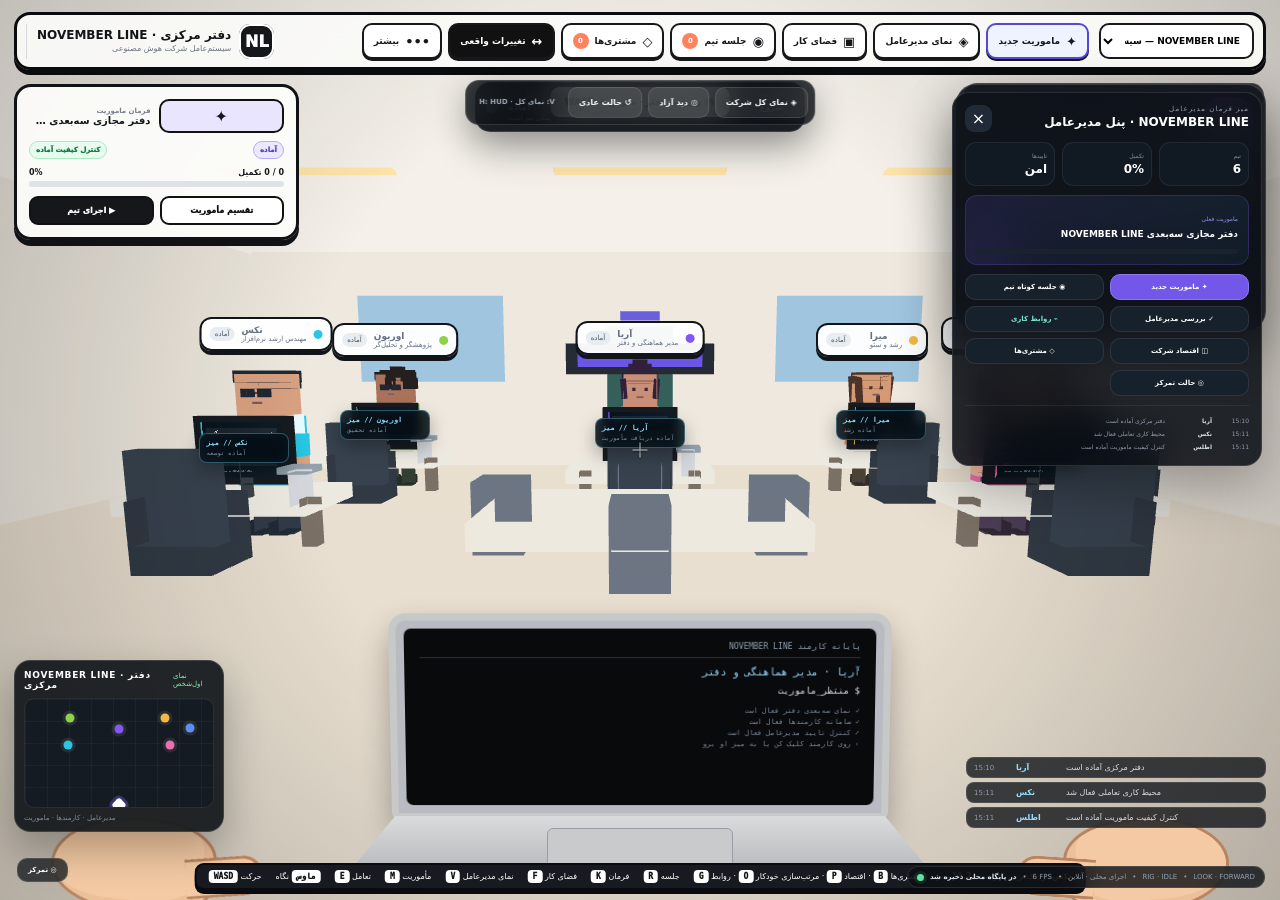
==== commit 0279e757: "feat: add AI endpoint settings and honest offline status" ====
--- a/roznex-ai-company-os/index.html
+++ b/roznex-ai-company-os/index.html
@@ -280,7 +280,7 @@
 (() => {
 'use strict';
 const $ = s => document.querySelector(s);
-const API_BASE=String(window.NOVEMBER_LINE_API_BASE||window.ROZNEX_API_BASE||'').replace(/\/$/,'');
+const API_BASE=String(window.NOVEMBER_LINE_API_BASE||window.ROZNEX_API_BASE||localStorage.getItem('november-line-api-url')||'').replace(/\/$/,'');
 const HAS_REMOTE_BACKEND=!!API_BASE;
 const apiUrl=path=>API_BASE+path;
 const canvas = $('#gl');
@@ -653,7 +653,7 @@
 function updateMiniMap(){const body=$('#miniMapBody');if(!body)return;let dots=body.querySelectorAll('.mapDot');if(dots.length!==agents.length){dots.forEach(d=>d.remove());for(const a of agents){const d=document.createElement('i');d.className='mapDot';d.style.background=a.color;d.title=faAgentName(a.name);body.appendChild(d);a.mapDot=d}}for(const a of agents){a.mapDot.style.left=((a.pos[0]+11)/22*100)+'%';a.mapDot.style.top=((a.pos[2]+9)/18*100)+'%'}$('#youDot').style.left=((camera.x+11)/22*100)+'%';$('#youDot').style.top=((camera.z+9)/18*100)+'%'}
 
 function renderChat(){const root=$('#chat');root.innerHTML='';(chats[selected.name]||[]).slice(-8).forEach(m=>{const d=document.createElement('div');d.className='bubble '+m.from;d.textContent=m.text;root.appendChild(d)});root.scrollTop=root.scrollHeight}
-async function sendChat(){const input=$('#chatInput'),txt=input.value.trim();if(!txt)return;(chats[selected.name]||(chats[selected.name]=[])).push({from:'ceo',text:txt});remember(`CEO: ${txt}`,selected.name,'agent');input.value='';renderChat();const a=selected;let ans='';try{if(HAS_REMOTE_BACKEND){const r=await fetch(apiUrl('/api/chat'),{method:'POST',headers:{'Content-Type':'application/json'},body:JSON.stringify({agent:a.name,message:txt,mission:currentMission,project:{name:$('#projectPick').value},profile:{role:a.role,specialty:a.specialty||a.role}})});if(r.ok){const d=await r.json();ans=d.reply||'';$('#runtimeLabel').textContent=d.provider==='openai'?'AI live':'Local AI'}}}catch(e){}if(!ans){const answers={ARIA:'دریافت شد. آن را به کارهای قابل اجرا تبدیل می‌کنم و در صورت نیاز برای تأیید برمی‌گردانم.',NEX:'دریافت شد. معماری و پیاده‌سازی فنی را بررسی می‌کنم.',LUNA:'دریافت شد. تجربه کاربر و رابط را بر اساس این درخواست بازطراحی می‌کنم.',ORION:'دریافت شد. تحقیق و اعتبارسنجی را شروع می‌کنم.',MIRA:'دریافت شد. از منظر رشد، محتوا و عرضه بررسی می‌کنم.',ATLAS:'دریافت شد. معیار پذیرش و تست‌های لازم را می‌چینم.'};ans=answers[a.name]||`دریافت شد. به‌عنوان ${a.role} از تخصص ${a.specialty||a.role} روی این درخواست کار می‌کنم.`}chats[a.name].push({from:'agent',text:ans});remember(`${a.name}: ${ans}`,a.name,'agent');renderChat();if(voiceMode)speak(ans);saveState()}
+async function sendChat(){const input=$('#chatInput'),txt=input.value.trim();if(!txt)return;(chats[selected.name]||(chats[selected.name]=[])).push({from:'ceo',text:txt});remember(`CEO: ${txt}`,selected.name,'agent');input.value='';renderChat();const a=selected;let ans='';try{if(HAS_REMOTE_BACKEND){const r=await fetch(apiUrl('/api/chat'),{method:'POST',headers:{'Content-Type':'application/json'},body:JSON.stringify({agent:a.name,message:txt,mission:currentMission,project:{name:$('#projectPick').value},profile:{role:a.role,specialty:a.specialty||a.role}})});if(r.ok){const d=await r.json();ans=d.reply||'';$('#runtimeLabel').textContent=d.provider==='openai'?'AI live':'Local AI'}}}catch(e){}if(!ans){$('#runtimeLabel').textContent=HAS_REMOTE_BACKEND?'سرور پاسخ نداد · حالت نمایشی':'حالت نمایشی · بدون اتصال';const answers={ARIA:'دریافت شد. آن را به کارهای قابل اجرا تبدیل می‌کنم و در صورت نیاز برای تأیید برمی‌گردانم.',NEX:'دریافت شد. معماری و پیاده‌سازی فنی را بررسی می‌کنم.',LUNA:'دریافت شد. تجربه کاربر و رابط را بر اساس این درخواست بازطراحی می‌کنم.',ORION:'دریافت شد. تحقیق و اعتبارسنجی را شروع می‌کنم.',MIRA:'دریافت شد. از منظر رشد، محتوا و عرضه بررسی می‌کنم.',ATLAS:'دریافت شد. معیار پذیرش و تست‌های لازم را می‌چینم.'};ans=answers[a.name]||`دریافت شد. به‌عنوان ${a.role} از تخصص ${a.specialty||a.role} روی این درخواست کار می‌کنم.`}chats[a.name].push({from:'agent',text:ans});remember(`${a.name}: ${ans}`,a.name,'agent');renderChat();if(voiceMode)speak(ans);saveState()}
 function addActivity(agent,text){const item={time:new Date().toLocaleTimeString('fa-IR',{hour:'2-digit',minute:'2-digit'}),agent,text};activity.unshift(item);activity=activity.slice(0,7);renderActivity()}
 let activity=[{time:'15:10',agent:'ARIA',text:'دفتر مرکزی آماده است'},{time:'15:11',agent:'NEX',text:'محیط کاری تعاملی فعال شد'},{time:'15:11',agent:'ATLAS',text:'کنترل کیفیت ماموریت آماده است'}];
 function renderActivity(){const r=$('#activity');r.innerHTML=activity.map(x=>`<div><time>${x.time}</time><b>${faAgentName(x.agent)}</b><span>${x.text}</span></div>`).join('')}
@@ -918,8 +918,21 @@
    const more=document.createElement('button');more.className='tool';more.id='moreMenuBtn';more.innerHTML='<span class="ico">•••</span><span>بیشتر</span>';
    tools.append(changes,more);
    const tray=document.createElement('div');tray.className='moreTray';tray.id='moreTray';
-   const items=[['voiceBtn','گفت‌وگوی صوتی'],['screenBtn','اشتراک صفحه'],['issueTool','مسائل'],['prTool','درخواست‌های ادغام'],['servicesTool','سرویس‌ها'],['queueTool','صف کار'],['approvalTool','تاییدها'],['healthTool','سلامت سامانه'],['graphicsTool','تنظیم گرافیک'],['relationTool','روابط کاری'],['economyTool','اقتصاد شرکت'],['memoryTool','حافظه'],['hireTool','استخدام کارمند'],['installAppBtn','نصب برنامه']];
+   const items=[['aiConnectionBtn','اتصال سرور هوش مصنوعی'],['voiceBtn','گفت‌وگوی صوتی'],['screenBtn','اشتراک صفحه'],['issueTool','مسائل'],['prTool','درخواست‌های ادغام'],['servicesTool','سرویس‌ها'],['queueTool','صف کار'],['approvalTool','تاییدها'],['healthTool','سلامت سامانه'],['graphicsTool','تنظیم گرافیک'],['relationTool','روابط کاری'],['economyTool','اقتصاد شرکت'],['memoryTool','حافظه'],['hireTool','استخدام کارمند'],['installAppBtn','نصب برنامه']];
    tray.innerHTML=items.map(x=>'<button data-target="'+x[0]+'">'+x[1]+'</button>').join('');
+   const apiButton=document.createElement('button');apiButton.id='aiConnectionBtn';apiButton.hidden=true;document.getElementById('app').appendChild(apiButton);
+   apiButton.onclick=()=>{
+      const current=localStorage.getItem('november-line-api-url')||'';
+      const value=window.prompt('آدرس HTTPS سرور NOVEMBER LINE را وارد کنید؛ برای قطع اتصال خالی بگذارید. کلید API را وارد نکنید.',current);
+      if(value===null)return;
+      let trimmed=value.trim();
+      if(trimmed.endsWith('/'))trimmed=trimmed.slice(0,-1);
+      if(trimmed){
+         try{const u=new URL(trimmed);if(u.protocol!=='https:'&&!(u.protocol==='http:'&&['localhost','127.0.0.1'].includes(u.hostname)))throw Error('protocol');if(u.username||u.password||u.search||u.hash||u.pathname!=='/')throw Error('format')}catch(err){notify('آدرس باید HTTPS و بدون مسیر، رمز یا پارامتر باشد');return}
+         localStorage.setItem('november-line-api-url',trimmed);
+      }else localStorage.removeItem('november-line-api-url');
+      location.reload();
+   };
    document.getElementById('app').appendChild(tray);
    more.onclick=e=>{e.stopPropagation();tray.classList.toggle('show')};
    tray.onclick=e=>{const b=e.target.closest('button[data-target]');if(!b)return;document.getElementById(b.dataset.target)?.click();tray.classList.remove('show')};
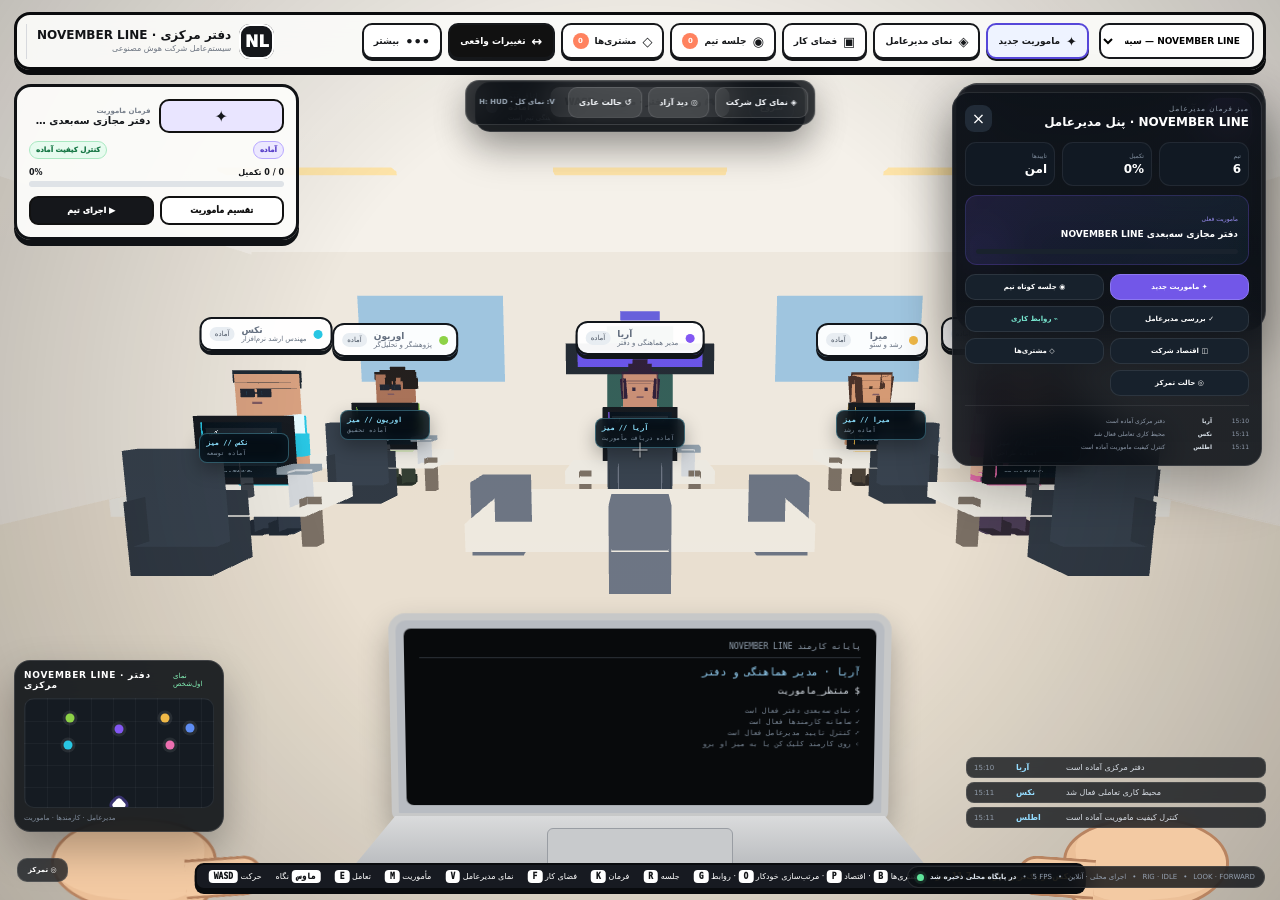
==== commit a43b6e85: "fix: never present offline scripted messages as active agent work" ====
--- a/roznex-ai-company-os/index.html
+++ b/roznex-ai-company-os/index.html
@@ -653,7 +653,7 @@
 function updateMiniMap(){const body=$('#miniMapBody');if(!body)return;let dots=body.querySelectorAll('.mapDot');if(dots.length!==agents.length){dots.forEach(d=>d.remove());for(const a of agents){const d=document.createElement('i');d.className='mapDot';d.style.background=a.color;d.title=faAgentName(a.name);body.appendChild(d);a.mapDot=d}}for(const a of agents){a.mapDot.style.left=((a.pos[0]+11)/22*100)+'%';a.mapDot.style.top=((a.pos[2]+9)/18*100)+'%'}$('#youDot').style.left=((camera.x+11)/22*100)+'%';$('#youDot').style.top=((camera.z+9)/18*100)+'%'}
 
 function renderChat(){const root=$('#chat');root.innerHTML='';(chats[selected.name]||[]).slice(-8).forEach(m=>{const d=document.createElement('div');d.className='bubble '+m.from;d.textContent=m.text;root.appendChild(d)});root.scrollTop=root.scrollHeight}
-async function sendChat(){const input=$('#chatInput'),txt=input.value.trim();if(!txt)return;(chats[selected.name]||(chats[selected.name]=[])).push({from:'ceo',text:txt});remember(`CEO: ${txt}`,selected.name,'agent');input.value='';renderChat();const a=selected;let ans='';try{if(HAS_REMOTE_BACKEND){const r=await fetch(apiUrl('/api/chat'),{method:'POST',headers:{'Content-Type':'application/json'},body:JSON.stringify({agent:a.name,message:txt,mission:currentMission,project:{name:$('#projectPick').value},profile:{role:a.role,specialty:a.specialty||a.role}})});if(r.ok){const d=await r.json();ans=d.reply||'';$('#runtimeLabel').textContent=d.provider==='openai'?'AI live':'Local AI'}}}catch(e){}if(!ans){$('#runtimeLabel').textContent=HAS_REMOTE_BACKEND?'سرور پاسخ نداد · حالت نمایشی':'حالت نمایشی · بدون اتصال';const answers={ARIA:'دریافت شد. آن را به کارهای قابل اجرا تبدیل می‌کنم و در صورت نیاز برای تأیید برمی‌گردانم.',NEX:'دریافت شد. معماری و پیاده‌سازی فنی را بررسی می‌کنم.',LUNA:'دریافت شد. تجربه کاربر و رابط را بر اساس این درخواست بازطراحی می‌کنم.',ORION:'دریافت شد. تحقیق و اعتبارسنجی را شروع می‌کنم.',MIRA:'دریافت شد. از منظر رشد، محتوا و عرضه بررسی می‌کنم.',ATLAS:'دریافت شد. معیار پذیرش و تست‌های لازم را می‌چینم.'};ans=answers[a.name]||`دریافت شد. به‌عنوان ${a.role} از تخصص ${a.specialty||a.role} روی این درخواست کار می‌کنم.`}chats[a.name].push({from:'agent',text:ans});remember(`${a.name}: ${ans}`,a.name,'agent');renderChat();if(voiceMode)speak(ans);saveState()}
+async function sendChat(){const input=$('#chatInput'),txt=input.value.trim();if(!txt)return;(chats[selected.name]||(chats[selected.name]=[])).push({from:'ceo',text:txt});remember(`CEO: ${txt}`,selected.name,'agent');input.value='';renderChat();const a=selected;let ans='';try{if(HAS_REMOTE_BACKEND){const r=await fetch(apiUrl('/api/chat'),{method:'POST',headers:{'Content-Type':'application/json'},body:JSON.stringify({agent:a.name,message:txt,mission:currentMission,project:{name:$('#projectPick').value},profile:{role:a.role,specialty:a.specialty||a.role}})});if(r.ok){const d=await r.json();ans=d.reply||'';$('#runtimeLabel').textContent=d.provider==='openai'?'AI live':'Local AI'}}}catch(e){}if(!ans){$('#runtimeLabel').textContent=HAS_REMOTE_BACKEND?'سرور در دسترس نیست':'بدون اتصال به هوش مصنوعی';ans=HAS_REMOTE_BACKEND?'ارتباط با سرور هوش مصنوعی برقرار نشد. این پاسخ یک پیام سیستمی است و هیچ مأموریتی اجرا نشده است.':'این نسخه به سرور هوش مصنوعی متصل نیست. این فقط پیام سیستمی است؛ برای پاسخ هوشمند و اجرای واقعی مأموریت باید اتصال فعال شود.';}if(false){const answers={ARIA:'دریافت شد. آن را به کارهای قابل اجرا تبدیل می‌کنم و در صورت نیاز برای تأیید برمی‌گردانم.',NEX:'دریافت شد. معماری و پیاده‌سازی فنی را بررسی می‌کنم.',LUNA:'دریافت شد. تجربه کاربر و رابط را بر اساس این درخواست بازطراحی می‌کنم.',ORION:'دریافت شد. تحقیق و اعتبارسنجی را شروع می‌کنم.',MIRA:'دریافت شد. از منظر رشد، محتوا و عرضه بررسی می‌کنم.',ATLAS:'دریافت شد. معیار پذیرش و تست‌های لازم را می‌چینم.'};ans=answers[a.name]||`دریافت شد. به‌عنوان ${a.role} از تخصص ${a.specialty||a.role} روی این درخواست کار می‌کنم.`}chats[a.name].push({from:'agent',text:ans});remember(`${a.name}: ${ans}`,a.name,'agent');renderChat();if(voiceMode)speak(ans);saveState()}
 function addActivity(agent,text){const item={time:new Date().toLocaleTimeString('fa-IR',{hour:'2-digit',minute:'2-digit'}),agent,text};activity.unshift(item);activity=activity.slice(0,7);renderActivity()}
 let activity=[{time:'15:10',agent:'ARIA',text:'دفتر مرکزی آماده است'},{time:'15:11',agent:'NEX',text:'محیط کاری تعاملی فعال شد'},{time:'15:11',agent:'ATLAS',text:'کنترل کیفیت ماموریت آماده است'}];
 function renderActivity(){const r=$('#activity');r.innerHTML=activity.map(x=>`<div><time>${x.time}</time><b>${faAgentName(x.agent)}</b><span>${x.text}</span></div>`).join('')}
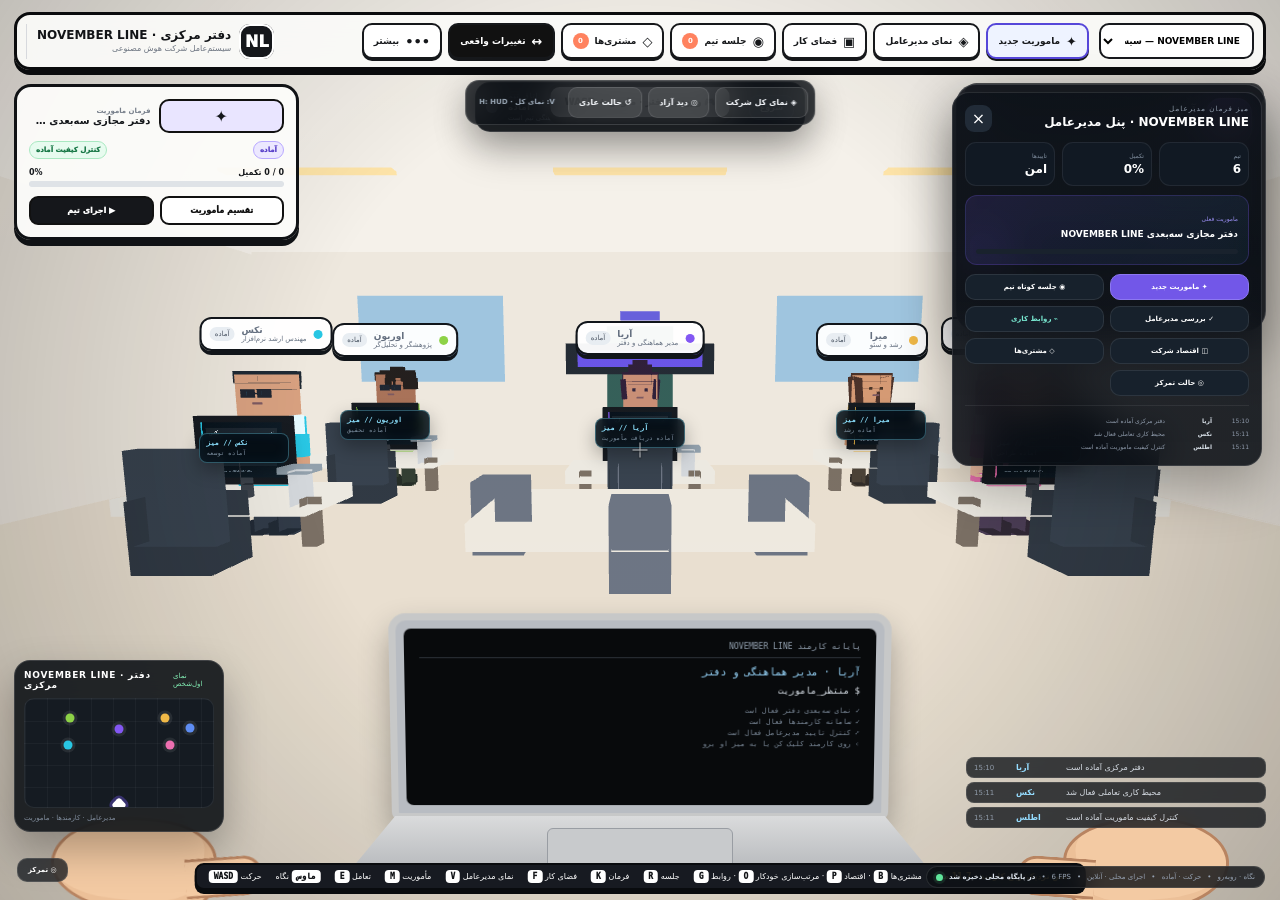
==== commit d9456978: "refactor: robust chat request path with truthful offline message" ====
--- a/roznex-ai-company-os/index.html
+++ b/roznex-ai-company-os/index.html
@@ -653,7 +653,28 @@
 function updateMiniMap(){const body=$('#miniMapBody');if(!body)return;let dots=body.querySelectorAll('.mapDot');if(dots.length!==agents.length){dots.forEach(d=>d.remove());for(const a of agents){const d=document.createElement('i');d.className='mapDot';d.style.background=a.color;d.title=faAgentName(a.name);body.appendChild(d);a.mapDot=d}}for(const a of agents){a.mapDot.style.left=((a.pos[0]+11)/22*100)+'%';a.mapDot.style.top=((a.pos[2]+9)/18*100)+'%'}$('#youDot').style.left=((camera.x+11)/22*100)+'%';$('#youDot').style.top=((camera.z+9)/18*100)+'%'}
 
 function renderChat(){const root=$('#chat');root.innerHTML='';(chats[selected.name]||[]).slice(-8).forEach(m=>{const d=document.createElement('div');d.className='bubble '+m.from;d.textContent=m.text;root.appendChild(d)});root.scrollTop=root.scrollHeight}
-async function sendChat(){const input=$('#chatInput'),txt=input.value.trim();if(!txt)return;(chats[selected.name]||(chats[selected.name]=[])).push({from:'ceo',text:txt});remember(`CEO: ${txt}`,selected.name,'agent');input.value='';renderChat();const a=selected;let ans='';try{if(HAS_REMOTE_BACKEND){const r=await fetch(apiUrl('/api/chat'),{method:'POST',headers:{'Content-Type':'application/json'},body:JSON.stringify({agent:a.name,message:txt,mission:currentMission,project:{name:$('#projectPick').value},profile:{role:a.role,specialty:a.specialty||a.role}})});if(r.ok){const d=await r.json();ans=d.reply||'';$('#runtimeLabel').textContent=d.provider==='openai'?'AI live':'Local AI'}}}catch(e){}if(!ans){$('#runtimeLabel').textContent=HAS_REMOTE_BACKEND?'سرور در دسترس نیست':'بدون اتصال به هوش مصنوعی';ans=HAS_REMOTE_BACKEND?'ارتباط با سرور هوش مصنوعی برقرار نشد. این پاسخ یک پیام سیستمی است و هیچ مأموریتی اجرا نشده است.':'این نسخه به سرور هوش مصنوعی متصل نیست. این فقط پیام سیستمی است؛ برای پاسخ هوشمند و اجرای واقعی مأموریت باید اتصال فعال شود.';}if(false){const answers={ARIA:'دریافت شد. آن را به کارهای قابل اجرا تبدیل می‌کنم و در صورت نیاز برای تأیید برمی‌گردانم.',NEX:'دریافت شد. معماری و پیاده‌سازی فنی را بررسی می‌کنم.',LUNA:'دریافت شد. تجربه کاربر و رابط را بر اساس این درخواست بازطراحی می‌کنم.',ORION:'دریافت شد. تحقیق و اعتبارسنجی را شروع می‌کنم.',MIRA:'دریافت شد. از منظر رشد، محتوا و عرضه بررسی می‌کنم.',ATLAS:'دریافت شد. معیار پذیرش و تست‌های لازم را می‌چینم.'};ans=answers[a.name]||`دریافت شد. به‌عنوان ${a.role} از تخصص ${a.specialty||a.role} روی این درخواست کار می‌کنم.`}chats[a.name].push({from:'agent',text:ans});remember(`${a.name}: ${ans}`,a.name,'agent');renderChat();if(voiceMode)speak(ans);saveState()}
+async function sendChat(){
+ const input=$('#chatInput'),txt=input.value.trim();
+ if(!txt)return;
+ const a=selected;
+ (chats[a.name]||(chats[a.name]=[])).push({from:'ceo',text:txt});
+ remember('CEO: '+txt,a.name,'agent');
+ input.value='';renderChat();
+ let ans='';
+ if(HAS_REMOTE_BACKEND){
+  try{
+   const r=await fetch(apiUrl('/api/chat'),{method:'POST',headers:{'Content-Type':'application/json'},body:JSON.stringify({agent:a.name,message:txt,project:{name:$('#projectPick').value}})});
+   if(r.ok){const d=await r.json();if(d.provider==='openai'&&typeof d.reply==='string'&&d.reply.trim()){ans=d.reply;$('#runtimeLabel').textContent='هوش مصنوعی آنلاین'}}
+  }catch(e){}
+ }
+ if(!ans){
+  $('#runtimeLabel').textContent=HAS_REMOTE_BACKEND?'سرور در دسترس نیست':'بدون اتصال به هوش مصنوعی';
+  ans=HAS_REMOTE_BACKEND?'ارتباط با سرور هوش مصنوعی برقرار نشد. هیچ مأموریتی اجرا نشده است.':'این برنامه به سرور هوش مصنوعی متصل نیست. برای گفت‌وگوی واقعی، اتصال سرور را فعال کنید. هیچ مأموریتی اجرا نشده است.';
+ }
+ chats[a.name].push({from:'agent',text:ans});
+ remember(a.name+': '+ans,a.name,'agent');
+ renderChat();if(voiceMode)speak(ans);saveState();
+}
 function addActivity(agent,text){const item={time:new Date().toLocaleTimeString('fa-IR',{hour:'2-digit',minute:'2-digit'}),agent,text};activity.unshift(item);activity=activity.slice(0,7);renderActivity()}
 let activity=[{time:'15:10',agent:'ARIA',text:'دفتر مرکزی آماده است'},{time:'15:11',agent:'NEX',text:'محیط کاری تعاملی فعال شد'},{time:'15:11',agent:'ATLAS',text:'کنترل کیفیت ماموریت آماده است'}];
 function renderActivity(){const r=$('#activity');r.innerHTML=activity.map(x=>`<div><time>${x.time}</time><b>${faAgentName(x.agent)}</b><span>${x.text}</span></div>`).join('')}
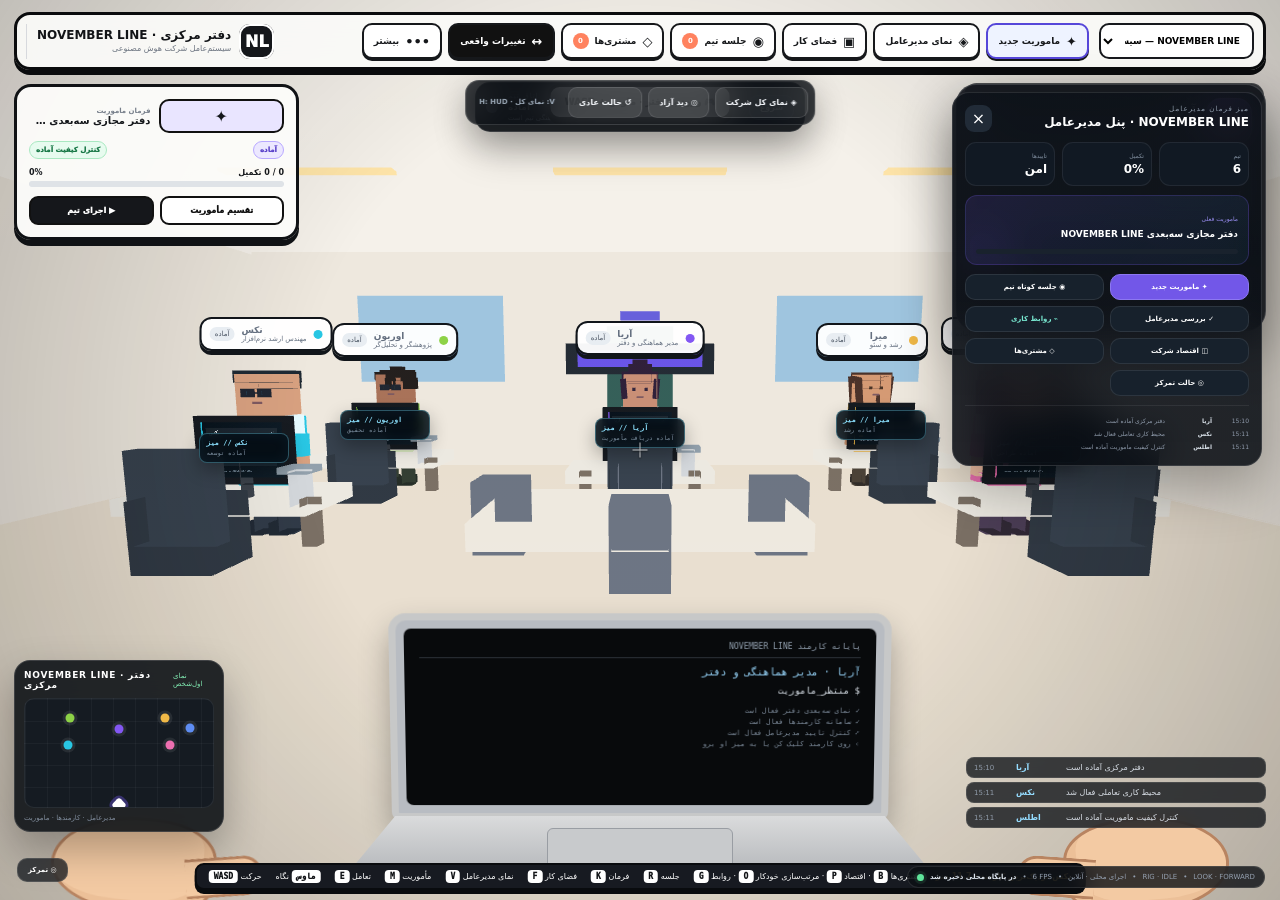
==== commit e4bb64c1: "feat: add real backend health check in Persian AI connection menu" ====
--- a/roznex-ai-company-os/index.html
+++ b/roznex-ai-company-os/index.html
@@ -939,9 +939,31 @@
    const more=document.createElement('button');more.className='tool';more.id='moreMenuBtn';more.innerHTML='<span class="ico">•••</span><span>بیشتر</span>';
    tools.append(changes,more);
    const tray=document.createElement('div');tray.className='moreTray';tray.id='moreTray';
-   const items=[['aiConnectionBtn','اتصال سرور هوش مصنوعی'],['voiceBtn','گفت‌وگوی صوتی'],['screenBtn','اشتراک صفحه'],['issueTool','مسائل'],['prTool','درخواست‌های ادغام'],['servicesTool','سرویس‌ها'],['queueTool','صف کار'],['approvalTool','تاییدها'],['healthTool','سلامت سامانه'],['graphicsTool','تنظیم گرافیک'],['relationTool','روابط کاری'],['economyTool','اقتصاد شرکت'],['memoryTool','حافظه'],['hireTool','استخدام کارمند'],['installAppBtn','نصب برنامه']];
+   const items=[['aiHealthBtn','بررسی وضعیت سرور'],['aiConnectionBtn','اتصال سرور هوش مصنوعی'],['voiceBtn','گفت‌وگوی صوتی'],['screenBtn','اشتراک صفحه'],['issueTool','مسائل'],['prTool','درخواست‌های ادغام'],['servicesTool','سرویس‌ها'],['queueTool','صف کار'],['approvalTool','تاییدها'],['healthTool','سلامت سامانه'],['graphicsTool','تنظیم گرافیک'],['relationTool','روابط کاری'],['economyTool','اقتصاد شرکت'],['memoryTool','حافظه'],['hireTool','استخدام کارمند'],['installAppBtn','نصب برنامه']];
    tray.innerHTML=items.map(x=>'<button data-target="'+x[0]+'">'+x[1]+'</button>').join('');
    const apiButton=document.createElement('button');apiButton.id='aiConnectionBtn';apiButton.hidden=true;document.getElementById('app').appendChild(apiButton);
+   const healthButton=document.createElement('button');healthButton.id='aiHealthBtn';healthButton.hidden=true;document.getElementById('app').appendChild(healthButton);
+   healthButton.onclick=async()=>{
+      if(!API_BASE){notify('آدرس سرور تنظیم نشده است؛ از گزینه اتصال سرور استفاده کنید');return}
+      const label=document.getElementById('runtimeLabel');
+      if(label)label.textContent='در حال بررسی اتصال سرور…';
+      const controller=new AbortController(),timer=setTimeout(()=>controller.abort(),12000);
+      try{
+         const response=await fetch(apiUrl('/health'),{signal:controller.signal,cache:'no-store'});
+         if(!response.ok)throw Error('HTTP '+response.status);
+         const state=await response.json();
+         if(state.ok===true&&state.configured===true){
+            if(label)label.textContent='سرور آماده · کلید AI تنظیم شده';
+            notify('سرور پاسخ داد؛ اتصال مدل با ارسال پیام آزمایش می‌شود');
+         }else if(state.ok===true){
+            if(label)label.textContent='سرور فعال · کلید AI تنظیم نشده';
+            notify('سرور روشن است اما کلید هوش مصنوعی تنظیم نشده');
+         }else throw Error('invalid health');
+      }catch(e){
+         if(label)label.textContent='تأیید اتصال ممکن نشد';
+         notify('بررسی سرور ناموفق بود؛ آدرس، CORS و اینترنت را بررسی کنید');
+      }finally{clearTimeout(timer)}
+   };
    apiButton.onclick=()=>{
       const current=localStorage.getItem('november-line-api-url')||'';
       const value=window.prompt('آدرس HTTPS سرور NOVEMBER LINE را وارد کنید؛ برای قطع اتصال خالی بگذارید. کلید API را وارد نکنید.',current);
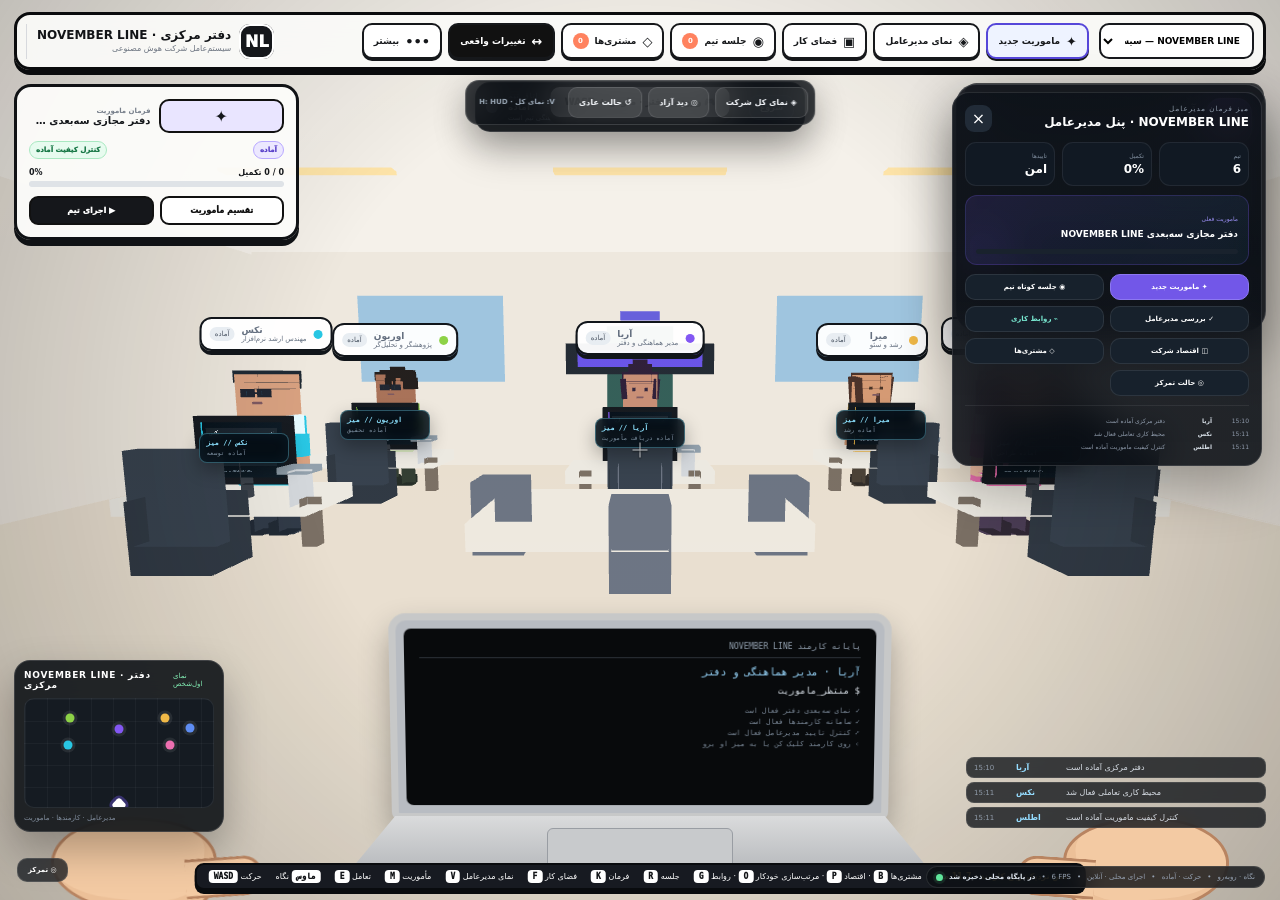
==== commit 6791845b: "ux: prefill confirmed Render service URL for first-time AI connection" ====
--- a/roznex-ai-company-os/index.html
+++ b/roznex-ai-company-os/index.html
@@ -965,7 +965,7 @@
       }finally{clearTimeout(timer)}
    };
    apiButton.onclick=()=>{
-      const current=localStorage.getItem('november-line-api-url')||'';
+      const current=localStorage.getItem('november-line-api-url')||'https://november-line-ai-gateway-preview.onrender.com';
       const value=window.prompt('آدرس HTTPS سرور NOVEMBER LINE را وارد کنید؛ برای قطع اتصال خالی بگذارید. کلید API را وارد نکنید.',current);
       if(value===null)return;
       let trimmed=value.trim();
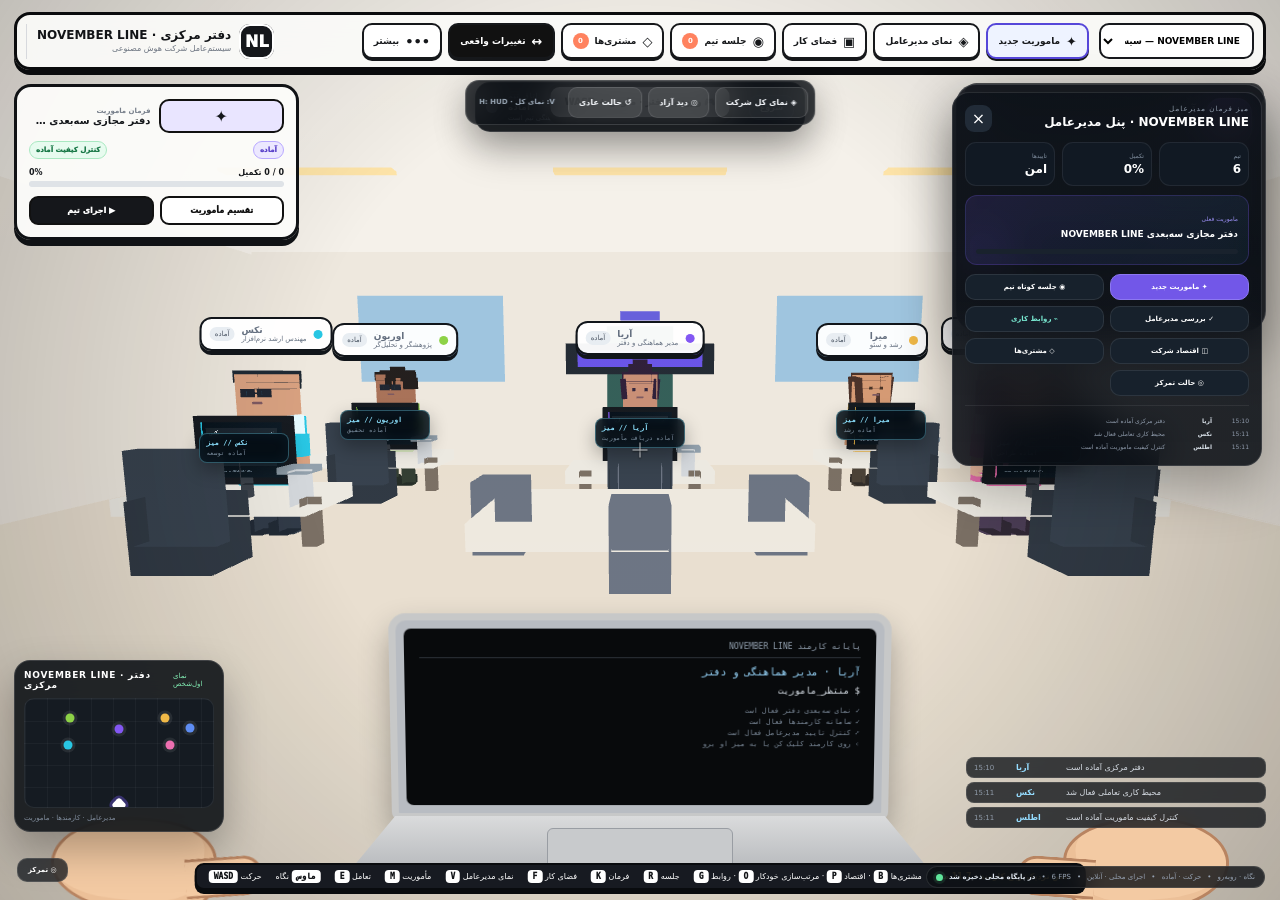
==== commit 8c3b6dcc: "feat: automatically connect Render office preview to its dedicated backend" ====
--- a/roznex-ai-company-os/index.html
+++ b/roznex-ai-company-os/index.html
@@ -280,7 +280,8 @@
 (() => {
 'use strict';
 const $ = s => document.querySelector(s);
-const API_BASE=String(window.NOVEMBER_LINE_API_BASE||window.ROZNEX_API_BASE||localStorage.getItem('november-line-api-url')||'').replace(/\/$/,'');
+const DEFAULT_RENDER_API=(location.hostname==='november-line-office-preview.onrender.com')?'https://november-line-ai-gateway-preview.onrender.com':'';
+const API_BASE=String(window.NOVEMBER_LINE_API_BASE||window.ROZNEX_API_BASE||localStorage.getItem('november-line-api-url')||DEFAULT_RENDER_API).replace(/\/$/,'');
 const HAS_REMOTE_BACKEND=!!API_BASE;
 const apiUrl=path=>API_BASE+path;
 const canvas = $('#gl');
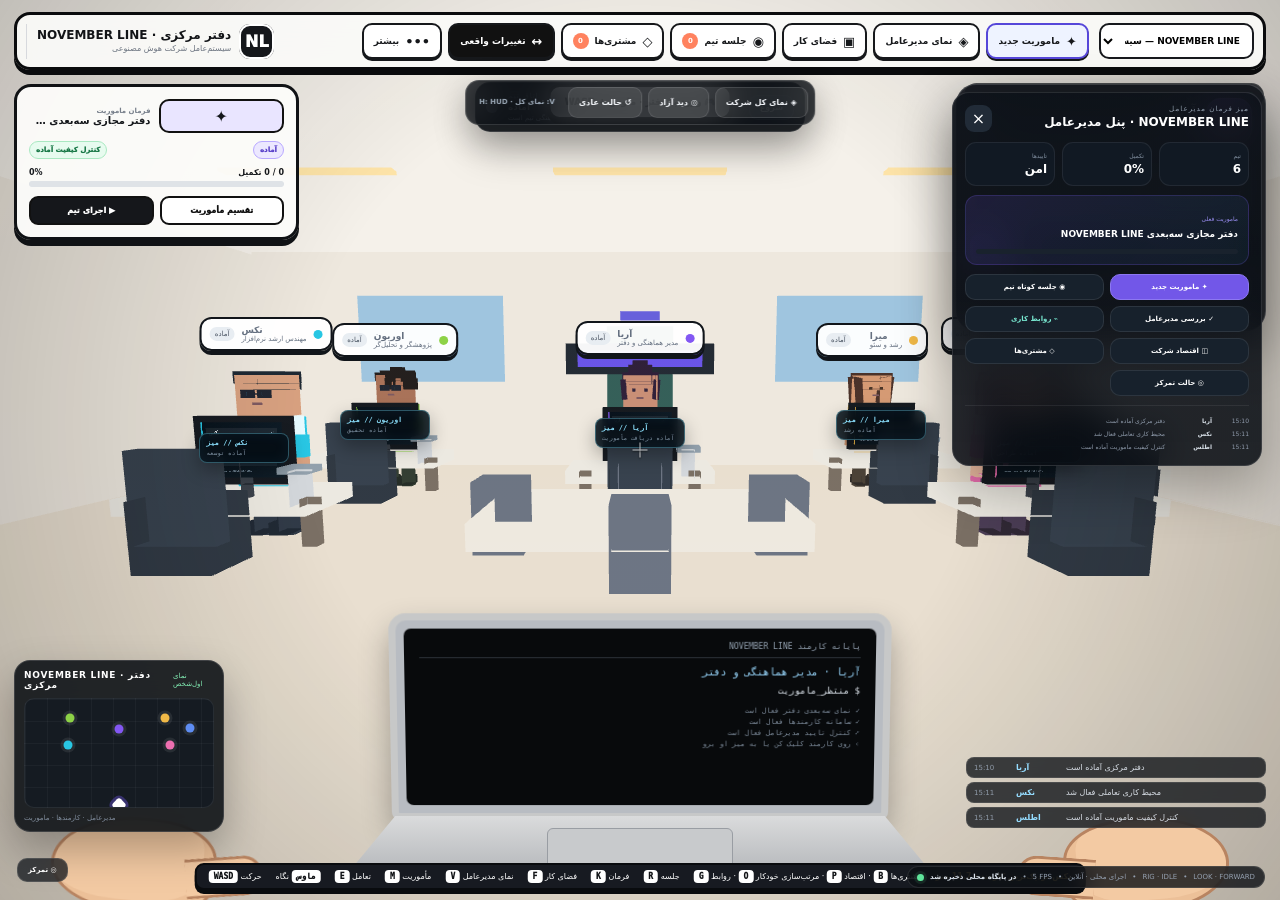
==== commit d4f954d0: "fix: allow explicit opt-out of default Render AI server connection" ====
--- a/roznex-ai-company-os/index.html
+++ b/roznex-ai-company-os/index.html
@@ -281,7 +281,8 @@
 'use strict';
 const $ = s => document.querySelector(s);
 const DEFAULT_RENDER_API=(location.hostname==='november-line-office-preview.onrender.com')?'https://november-line-ai-gateway-preview.onrender.com':'';
-const API_BASE=String(window.NOVEMBER_LINE_API_BASE||window.ROZNEX_API_BASE||localStorage.getItem('november-line-api-url')||DEFAULT_RENDER_API).replace(/\/$/,'');
+const SAVED_API_BASE=localStorage.getItem('november-line-api-url');
+const API_BASE=String(SAVED_API_BASE==='off'?'':(SAVED_API_BASE||window.NOVEMBER_LINE_API_BASE||window.ROZNEX_API_BASE||DEFAULT_RENDER_API)).replace(/\/$/,'');
 const HAS_REMOTE_BACKEND=!!API_BASE;
 const apiUrl=path=>API_BASE+path;
 const canvas = $('#gl');
@@ -966,7 +967,7 @@
       }finally{clearTimeout(timer)}
    };
    apiButton.onclick=()=>{
-      const current=localStorage.getItem('november-line-api-url')||'https://november-line-ai-gateway-preview.onrender.com';
+      const current=(localStorage.getItem('november-line-api-url')||'')==='off'?'':(localStorage.getItem('november-line-api-url')||'https://november-line-ai-gateway-preview.onrender.com');
       const value=window.prompt('آدرس HTTPS سرور NOVEMBER LINE را وارد کنید؛ برای قطع اتصال خالی بگذارید. کلید API را وارد نکنید.',current);
       if(value===null)return;
       let trimmed=value.trim();
@@ -974,7 +975,7 @@
       if(trimmed){
          try{const u=new URL(trimmed);if(u.protocol!=='https:'&&!(u.protocol==='http:'&&['localhost','127.0.0.1'].includes(u.hostname)))throw Error('protocol');if(u.username||u.password||u.search||u.hash||u.pathname!=='/')throw Error('format')}catch(err){notify('آدرس باید HTTPS و بدون مسیر، رمز یا پارامتر باشد');return}
          localStorage.setItem('november-line-api-url',trimmed);
-      }else localStorage.removeItem('november-line-api-url');
+      }else localStorage.setItem('november-line-api-url','off');
       location.reload();
    };
    document.getElementById('app').appendChild(tray);
